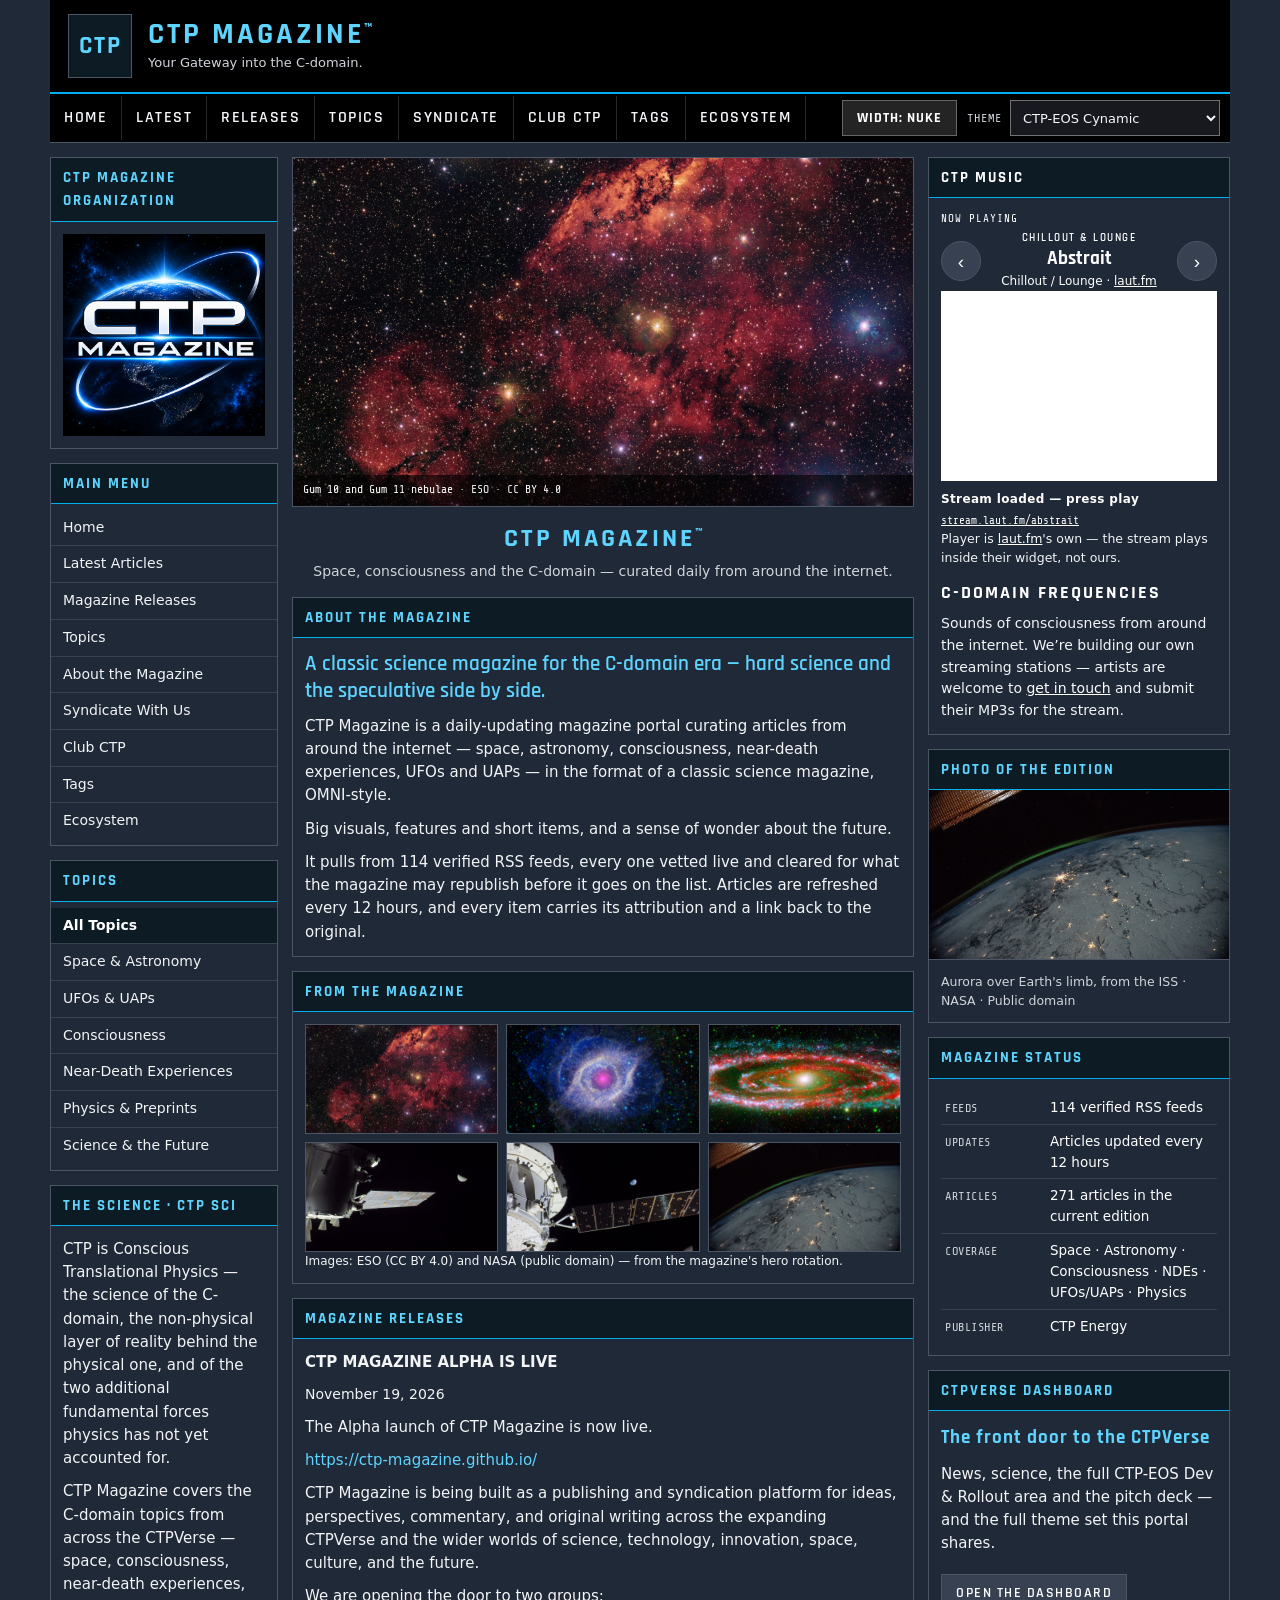
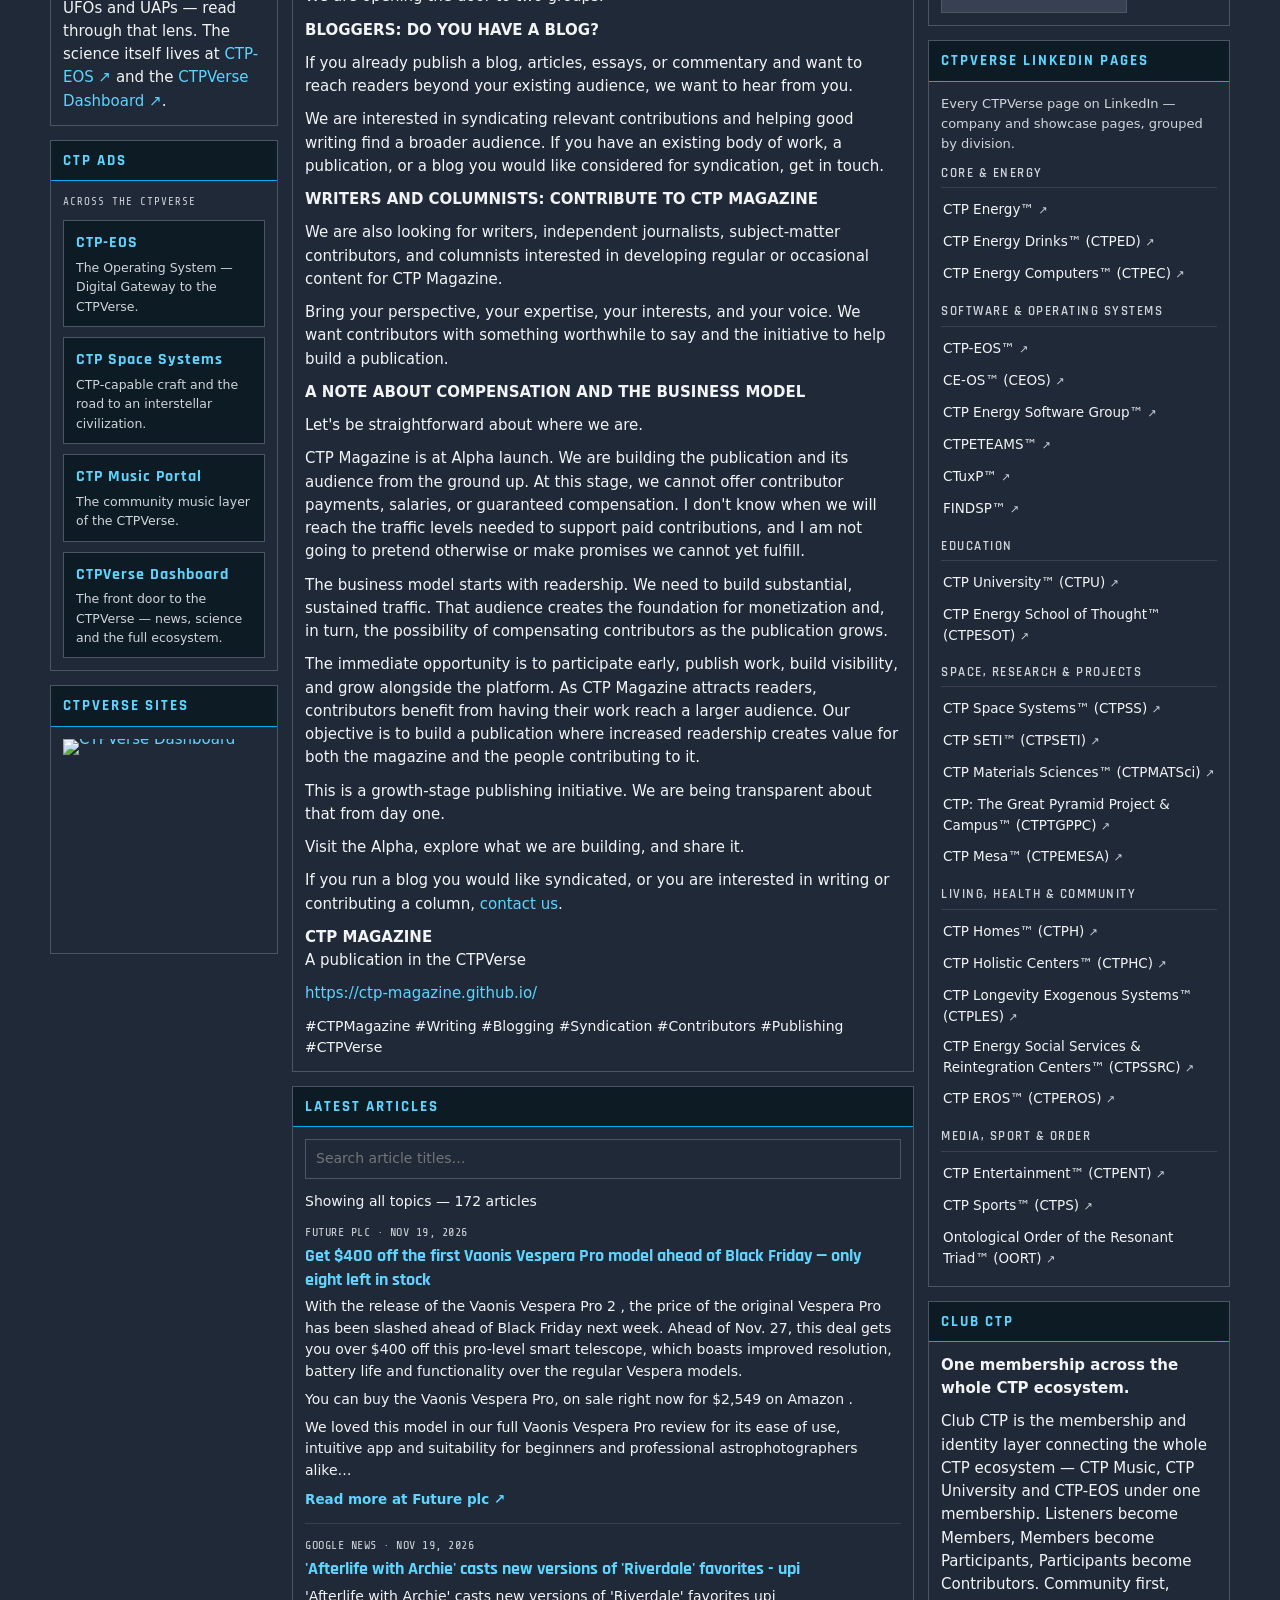
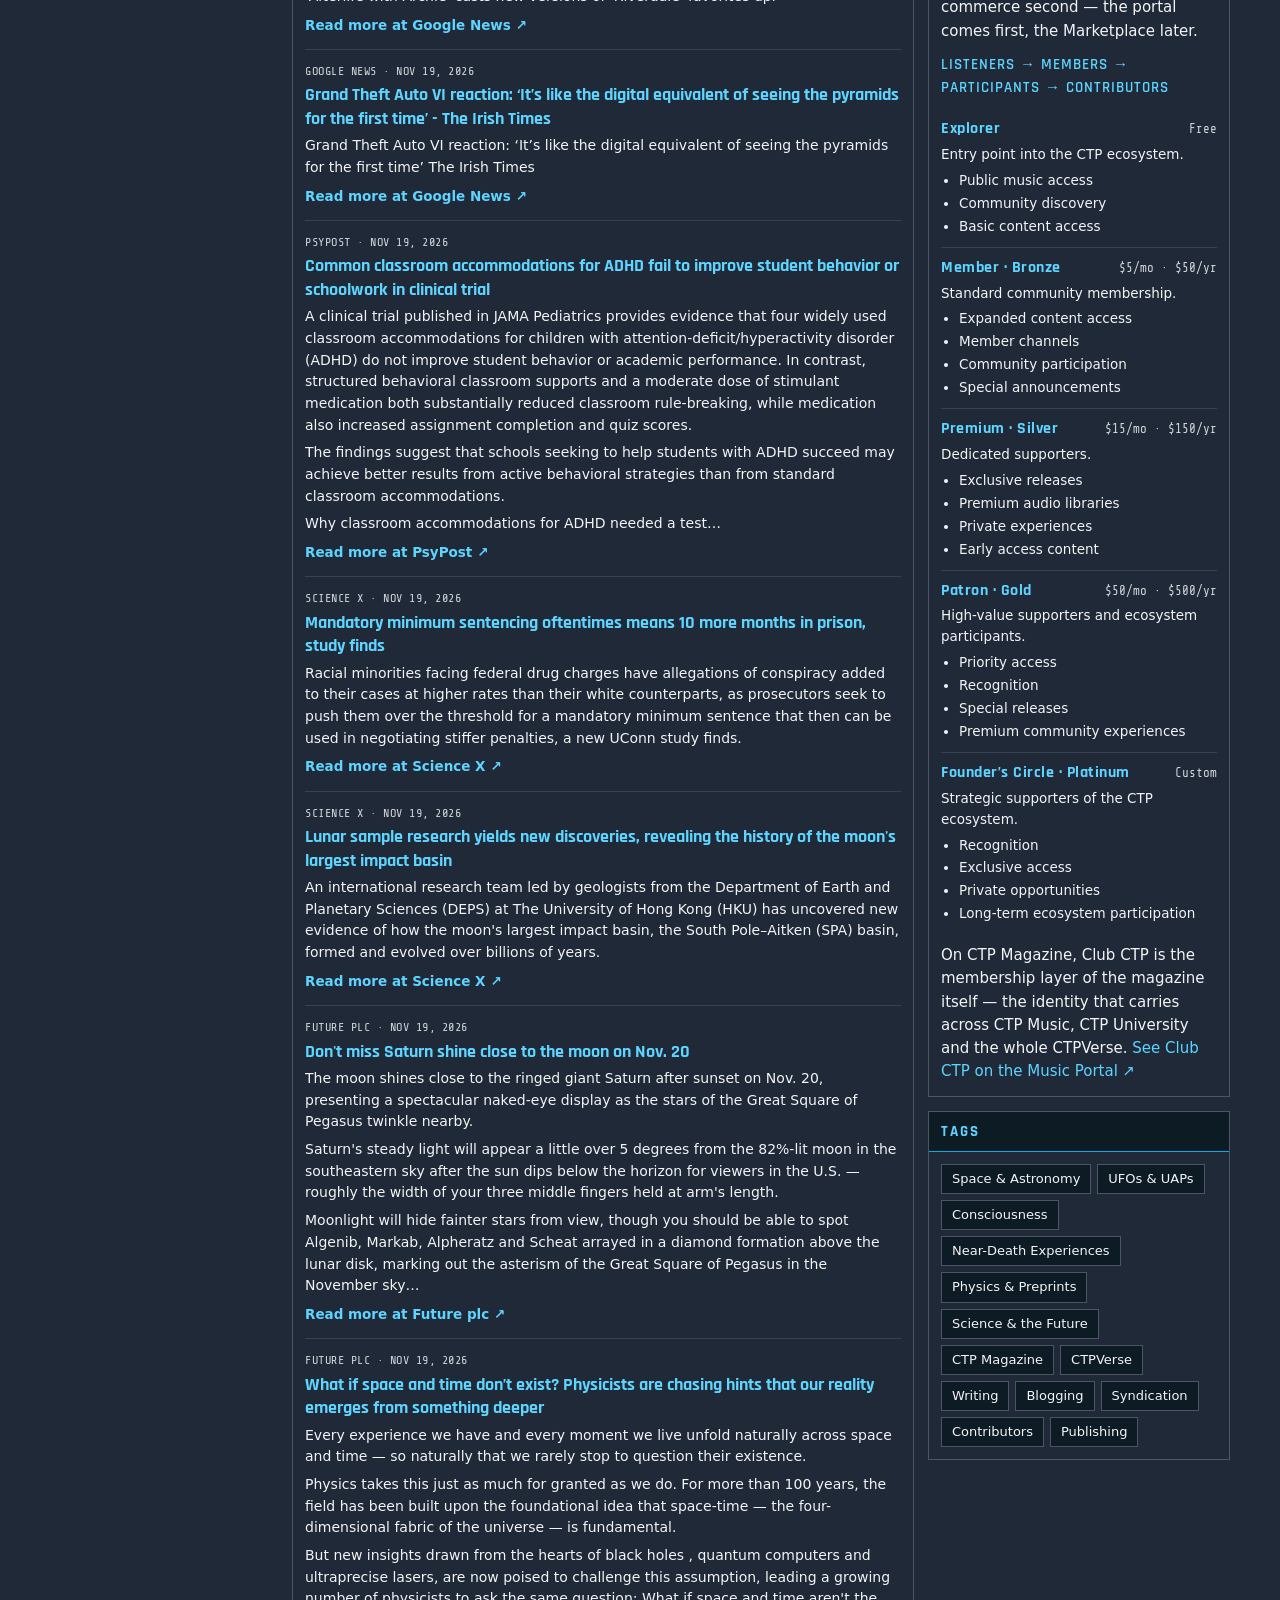
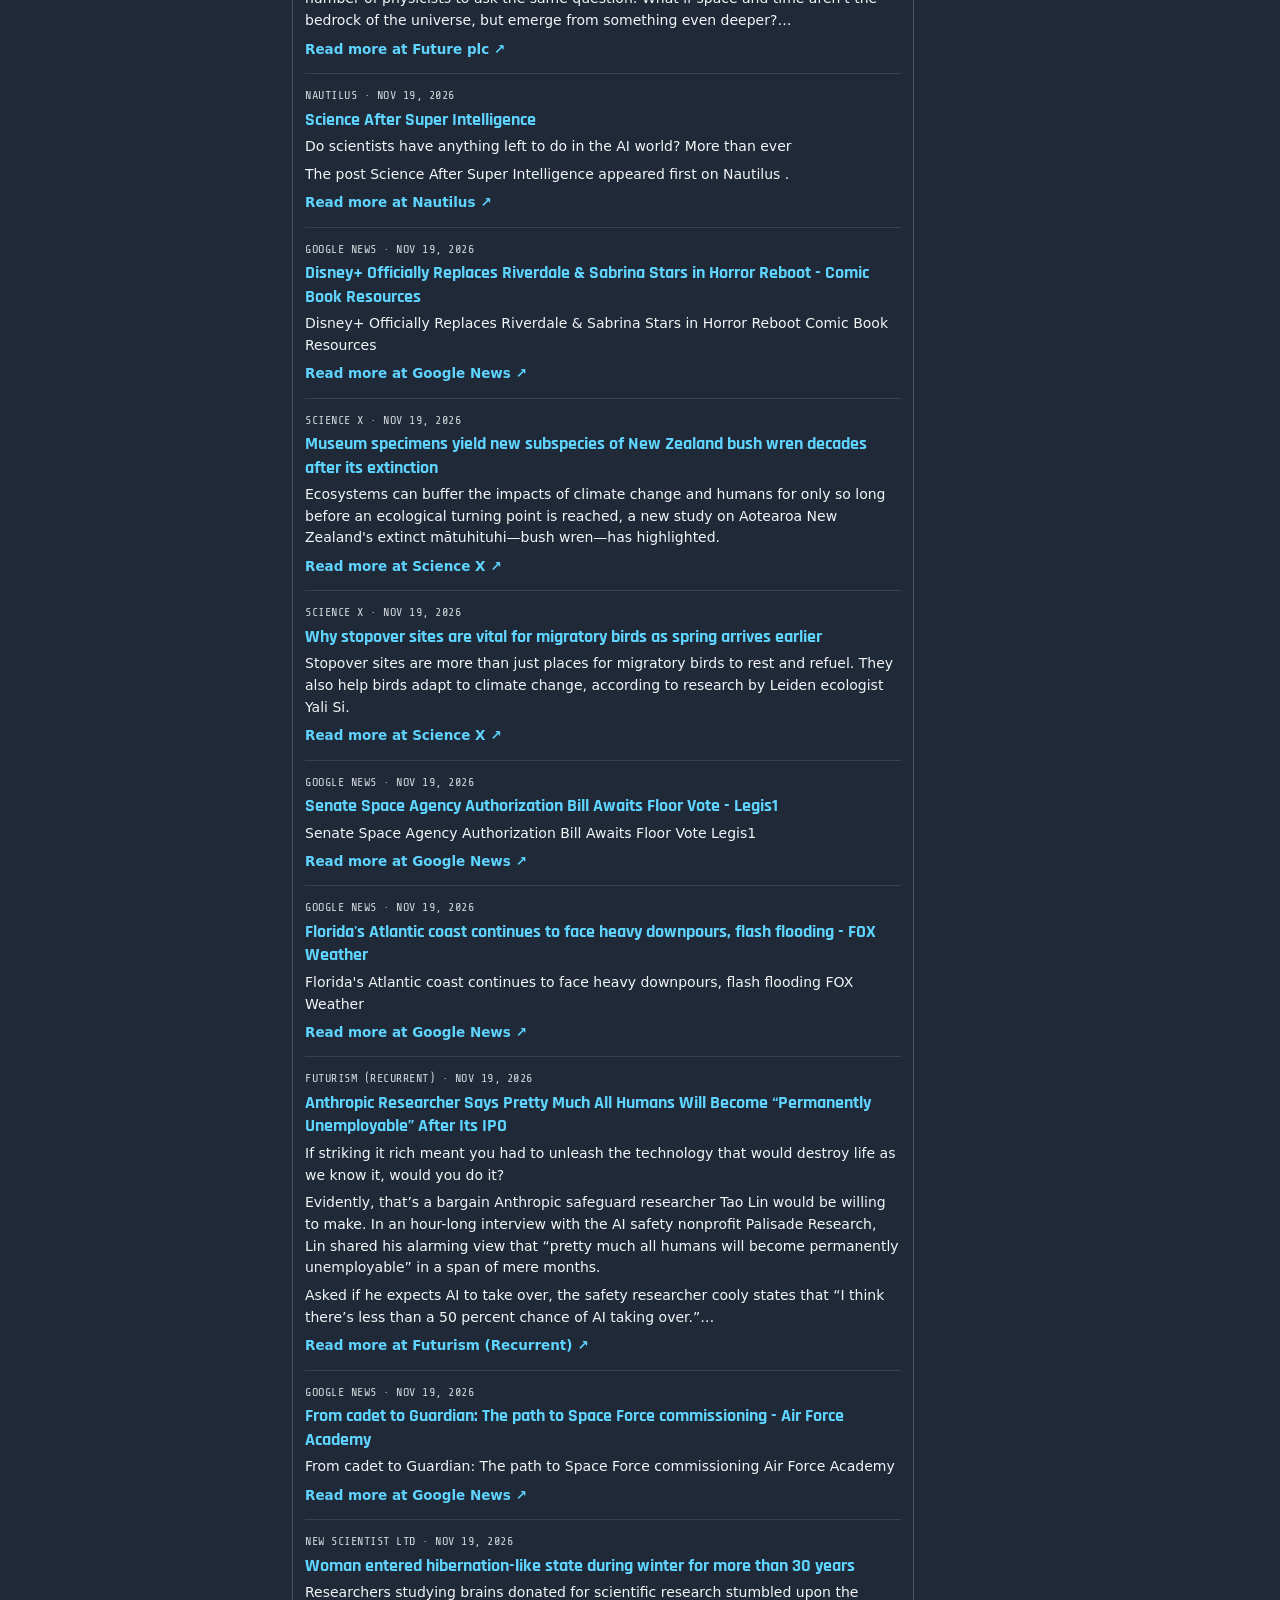
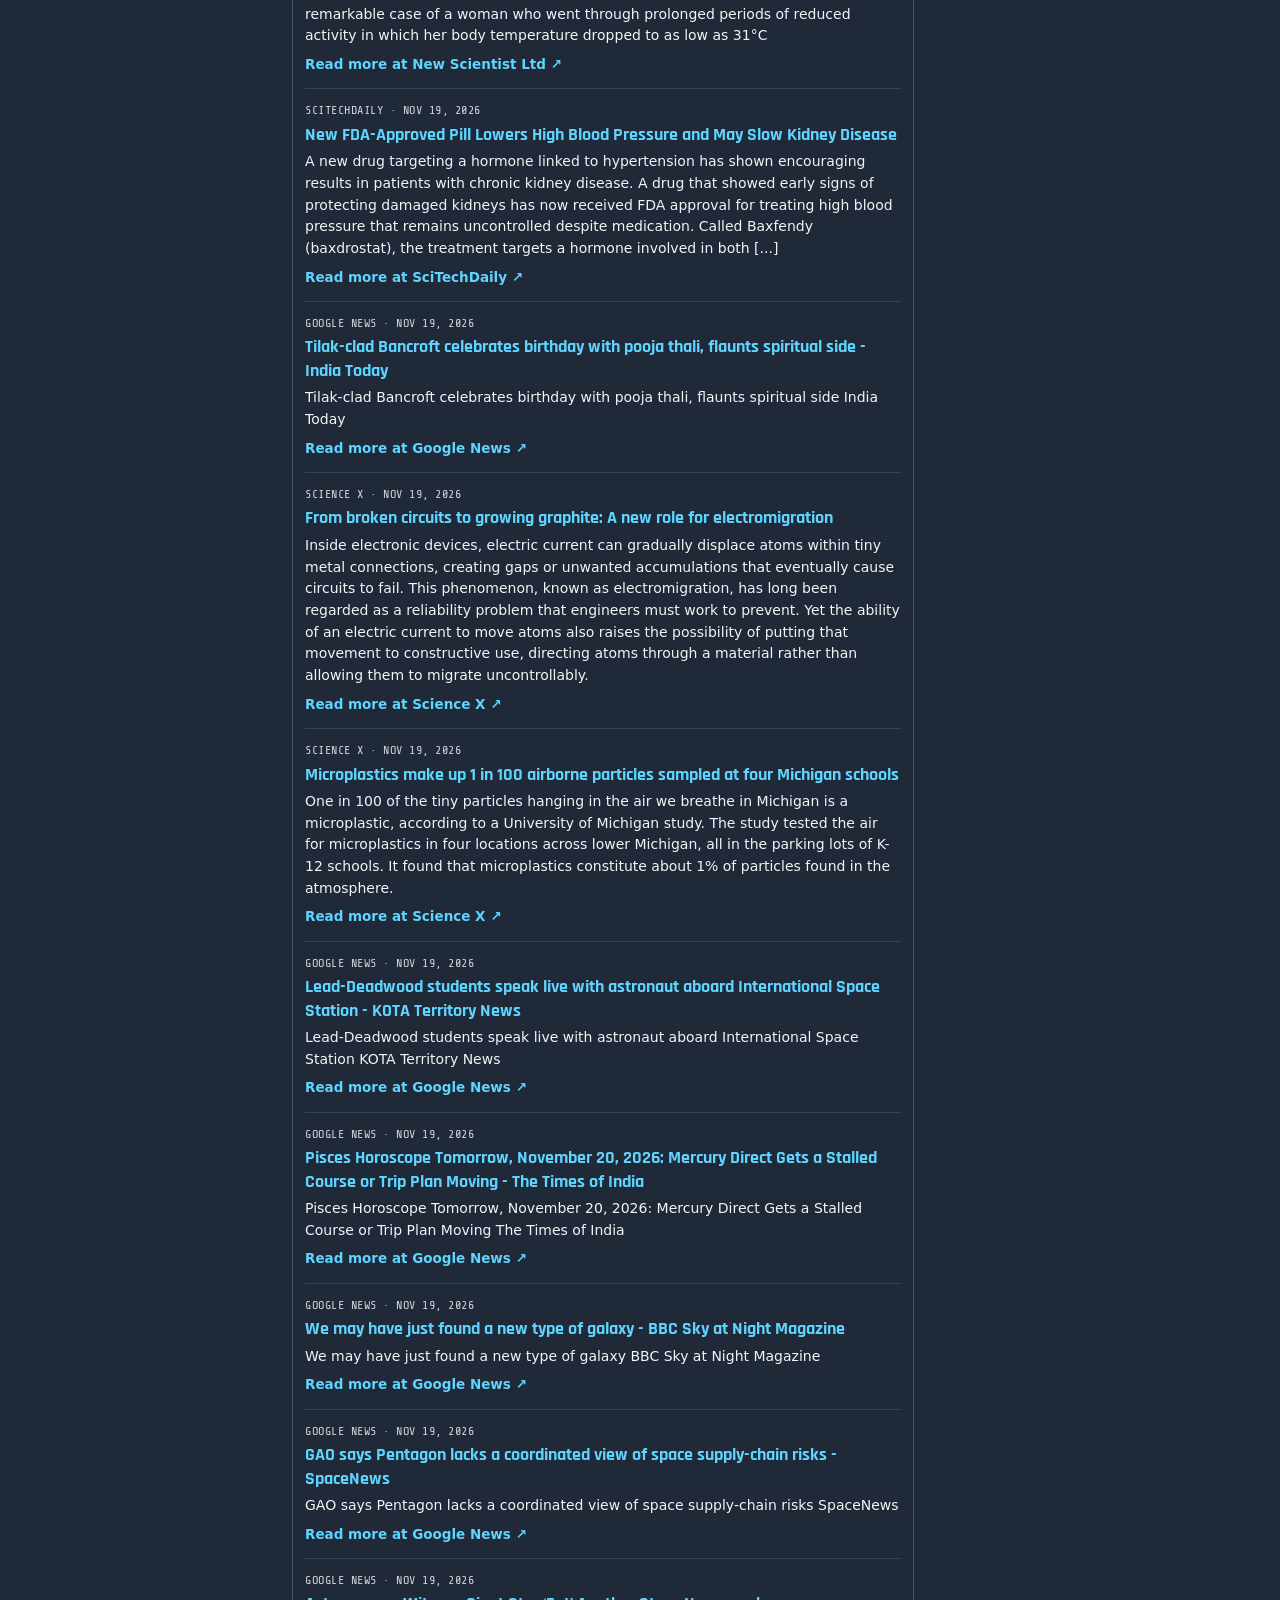
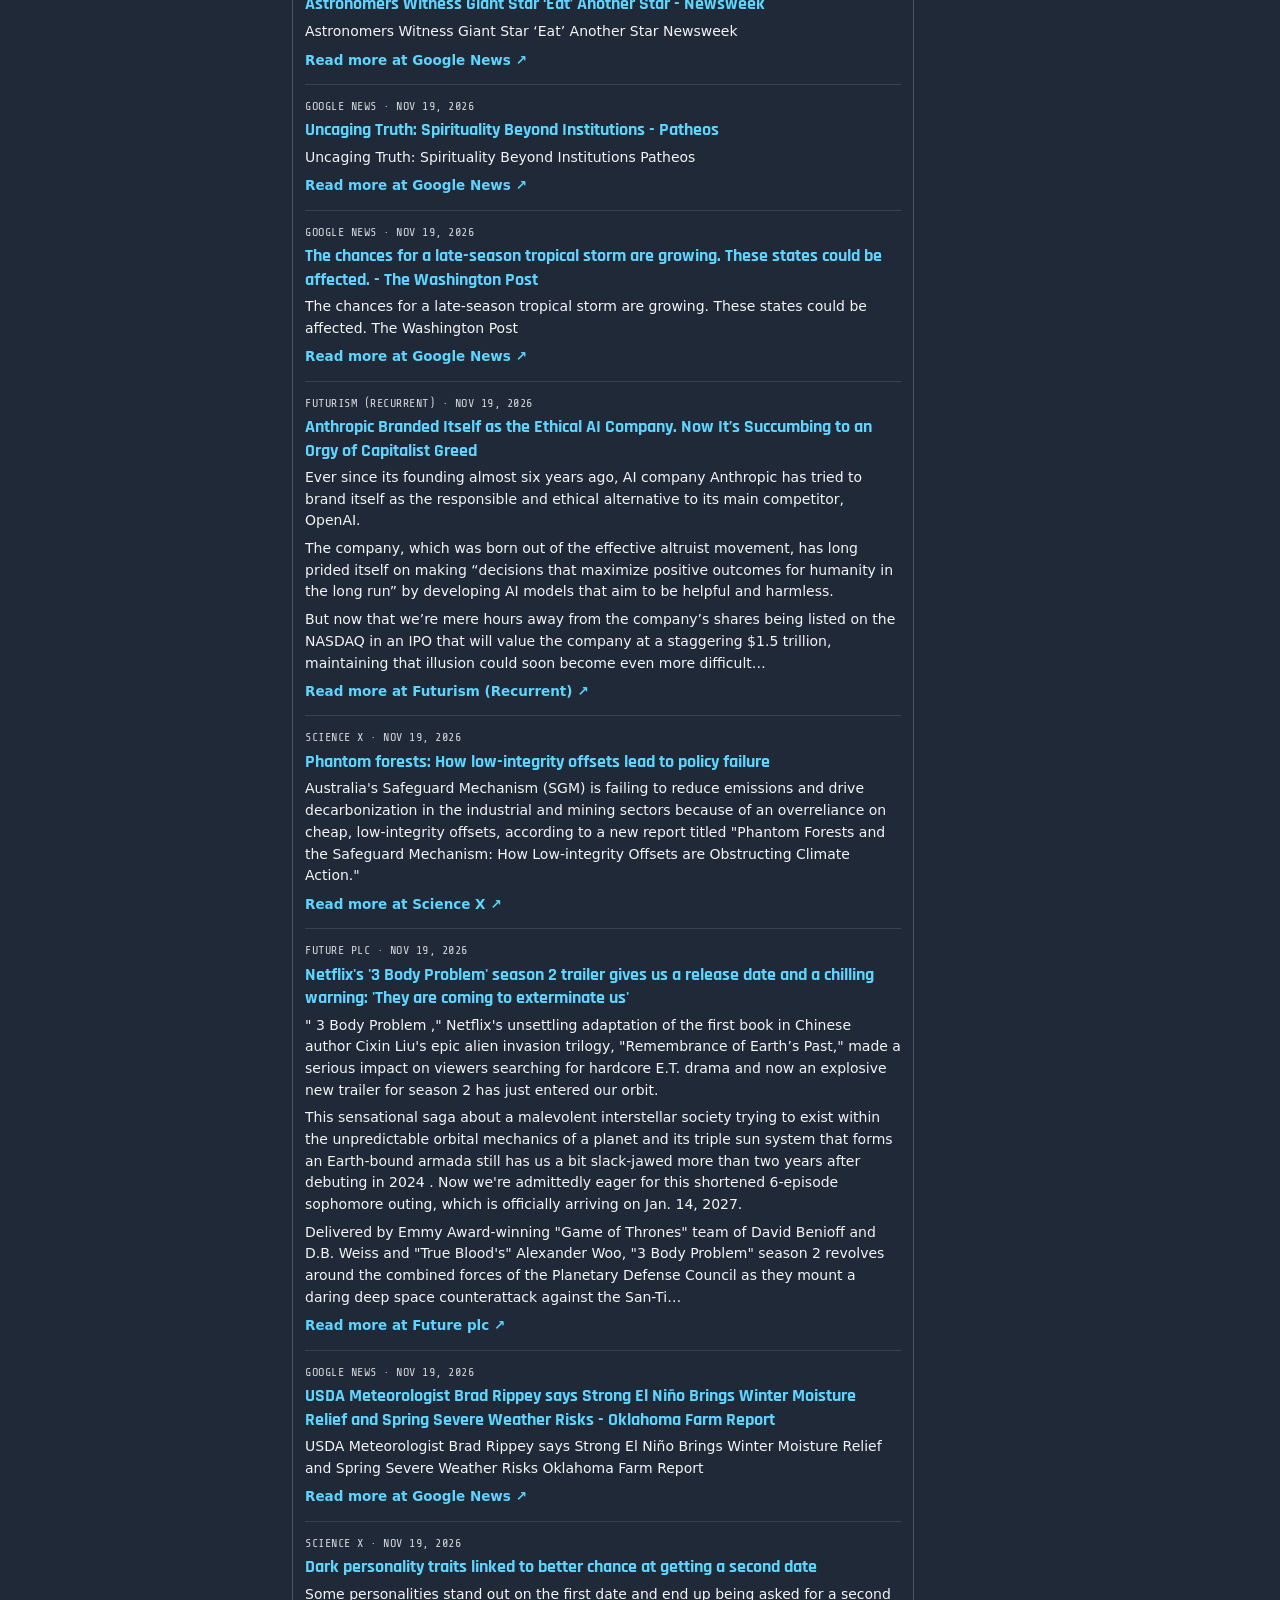
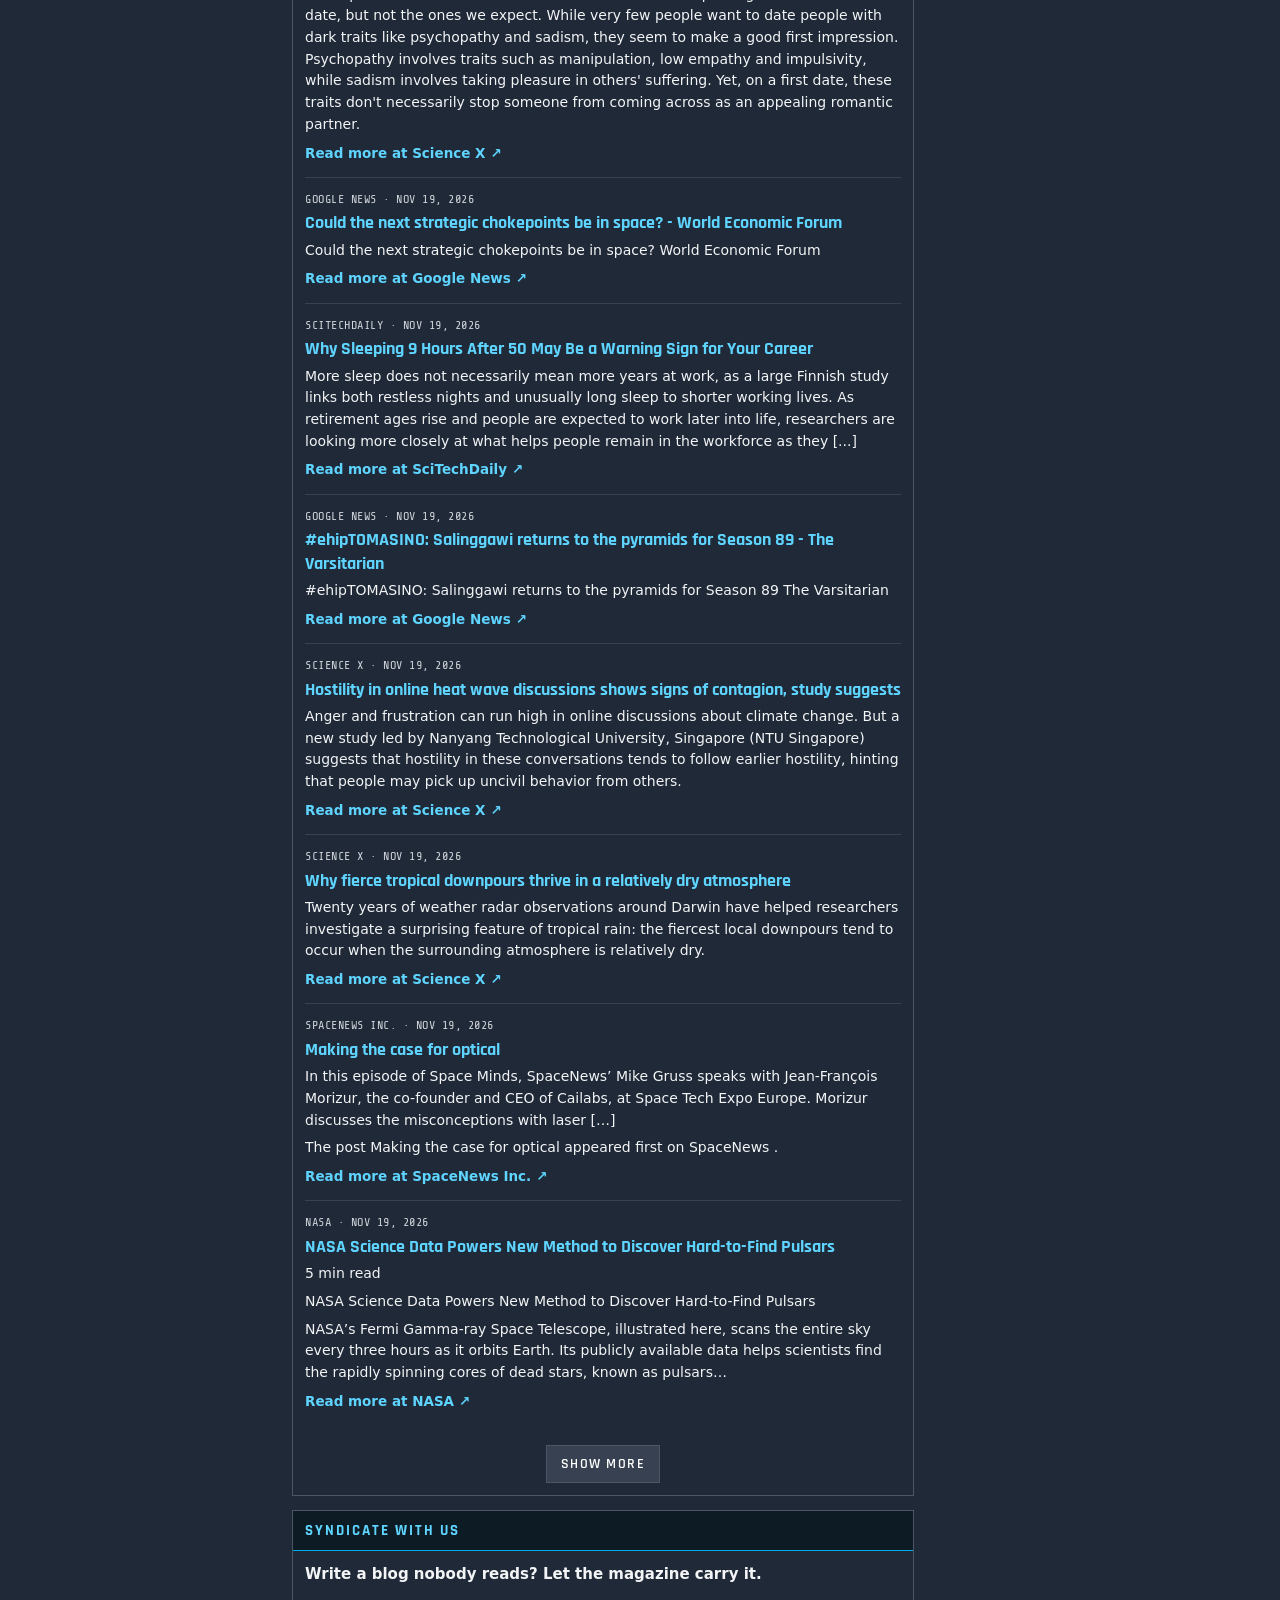
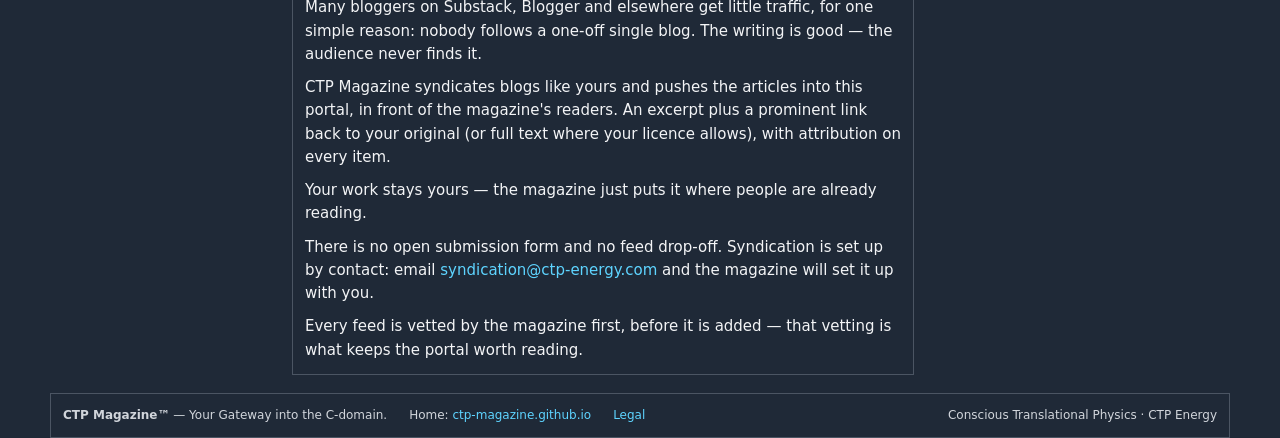
==== index.html @ 4fc54d49 "CTP Music: inverted player panel — light widget on dark themes, dark on light" ====
<!doctype html>
<html lang="en" data-theme="eos" data-width="nuke">
  <head>
    <meta charset="utf-8" />
    <meta name="viewport" content="width=device-width, initial-scale=1, viewport-fit=cover" />
    <meta name="color-scheme" content="light dark" />
    <script>(function(){try{var q=null;try{q=new URLSearchParams(window.location.search).get('width');}catch(e){}if(q==='full'||q==='nuke'){document.documentElement.setAttribute('data-width',q);return;}var w=localStorage.getItem('ctp-width');if(w==='full'||w==='nuke'){document.documentElement.setAttribute('data-width',w);}}catch(e){}})();</script>
    <script>(function(){try{var VALID=['eos','eos-light','eos-medium','eos-medium-dark','eos-dark','space-cadet-light','space-cadet-medium','space-cadet-medium-dark','space-cadet-dark','midnight-blue','midnight','tecknotronic-psy','tecknotronic-matrix','ctpix','cdomain-light','cdomain-medium','cdomain-medium-dark','cdomain-dark','frey-light','frey-medium','frey-medium-dark','frey-dark','light','medium','dark','nuke-dark','matrix','amber','catppuccin','cerulean','synthwave','dracula','nord','cyberpunk','tokyonight','solarized','void-signal','plasma-field','cathode-green','deep-current','corporate'];var t=localStorage.getItem('ctp-magazine-theme');if(t&&VALID.indexOf(t)>-1){document.documentElement.setAttribute('data-theme',t);}}catch(e){}})();</script>
    <title>CTP Magazine</title>
    <meta name="description" content="CTP Magazine™ — Your Gateway into the C-domain. A daily-updating magazine portal curating space, astronomy, consciousness, near-death experiences, UFOs and UAPs from 114 verified feeds, by CTP Energy." />
    <link rel="preconnect" href="https://fonts.googleapis.com" />
    <link rel="preconnect" href="https://fonts.gstatic.com" crossorigin />
    <link href="https://fonts.googleapis.com/css2?family=Rajdhani:wght@500;600;700&family=Share+Tech+Mono&display=swap" rel="stylesheet" />
    <style>
button, [role="button"], select, summary, input:not([type="checkbox"], [type="radio"]) { min-height: 2rem; }
      * { box-sizing: border-box; }
      :root { --page-max: 1180px; }
      html[data-width="nuke"] { --page-max: 1180px; }
      html[data-width="full"] { --page-max: 100%; }
      html { scroll-behavior: smooth; }
      body {
        margin: 0;
        background: var(--page);
        color: var(--text);
        font-family: "Segoe UI", system-ui, -apple-system, Roboto, Helvetica, Arial, sans-serif;
        font-size: 15px;
        line-height: 1.55;
      }
      /* ---------- Site shell: the ONE width owner for the whole site ---------- */
      /* Masthead, topnav, content columns and footer all live inside this
         single shell, and the shell is the ONLY element that carries the
         page width (var(--page-max), centered). The four blocks inside it
         are plain width:100% with no max-width and no auto margins of
         their own, so they cannot compute a different box and drift:
         the left column's left edge and the right column's right edge
         ARE the shell's edges, which are the nav bar's edges. In Nuke
         mode that is exactly 1180px centered; in Full mode
         (--page-max: 100%) all four stretch full width together. */
      .site-shell {
        max-width: var(--page-max); margin-left: auto; margin-right: auto; width: 100%;
      }
      a { color: var(--link); text-decoration: none; }
      a:hover { color: var(--link-hover); text-decoration: underline; }
      h1, h2, h3, h4 { font-family: "Rajdhani", "Segoe UI", sans-serif; color: var(--heading); margin: 0; }

      /* ---------- Masthead ---------- */
      .masthead {
        background: var(--outer);
        border-bottom: 2px solid var(--line);
        padding: 14px 18px;
        display: flex; align-items: center; gap: 16px; flex-wrap: wrap;
        width: 100%;
      }
      .masthead .logo-mark {
        width: 64px; height: 64px; flex: 0 0 64px; display: flex; align-items: center; justify-content: center;
        background: var(--mark-bg); color: var(--mark-text); border: 1px solid var(--border-soft);
        font-family: "Rajdhani", sans-serif; font-weight: 700; font-size: 25px; letter-spacing: 2px;
      }
      .masthead .wordmark { flex: 1 1 260px; min-width: 220px; }
      .masthead .wordmark .name {
        font-family: "Rajdhani", sans-serif; font-weight: 700; font-size: 30px;
        letter-spacing: 3px; color: var(--heading); line-height: 1.05; text-transform: uppercase;
      }
      .masthead .wordmark .tag { color: var(--muted); font-size: 13px; margin-top: 3px; max-width: 560px; }
      .theme-picker { display: flex; align-items: center; gap: 8px; }
      .theme-picker label { font-family: "Share Tech Mono", monospace; font-size: 12px; color: #cfd6de; text-transform: uppercase; letter-spacing: 1px; }
      .theme-picker select {
        background: #17191f; color: #f5f7fa; border: 1px solid rgba(255,255,255,.38);
        font: inherit; font-size: 13px; padding: 4px 8px; max-width: 210px; min-height: 36px;
      }
      .theme-picker select option { background: #17191f; color: #f5f7fa; }

      /* ---------- Top nav ---------- */
      .topnav {
        background: var(--nav-bg); border-bottom: 1px solid var(--border-soft);
        display: flex; flex-wrap: wrap; align-items: center; padding: 0; gap: 2px 10px;
        width: 100%;
      }
      .nav-links { display: flex; flex-wrap: wrap; align-items: center; }
      .topnav a {
        font-family: "Rajdhani", sans-serif; font-weight: 600; font-size: 16px; letter-spacing: 1.5px;
        text-transform: uppercase; color: #f5f7fa; padding: 10px 14px; min-height: 40px;
        display: inline-flex; align-items: center; border-right: 1px solid rgba(255,255,255,.16);
      }
      .topnav a:hover { color: #ffffff; background: rgba(255,255,255,.14); text-decoration: none; }
      .nav-controls { display: flex; align-items: center; gap: 10px; margin-left: auto; padding: 6px 10px 6px 0; flex-wrap: wrap; }
      .width-btn {
        background: rgba(255,255,255,.14); color: #ffffff; border: 1px solid rgba(255,255,255,.30);
        font-family: "Rajdhani", sans-serif; font-weight: 700; font-size: 14px; letter-spacing: 1px;
        text-transform: uppercase; padding: 6px 14px; min-height: 36px; cursor: pointer;
      }
      .width-btn:hover { background: rgba(255,255,255,.24); }

      /* ---------- Layout ---------- */
      .layout {
        display: grid; grid-template-columns: 228px minmax(0, 1fr) 302px;
        gap: 14px; margin: 0; padding: 14px 0;
        align-items: start; width: 100%;
      }
      .col { display: flex; flex-direction: column; gap: 14px; min-width: 0; }
      .col-right { position: relative; }

      /* ---------- Module boxes (Nuke style) ---------- */
      .module { background: var(--surface); border: 1px solid var(--border-soft); }
      .module-title {
        font-family: "Rajdhani", sans-serif; font-weight: 700; font-size: 15px; letter-spacing: 2px;
        text-transform: uppercase; color: var(--heading);
        background: var(--blue-wash); border-bottom: 1px solid var(--line);
        padding: 8px 12px;
      }
      .module-body { padding: 12px; }
      .module-body p { margin: 0 0 10px; color: var(--text-2); }
      .module-body p:last-child { margin-bottom: 0; }

      .menu { list-style: none; margin: 0; padding: 6px 0; }
      .menu li a {
        display: block; padding: 7px 12px; min-height: 36px; color: var(--text-2);
        border-bottom: 1px solid var(--border-faint); font-size: 14px;
      }
      .menu li:last-child a { border-bottom: none; }
      .menu li a:hover { background: var(--blue-wash); color: var(--link-hover); text-decoration: none; }
      .menu li a.is-active { background: var(--blue-wash); color: var(--link-hover); font-weight: 700; text-decoration: none; }
      .menu .ext { color: var(--muted); font-size: 11px; }

      /* ---------- Tags ---------- */
      #releases, #tags { scroll-margin-top: 52px; }
      .tag-cloud { display: flex; flex-wrap: wrap; gap: 6px; }
      .tag-cloud a {
        display: inline-block; padding: 4px 10px; font-size: 13px;
        border: 1px solid var(--border-soft); background: var(--blue-wash); color: var(--text-2);
      }
      .tag-cloud a:hover { border-color: var(--hover-border); color: var(--link-hover); text-decoration: none; }
      .tag-cloud a.is-active { color: var(--link-hover); font-weight: 700; border-color: var(--hover-border); }

      .li-group { margin-bottom: 12px; }
      .li-group:last-child { margin-bottom: 0; }
      .li-group h4 {
        font-size: 12.5px; letter-spacing: 1.5px; text-transform: uppercase; color: var(--muted);
        border-bottom: 1px solid var(--border-faint); padding-bottom: 4px; margin-bottom: 6px; font-weight: 600;
      }
      .li-group a { display: block; padding: 5px 2px; min-height: 32px; font-size: 13.5px; color: var(--text-2); }
      .li-group a .ext { color: var(--muted); font-size: 11px; }
      .li-group a:hover { color: var(--link-hover); }

      /* ---------- Hero ---------- */
      .hero { text-align: center; padding: 0; }
      .hero img {
        width: 100%; max-width: none; height: auto; display: block;
        border: 1px solid var(--border-soft);
      }
      .hero figcaption { margin-top: 12px; padding: 0 8px; }
      .hero .hero-name {
        font-family: "Rajdhani", sans-serif; font-weight: 700; font-size: 26px; letter-spacing: 3px;
        text-transform: uppercase; color: var(--heading);
      }
      .hero .hero-sub { color: var(--muted); font-size: 14px; margin-top: 2px; }

      /* True dissolve, not a fade through black: the incoming slide is placed
         fully opaque UNDERNEATH the outgoing one, and the outgoing slide melts
         away on top of it over 2.8s. At every instant the two images sum to a
         full picture, so one image bleeds / phases through the other instead
         of both dipping toward the black background halfway through. */
      .hero-viewport {
        position: relative; width: 100%; aspect-ratio: 16 / 9; overflow: hidden; background: #000000;
        border: 1px solid var(--border-soft);
      }
      .hero-slide {
        position: absolute; inset: 0; margin: 0; opacity: 0; visibility: hidden; z-index: 0;
      }
      .hero-slide.is-active { opacity: 1; visibility: visible; z-index: 1; }
      .hero-slide.is-leaving {
        opacity: 0; visibility: visible; z-index: 2; pointer-events: none;
        transition: opacity 2.8s cubic-bezier(.45,.02,.3,1), visibility 0s linear 2.8s;
      }
      .hero-slide.is-leaving .hero-credit { opacity: 0; }
      .hero-slide img {
        display: block; width: 100%; height: 100%; object-fit: cover; object-position: center center; border: 0;
        -webkit-user-drag: none; user-select: none;
        transform: scale(1.001); transition: transform 14s linear;
      }
      .hero-slide.is-active img { transform: scale(1.06); }

      /* ---------- Vision ---------- */
      .vision .lead {
        font-family: "Rajdhani", sans-serif; font-size: 21px; font-weight: 600; color: var(--heading); line-height: 1.3;
      }
      .vision ul { margin: 4px 0 12px; padding-left: 20px; color: var(--text-2); }
      .vision ul li { margin-bottom: 5px; }
      .mission-callout {
        border: 1px solid var(--line); background: var(--blue-wash); padding: 12px 14px; margin-top: 14px;
      }
      .mission-callout h3 { font-size: 16px; letter-spacing: 2px; text-transform: uppercase; margin-bottom: 6px; }
      .mission-callout p { font-size: 16px; color: var(--text); margin: 0; }

      /* ---------- Featured vessel ---------- */
      .featured { display: flex; gap: 16px; flex-wrap: wrap; }
      .featured img { width: 190px; height: 190px; object-fit: cover; border: 1px solid var(--border-soft); }
      .featured .f-text { flex: 1 1 260px; min-width: 240px; }
      .featured h3 { font-size: 20px; letter-spacing: 1px; margin-bottom: 6px; }
      .spec { font-family: "Share Tech Mono", monospace; font-size: 12.5px; color: var(--muted); }
      .spec b { color: var(--text-2); font-weight: normal; }
      .lineup { list-style: none; margin: 14px 0 0; padding: 0; border-top: 1px solid var(--border-faint); }
      .lineup li { padding: 7px 2px; border-bottom: 1px solid var(--border-faint); font-size: 14px; color: var(--text-2); }
      .lineup li:last-child { border-bottom: none; }
      .lineup .role { color: var(--muted); }

      /* ---------- News / press / interviews ---------- */
      .news-item { padding: 10px 0; border-bottom: 1px solid var(--border-faint); }
      .news-item:first-child { padding-top: 0; }
      .news-item:last-child { border-bottom: none; padding-bottom: 0; }
      .news-item .date { font-family: "Share Tech Mono", monospace; font-size: 12px; color: var(--muted); text-transform: uppercase; letter-spacing: 1px; }
      .news-item h3 { font-size: 17px; margin: 2px 0 4px; }
      .news-item p { font-size: 14px; }
      .boilerplate { border-left: 3px solid var(--line); padding: 4px 0 4px 12px; color: var(--text-2); font-size: 14px; margin: 10px 0; }

      /* ---------- Right column ---------- */
      .status { position: static; }
      .status table { width: 100%; border-collapse: collapse; font-size: 13.5px; }
      .status td { padding: 6px 4px; border-bottom: 1px solid var(--border-faint); vertical-align: top; }
      .status tr:last-child td { border-bottom: none; }
      .status td.k { font-family: "Share Tech Mono", monospace; font-size: 12px; color: var(--muted); text-transform: uppercase; letter-spacing: .5px; width: 38%; padding-top: 8px; }
      .status td.v { color: var(--text); }
      .promo .big {
        font-family: "Rajdhani", sans-serif; font-size: 19px; font-weight: 700; color: var(--heading); letter-spacing: 1px;
      }
      .btn {
        display: inline-block; margin-top: 8px; background: var(--btn-bg); color: var(--btn-text) !important;
        border: 1px solid var(--border-soft); padding: 8px 14px; min-height: 38px;
        font-family: "Rajdhani", sans-serif; font-weight: 600; letter-spacing: 1.5px; text-transform: uppercase; font-size: 14px;
      }
      .btn:hover { border-color: var(--hover-border); text-decoration: none; }

      /* ---------- Support CTP — GoFundMe ---------- */
      #support-ctp { scroll-margin-top: 52px; }
      .support-subtitle { margin: 0; padding: 6px 8px; font-size: 11px; line-height: 1.5; text-align: center; color: var(--text-2); background: var(--blue-wash); border-bottom: 1px solid var(--border-soft); }
      .support-logo { display: block; width: 100%; height: auto; border-bottom: 1px solid var(--border-soft); background: #000000; }
      .support-logo-link { display: block; line-height: 0; cursor: pointer; }
      .support-actions { margin: 10px 0 8px; text-align: center; }
      .btn-primary { background: var(--blue); border-color: var(--line); color: #ffffff !important; }

      /* ---------- CTP Ads ---------- */
      .ad { display: block; border: 1px solid var(--border-soft); background: var(--blue-wash); padding: 10px 12px; margin-bottom: 10px; }
      .ad:last-child { margin-bottom: 0; }
      .ad:hover { border-color: var(--hover-border); text-decoration: none; }
      .ad .ad-name { font-family: "Rajdhani", sans-serif; font-weight: 700; font-size: 16px; letter-spacing: 1px; color: var(--heading); display: block; }
      .ad .ad-line { font-size: 12.5px; color: var(--muted); display: block; margin-top: 2px; }
      .ads-note { font-family: "Share Tech Mono", monospace; font-size: 11px; color: var(--muted); text-transform: uppercase; letter-spacing: 1px; margin-bottom: 10px; }

      /* ---------- CTPVerse Sites rotator ---------- */
      .ctpsites-link { display: block; line-height: 0; }
      .ctpsites-link img { display: block; width: 100%; height: auto; }

      /* ---------- Footer ---------- */
      footer.site-foot {
        margin: 4px 0 0; border: 1px solid var(--border-soft); background: var(--surface);
        padding: 12px; font-size: 12px; color: var(--muted);
        display: flex; gap: 8px 22px; flex-wrap: wrap; align-items: center;
        width: 100%;
      }
      footer.site-foot .f-tag { color: var(--muted); }
      footer.site-foot .f-links { display: flex; gap: 8px 16px; flex-wrap: wrap; align-items: center; }
      footer.site-foot .f-links a { padding: 2px 0; display: inline-flex; align-items: center; }
      footer.site-foot .f-right { margin-left: auto; }

      /* ---------- One width, no overhang, no inset ---------- */
      /* Enforcement rule, placed after the four individual rules: the
         four blocks fill the shell exactly — width:100% of it, no
         max-width of their own, no side margins, no side padding on
         the layout — and border-box keeps borders/padding INSIDE that
         width. So the nav bar and the content columns share the same
         outer edges by construction: in Nuke mode both are exactly
         the shell's 1180px, left and right edges flush; in Full mode
         both are 100% together. */
      .masthead, .topnav, .layout, footer.site-foot {
        box-sizing: border-box;
        width: 100%;
        max-width: none;
        margin-left: 0;
        margin-right: 0;
      }
      .layout { padding-left: 0; padding-right: 0; }

      /* ---------- Responsive ---------- */
      @media (max-width: 1080px) {
        .layout { grid-template-columns: 210px minmax(0, 1fr); }
        .col-right { grid-column: 1 / -1; display: grid; grid-template-columns: repeat(auto-fit, minmax(260px, 1fr)); align-items: start; }
        .status { position: static; }
      }
      @media (max-width: 720px) {
        .layout { display: flex; flex-direction: column; padding: 10px 0; }
        .col-center { order: 1; width: 100%; }
        .col-left { order: 2; width: 100%; }
        .col-center, .col-left, .col-right { display: flex; flex-direction: column; align-items: stretch; }
        .col-right { order: 3; width: 100%; }
        .layout .module { width: 100%; }
        .masthead .wordmark .name { font-size: 24px; }
        .hero .hero-name { font-size: 21px; }
        .featured img { width: 150px; height: 150px; }
      }
      @media (prefers-reduced-motion: reduce) {
        html { scroll-behavior: auto; }
      }
[data-theme="light"]{
    color-scheme:light;
    --navy:#003366; --navy-dark:#001f3f; --blue:#006699; --blue-mid:#3399cc;
    --blue-pale:#dee3e7; --blue-wash:#f2f5f8; --blue-soft:#d6e0eb;
    --page:#e9edf1; --text:#000000; --text-2:#222222; --text-3:#333333; --muted:#444444; --line:#003366;
    --outer:#dee3e7; --surface:#ffffff; --heading:#003366; --link:#006699; --link-hover:#000000;
    --border-soft:#99aabb; --border-faint:#ccd5dd; --input-bg:#ffffff; --input-focus:#f2f8fc;
    --btn-bg:#e7e7e7; --btn-text:#000000; --header-grad:linear-gradient(to bottom,#3399cc 0%,#006699 45%,#003366 100%);
    --title-grad:linear-gradient(to bottom,#006699,#003366); --nav-bg:#000000; --strip-bg:#000000;
    --mark-bg:#ffffff; --mark-text:#003366; --hover-border:#000000;
  }
[data-theme="medium"]{
    color-scheme:light;
    --navy:#1f425f; --navy-dark:#132c42; --blue:#356a8a; --blue-mid:#5f8dab;
    --blue-pale:#b9cbd9; --blue-wash:#c6d4e0; --blue-soft:#aebfd0;
    --page:#8fa6b8; --text:#0d1d2b; --text-2:#1c2f3f; --text-3:#24384a; --muted:#24384a; --line:#1f425f;
    --outer:#c6d4e0; --surface:#d9e3ec; --heading:#12334f; --link:#174a6b; --link-hover:#000000;
    --border-soft:#6f8aa0; --border-faint:#8fa6b8; --input-bg:#eef3f7; --input-focus:#ffffff;
    --btn-bg:#c2d0dd; --btn-text:#0d1d2b; --header-grad:linear-gradient(to bottom,#4f7d9d 0%,#3d698c 45%,#1f425f 100%);
    --title-grad:linear-gradient(to bottom,#3d698c,#1f425f); --nav-bg:#132c42; --strip-bg:#132c42;
    --mark-bg:#eef3f7; --mark-text:#1f425f; --hover-border:#0d1d2b;
  }
[data-theme="eos"]{
    color-scheme:dark;
    --navy:#00aeef; --navy-dark:#7ed6ff; --blue:#00aeef; --blue-mid:#29bdf0;
    --blue-pale:#223845; --blue-wash:#0d1b24; --blue-soft:#16425c;
    --page:#1f2937; --text:#ffffff; --text-2:#f3f4f6; --text-3:#e5e7eb; --muted:#d1d5db; --line:#00aeef;
    --outer:#000000; --surface:#1f2937; --heading:#5ed4ff; --link:#5ed4ff; --link-hover:#ffffff;
    --border-soft:#4b5563; --border-faint:#374151; --input-bg:#0d1b24; --input-focus:#12303f;
    --btn-bg:#374151; --btn-text:#ffffff; --header-grad:linear-gradient(to bottom,#4dc9f5 0%,#00aeef 45%,#0d1b24 100%);
    --title-grad:linear-gradient(to bottom,#00aeef,#1f2937); --nav-bg:#000000; --strip-bg:#000000;
    --mark-bg:#0d1b24; --mark-text:#5ed4ff; --hover-border:#5ed4ff;
  }
[data-theme="eos-light"]{
    color-scheme:light;
    --navy:#062f4f; --navy-dark:#011631; --blue:#00aeef; --blue-mid:#00aeef;
    --blue-pale:#d7e3ee; --blue-wash:#eaf2f8; --blue-soft:#c0c8d0;
    --page:#eaf2f8; --text:#011631; --text-2:#011631; --text-3:#021d38; --muted:#062f4f; --line:#00aeef;
    --outer:#c0c8d0; --surface:#ffffff; --heading:#062f4f; --link:#062f4f; --link-hover:#011631;
    --border-soft:#9db8cc; --border-faint:#d7e3ee; --input-bg:#ffffff; --input-focus:#eaf2f8;
    --btn-bg:#d7e3ee; --btn-text:#011631; --header-grad:linear-gradient(to bottom,#0b395d 0%,#062f4f 45%,#011631 100%);
    --title-grad:linear-gradient(to bottom,#0b395d,#062f4f); --nav-bg:#011631; --strip-bg:#011631;
    --mark-bg:#ffffff; --mark-text:#062f4f; --hover-border:#00aeef;
  }
[data-theme="eos-medium"]{
    color-scheme:light;
    --navy:#0b395d; --navy-dark:#011631; --blue:#0b395d; --blue-mid:#00aeef;
    --blue-pale:#c7d7e5; --blue-wash:#cddce9; --blue-soft:#b0c4d6;
    --page:#9db8cc; --text:#011631; --text-2:#011631; --text-3:#021d38; --muted:#062f4f; --line:#0b395d;
    --outer:#b0c4d6; --surface:#d7e3ee; --heading:#0b395d; --link:#062f4f; --link-hover:#011631;
    --border-soft:#7a9bb3; --border-faint:#9db8cc; --input-bg:#eaf2f8; --input-focus:#ffffff;
    --btn-bg:#eaf2f8; --btn-text:#011631; --header-grad:linear-gradient(to bottom,#12507d 0%,#0b395d 45%,#062f4f 100%);
    --title-grad:linear-gradient(to bottom,#0b395d,#062f4f); --nav-bg:#011631; --strip-bg:#011631;
    --mark-bg:#eaf2f8; --mark-text:#0b395d; --hover-border:#00aeef;
  }
[data-theme="eos-medium-dark"]{
    color-scheme:dark;
    --navy:#00aeef; --navy-dark:#7ed6ff; --blue:#00aeef; --blue-mid:#29bdf0;
    --blue-pale:#0b395d; --blue-wash:#021d38; --blue-soft:#0e4a73;
    --page:#062f4f; --text:#eaf2f8; --text-2:#eaf2f8; --text-3:#d7e3ee; --muted:#c0c8d0; --line:#00aeef;
    --outer:#011631; --surface:#0b395d; --heading:#7ed6ff; --link:#7ed6ff; --link-hover:#ffffff;
    --border-soft:#2a5a7f; --border-faint:#062f4f; --input-bg:#021d38; --input-focus:#062f4f;
    --btn-bg:#062f4f; --btn-text:#eaf2f8; --header-grad:linear-gradient(to bottom,#00aeef 0%,#0b395d 45%,#011631 100%);
    --title-grad:linear-gradient(to bottom,#0b395d,#062f4f); --nav-bg:#011631; --strip-bg:#011631;
    --mark-bg:#021d38; --mark-text:#00aeef; --hover-border:#00aeef;
  }
[data-theme="eos-dark"]{
    color-scheme:dark;
    --navy:#00aeef; --navy-dark:#7ed6ff; --blue:#00aeef; --blue-mid:#29bdf0;
    --blue-pale:#062f4f; --blue-wash:#021d38; --blue-soft:#0b395d;
    --page:#011631; --text:#ffffff; --text-2:#ffffff; --text-3:#eaf2f8; --muted:#c0c8d0; --line:#00aeef;
    --outer:#000000; --surface:#021d38; --heading:#5ed4ff; --link:#5ed4ff; --link-hover:#ffffff;
    --border-soft:#0b395d; --border-faint:#062f4f; --input-bg:#011631; --input-focus:#062f4f;
    --btn-bg:#062f4f; --btn-text:#ffffff; --header-grad:linear-gradient(to bottom,#00aeef 0%,#062f4f 45%,#011631 100%);
    --title-grad:linear-gradient(to bottom,#062f4f,#021d38); --nav-bg:#000000; --strip-bg:#000000;
    --mark-bg:#011631; --mark-text:#00aeef; --hover-border:#00aeef;
  }
[data-theme="space-cadet-light"]{
    color-scheme:light;
    --navy:#333365; --navy-dark:#1A1A33; --blue:#333365; --blue-mid:#4A4A80;
    --blue-pale:#D5D5E8; --blue-wash:#E8E8F2; --blue-soft:#C5C5D6;
    --page:#E8E8F2; --text:#1A1A33; --text-2:#1A1A33; --text-3:#26264D; --muted:#4A4A66; --line:#333365;
    --outer:#C5C5D6; --surface:#FFFFFF; --heading:#333365; --link:#333365; --link-hover:#1A1A33;
    --border-soft:#9A9AB8; --border-faint:#D5D5E8; --input-bg:#FFFFFF; --input-focus:#E8E8F2;
    --btn-bg:#D5D5E8; --btn-text:#1A1A33; --header-grad:linear-gradient(to bottom,#4A4A80 0%,#333365 45%,#1A1A33 100%);
    --title-grad:linear-gradient(to bottom,#4A4A80,#333365); --nav-bg:#1A1A33; --strip-bg:#1A1A33;
    --mark-bg:#FFFFFF; --mark-text:#333365; --hover-border:#333365;
  }
[data-theme="space-cadet-medium"]{
    color-scheme:light;
    --navy:#333365; --navy-dark:#1A1A33; --blue:#333365; --blue-mid:#4A4A80;
    --blue-pale:#A8A8C4; --blue-wash:#9AA0BC; --blue-soft:#9A9AB8;
    --page:#8F8FB0; --text:#1A1A33; --text-2:#1A1A33; --text-3:#26264D; --muted:#26264d; --line:#333365;
    --outer:#e8e8f2; --surface:#B8B8CC; --heading:#232348; --link:#2A2A55; --link-hover:#1A1A33;
    --border-soft:#6E6E94; --border-faint:#8F8FB0; --input-bg:#E8E8F2; --input-focus:#FFFFFF;
    --btn-bg:#E8E8F2; --btn-text:#1A1A33; --header-grad:linear-gradient(to bottom,#4A4A80 0%,#333365 45%,#1A1A33 100%);
    --title-grad:linear-gradient(to bottom,#4A4A80,#333365); --nav-bg:#1A1A33; --strip-bg:#1A1A33;
    --mark-bg:#E8E8F2; --mark-text:#333365; --hover-border:#333365;
  }
[data-theme="space-cadet-medium-dark"]{
    color-scheme:dark;
    --navy:#9A9AD0; --navy-dark:#B8B8E8; --blue:#9A9AD0; --blue-mid:#A8A8DC;
    --blue-pale:#45457C; --blue-wash:#26264D; --blue-soft:#3A3A6E;
    --page:#333365; --text:#E8E8F0; --text-2:#E8E8F0; --text-3:#D5D5E8; --muted:#c5c5d6; --line:#9A9AD0;
    --outer:#1A1A33; --surface:#45457C; --heading:#B8B8E8; --link:#B8B8E8; --link-hover:#FFFFFF;
    --border-soft:#5A5A94; --border-faint:#333365; --input-bg:#26264D; --input-focus:#333365;
    --btn-bg:#333365; --btn-text:#E8E8F0; --header-grad:linear-gradient(to bottom,#9A9AD0 0%,#45457C 45%,#1A1A33 100%);
    --title-grad:linear-gradient(to bottom,#45457C,#333365); --nav-bg:#1A1A33; --strip-bg:#1A1A33;
    --mark-bg:#26264D; --mark-text:#9A9AD0; --hover-border:#9A9AD0;
  }
[data-theme="space-cadet-dark"]{
    color-scheme:dark;
    --navy:#8A8AC8; --navy-dark:#A8A8E0; --blue:#8A8AC8; --blue-mid:#9A9AD8;
    --blue-pale:#1F1F40; --blue-wash:#14142B; --blue-soft:#26264D;
    --page:#14142B; --text:#FFFFFF; --text-2:#FFFFFF; --text-3:#E8E8F0; --muted:#B8B8CC; --line:#8A8AC8;
    --outer:#000000; --surface:#1F1F40; --heading:#A8A8E0; --link:#A8A8E0; --link-hover:#FFFFFF;
    --border-soft:#333365; --border-faint:#1F1F40; --input-bg:#14142B; --input-focus:#1F1F40;
    --btn-bg:#1F1F40; --btn-text:#FFFFFF; --header-grad:linear-gradient(to bottom,#8A8AC8 0%,#1F1F40 45%,#14142B 100%);
    --title-grad:linear-gradient(to bottom,#1F1F40,#14142B); --nav-bg:#000000; --strip-bg:#000000;
    --mark-bg:#14142B; --mark-text:#8A8AC8; --hover-border:#8A8AC8;
  }
[data-theme="midnight-blue"]{
    color-scheme:dark;
    --navy:#5B8DEF; --navy-dark:#8FB4FF; --blue:#5B8DEF; --blue-mid:#6E9EF5;
    --blue-pale:#1A2440; --blue-wash:#0A1128; --blue-soft:#1E2C4A;
    --page:#0A1128; --text:#E8EEF7; --text-2:#E8EEF7; --text-3:#D5DDF0; --muted:#A8B4CC; --line:#5B8DEF;
    --outer:#05081A; --surface:#141D33; --heading:#8FB4FF; --link:#8FB4FF; --link-hover:#FFFFFF;
    --border-soft:#2A3A5E; --border-faint:#141D33; --input-bg:#0A1128; --input-focus:#141D33;
    --btn-bg:#141D33; --btn-text:#E8EEF7; --header-grad:linear-gradient(to bottom,#5B8DEF 0%,#141D33 45%,#0A1128 100%);
    --title-grad:linear-gradient(to bottom,#5B8DEF,#141D33); --nav-bg:#05081A; --strip-bg:#05081A;
    --mark-bg:#0A1128; --mark-text:#5B8DEF; --hover-border:#5B8DEF;
  }
[data-theme="midnight"]{
    color-scheme:dark;
    --navy:#B8B8B8; --navy-dark:#E0E0E0; --blue:#B8B8B8; --blue-mid:#C8C8C8;
    --blue-pale:#1A1A1A; --blue-wash:#000000; --blue-soft:#222222;
    --page:#000000; --text:#E8E8E8; --text-2:#E8E8E8; --text-3:#D8D8D8; --muted:#A8A8A8; --line:#B8B8B8;
    --outer:#000000; --surface:#111111; --heading:#E0E0E0; --link:#E0E0E0; --link-hover:#FFFFFF;
    --border-soft:#333333; --border-faint:#111111; --input-bg:#000000; --input-focus:#111111;
    --btn-bg:#111111; --btn-text:#E8E8E8; --header-grad:linear-gradient(to bottom,#B8B8B8 0%,#111111 45%,#000000 100%);
    --title-grad:linear-gradient(to bottom,#B8B8B8,#111111); --nav-bg:#000000; --strip-bg:#000000;
    --mark-bg:#000000; --mark-text:#B8B8B8; --hover-border:#B8B8B8;
  }
[data-theme="tecknotronic-psy"]{
    color-scheme:dark;
    --navy:#00aeef; --navy-dark:#7ed6ff; --blue:#00aeef; --blue-mid:#29bdf0;
    --blue-pale:#1c2b33; --blue-wash:#0a0a0a; --blue-soft:#223840;
    --page:#000000; --text:#ffffff; --text-2:#f3f4f6; --text-3:#e5e7eb; --muted:#c0c8d0; --line:#00aeef;
    --outer:#000000; --surface:#1a1a1a; --heading:#5ed4ff; --link:#5ed4ff; --link-hover:#ffffff;
    --border-soft:#333333; --border-faint:#1a1a1a; --input-bg:#0a0a0a; --input-focus:#1a1a1a;
    --btn-bg:#1a1a1a; --btn-text:#ffffff; --header-grad:linear-gradient(to bottom,#00aeef 0%,#1a1a1a 45%,#000000 100%);
    --title-grad:linear-gradient(to bottom,#00aeef,#1a1a1a); --nav-bg:#000000; --strip-bg:#000000;
    --mark-bg:#0a0a0a; --mark-text:#00aeef; --hover-border:#00aeef;
  }
[data-theme="tecknotronic-matrix"]{
    color-scheme:dark;
    --navy:#00ff41; --navy-dark:#7dff9e; --blue:#00ff41; --blue-mid:#33ff66;
    --blue-pale:#12261a; --blue-wash:#0a0a0a; --blue-soft:#1d3325;
    --page:#000000; --text:#ffffff; --text-2:#f3f4f6; --text-3:#e5e7eb; --muted:#c0c8d0; --line:#00ff41;
    --outer:#000000; --surface:#1a1a1a; --heading:#5eff8a; --link:#5eff8a; --link-hover:#ffffff;
    --border-soft:#333333; --border-faint:#1a1a1a; --input-bg:#0a0a0a; --input-focus:#1a1a1a;
    --btn-bg:#1a1a1a; --btn-text:#ffffff; --header-grad:linear-gradient(to bottom,#00ff41 0%,#1a1a1a 45%,#000000 100%);
    --title-grad:linear-gradient(to bottom,#00ff41,#1a1a1a); --nav-bg:#000000; --strip-bg:#000000;
    --mark-bg:#0a0a0a; --mark-text:#00ff41; --hover-border:#00ff41;
  }
[data-theme="ctpix"]{
    color-scheme:dark;
    --navy:#53bffc; --navy-dark:#8bf; --blue:#53bffc; --blue-mid:#4499ff;
    --blue-pale:#0f3147; --blue-wash:#0b0a0a; --blue-soft:#1b1a1a;
    --page:#0b0a0a; --text:#d9d9d9; --text-2:#d9d9d9; --text-3:#eaeaea; --muted:#aaa; --line:#53bffc;
    --outer:#000000; --surface:#1b1a1a; --heading:#eaeaea; --link:#53bffc; --link-hover:#ccf;
    --border-soft:#767676; --border-faint:#1b1a1a; --input-bg:#111; --input-focus:#1b1a1a;
    --btn-bg:#0f3147; --btn-text:#d9d9d9; --header-grad:linear-gradient(to bottom,#0f3147 0%,#1b1a1a 45%,#0b0a0a 100%);
    --title-grad:linear-gradient(to bottom,#53bffc,#4499ff); --nav-bg:#000000; --strip-bg:#000000;
    --mark-bg:#0b0a0a; --mark-text:#53bffc; --hover-border:#53bffc;
  }
[data-theme="cdomain-light"]{
    color-scheme:light;
    --navy:#1c2447; --navy-dark:#10142e; --blue:#6a5ae0; --blue-mid:#2f6fd0;
    --blue-pale:#d5dbf2; --blue-wash:#f2f4fd; --blue-soft:#c9d2ee;
    --page:#e8ecf9; --text:#1c2447; --text-2:#1c2447; --text-3:#10142e; --muted:#4a5578; --line:#6a5ae0;
    --outer:#c9d2ee; --surface:#ffffff; --heading:#10142e; --link:#2763c7; --link-hover:#1b4fa8;
    --border-soft:#a3aed6; --border-faint:#d5dbf2; --input-bg:#ffffff; --input-focus:#f2f4fd;
    --btn-bg:#d5dbf2; --btn-text:#1c2447; --header-grad:linear-gradient(to bottom,#333c6e 0%,#232a52 45%,#10142e 100%);
    --title-grad:linear-gradient(to bottom,#2f6fd0,#1b4fa8); --nav-bg:#10142e; --strip-bg:#10142e;
    --mark-bg:#ffffff; --mark-text:#2f6fd0; --hover-border:#6a5ae0;
  }
[data-theme="cdomain-medium"]{
    color-scheme:dark;
    --navy:#a89aff; --navy-dark:#c3d4ff; --blue:#8fd0ff; --blue-mid:#a89aff;
    --blue-pale:#3d4680; --blue-wash:#2b3160; --blue-soft:#333c6e;
    --page:#2a3260; --text:#e2e8ff; --text-2:#e2e8ff; --text-3:#f5f7ff; --muted:#bcc6ee; --line:#a89aff;
    --outer:#232a52; --surface:#333c6e; --heading:#f5f7ff; --link:#8fd0ff; --link-hover:#e0efff;
    --border-soft:#4c58a0; --border-faint:#39427c; --input-bg:#2b3160; --input-focus:#333c6e;
    --btn-bg:#3d4680; --btn-text:#e2e8ff; --header-grad:linear-gradient(to bottom,#3d4680 0%,#333c6e 45%,#2a3260 100%);
    --title-grad:linear-gradient(to bottom,#333c6e,#2b3160); --nav-bg:#232a52; --strip-bg:#232a52;
    --mark-bg:#2b3160; --mark-text:#8fd0ff; --hover-border:#a89aff;
  }
[data-theme="cdomain-medium-dark"]{
    color-scheme:dark;
    --navy:#9a8cff; --navy-dark:#a9c6ff; --blue:#7cc8ff; --blue-mid:#9a8cff;
    --blue-pale:#2a3260; --blue-wash:#171b36; --blue-soft:#1c2247;
    --page:#141a38; --text:#dde5ff; --text-2:#dde5ff; --text-3:#f2f5ff; --muted:#aebadd; --line:#9a8cff;
    --outer:#0d1129; --surface:#1c2247; --heading:#f2f5ff; --link:#7cc8ff; --link-hover:#d6e8ff;
    --border-soft:#39406e; --border-faint:#262c52; --input-bg:#171b36; --input-focus:#1c2247;
    --btn-bg:#2a3260; --btn-text:#dde5ff; --header-grad:linear-gradient(to bottom,#2a3260 0%,#1c2247 45%,#141a38 100%);
    --title-grad:linear-gradient(to bottom,#1c2247,#171b36); --nav-bg:#171b36; --strip-bg:#171b36;
    --mark-bg:#171b36; --mark-text:#7cc8ff; --hover-border:#9a8cff;
  }
[data-theme="cdomain-dark"]{
    color-scheme:dark;
    --navy:#8a7cff; --navy-dark:#8fb8ff; --blue:#6fc4ff; --blue-mid:#8a7cff;
    --blue-pale:#1c2247; --blue-wash:#0b0f26; --blue-soft:#10142e;
    --page:#070b1d; --text:#d9e4ff; --text-2:#d9e4ff; --text-3:#f0f4ff; --muted:#a9b8e8; --line:#8a7cff;
    --outer:#05070f; --surface:#10142e; --heading:#f0f4ff; --link:#6fc4ff; --link-hover:#cfe6ff;
    --border-soft:#2c3565; --border-faint:#1c2247; --input-bg:#0b0f26; --input-focus:#10142e;
    --btn-bg:#1c2247; --btn-text:#d9e4ff; --header-grad:linear-gradient(to bottom,#1c2247 0%,#10142e 45%,#070b1d 100%);
    --title-grad:linear-gradient(to bottom,#10142e,#0b0f26); --nav-bg:#0b0f26; --strip-bg:#0b0f26;
    --mark-bg:#0b0f26; --mark-text:#8fb8ff; --hover-border:#8a7cff;
  }
[data-theme="frey-light"]{
    color-scheme:light;
    --navy:#294155; --navy-dark:#12283b; --blue:#294155; --blue-mid:#3a5364;
    --blue-pale:#9ab9cf; --blue-wash:#aecbdc; --blue-soft:#8fadc3;
    --page:#aecbdc; --text:#12283b; --text-2:#12283b; --text-3:#243a4c; --muted:#294155; --line:#294155;
    --outer:#9ab9cf; --surface:#ffffff; --heading:#12283b; --link:#294155; --link-hover:#12283b;
    --border-soft:#6b879b; --border-faint:#aecbdc; --input-bg:#ffffff; --input-focus:#aecbdc;
    --btn-bg:#9ab9cf; --btn-text:#12283b; --header-grad:linear-gradient(to bottom,#3a5364 0%,#294155 45%,#12283b 100%);
    --title-grad:linear-gradient(to bottom,#294155,#243a4c); --nav-bg:#12283b; --strip-bg:#12283b;
    --mark-bg:#ffffff; --mark-text:#294155; --hover-border:#294155;
  }
[data-theme="frey-medium"]{
    color-scheme:light;
    --navy:#294155; --navy-dark:#12283b; --blue:#243a4c; --blue-mid:#3a5364;
    --blue-pale:#9ab9cf; --blue-wash:#8fadc3; --blue-soft:#6b879b;
    --page:#8fadc3; --text:#12283b; --text-2:#12283b; --text-3:#243a4c; --muted:#243a4c; --line:#294155;
    --outer:#aecbdc; --surface:#aecbdc; --heading:#12283b; --link:#243a4c; --link-hover:#12283b;
    --border-soft:#4e6875; --border-faint:#6b879b; --input-bg:#9ab9cf; --input-focus:#aecbdc;
    --btn-bg:#9ab9cf; --btn-text:#12283b; --header-grad:linear-gradient(to bottom,#4e6875 0%,#3a5364 45%,#243a4c 100%);
    --title-grad:linear-gradient(to bottom,#3a5364,#294155); --nav-bg:#12283b; --strip-bg:#12283b;
    --mark-bg:#aecbdc; --mark-text:#294155; --hover-border:#12283b;
  }
[data-theme="frey-medium-dark"]{
    color-scheme:dark;
    --navy:#8fadc3; --navy-dark:#aecbdc; --blue:#9ab9cf; --blue-mid:#8fadc3;
    --blue-pale:#20374b; --blue-wash:#243a4c; --blue-soft:#4e6875;
    --page:#294155; --text:#aecbdc; --text-2:#aecbdc; --text-3:#ffffff; --muted:#aecbdc; --line:#8fadc3;
    --outer:#20374b; --surface:#3a5364; --heading:#ffffff; --link:#aecbdc; --link-hover:#ffffff;
    --border-soft:#6b879b; --border-faint:#294155; --input-bg:#243a4c; --input-focus:#3a5364;
    --btn-bg:#3a5364; --btn-text:#aecbdc; --header-grad:linear-gradient(to bottom,#6b879b 0%,#4e6875 45%,#243a4c 100%);
    --title-grad:linear-gradient(to bottom,#4e6875,#3a5364); --nav-bg:#243a4c; --strip-bg:#243a4c;
    --mark-bg:#243a4c; --mark-text:#9ab9cf; --hover-border:#9ab9cf;
  }
[data-theme="frey-dark"]{
    color-scheme:dark;
    --navy:#8fadc3; --navy-dark:#aecbdc; --blue:#6b879b; --blue-mid:#8fadc3;
    --blue-pale:#243a4c; --blue-wash:#12283b; --blue-soft:#294155;
    --page:#12283b; --text:#aecbdc; --text-2:#aecbdc; --text-3:#ffffff; --muted:#9ab9cf; --line:#6b879b;
    --outer:#12283b; --surface:#20374b; --heading:#ffffff; --link:#8fadc3; --link-hover:#aecbdc;
    --border-soft:#3a5364; --border-faint:#243a4c; --input-bg:#12283b; --input-focus:#20374b;
    --btn-bg:#243a4c; --btn-text:#aecbdc; --header-grad:linear-gradient(to bottom,#243a4c 0%,#20374b 45%,#12283b 100%);
    --title-grad:linear-gradient(to bottom,#20374b,#12283b); --nav-bg:#12283b; --strip-bg:#12283b;
    --mark-bg:#12283b; --mark-text:#8fadc3; --hover-border:#8fadc3;
  }
[data-theme="dark"]{
    color-scheme:dark;
    --navy:#7fb8e6; --navy-dark:#99ccff; --blue:#4da3d8; --blue-mid:#3399cc;
    --blue-pale:#1d3a54; --blue-wash:#12283e; --blue-soft:#1a324d;
    --page:#060d16; --text:#ffffff; --text-2:#ffffff; --text-3:#ffffff; --muted:#ffffff; --line:#3399cc;
    --outer:#000000; --surface:#0f2236; --heading:#99ccff; --link:#66b8ec; --link-hover:#ffffff;
    --border-soft:#2f5a84; --border-faint:#23405e; --input-bg:#0a1a2c; --input-focus:#132c46;
    --btn-bg:#2b4d6d; --btn-text:#ffffff; --header-grad:linear-gradient(to bottom,#1d4e73 0%,#123a5c 45%,#081c31 100%);
    --title-grad:linear-gradient(to bottom,#1d4e73,#0a2742); --nav-bg:#000000; --strip-bg:#000000;
    --mark-bg:#0f2236; --mark-text:#99ccff; --hover-border:#99ccff;
  }
[data-theme="nuke-dark"]{
    color-scheme:dark;
    --navy:#1e3a54; --navy-dark:#05080f; --blue:#00f3ff; --blue-mid:#00ff66;
    --blue-pale:#1e2638; --blue-wash:#05080f; --blue-soft:#0f2c42;
    --page:#0a0d14; --text:#e2e8f0; --text-2:#e2e8f0; --text-3:#e2e8f0; --muted:#8493a8; --line:#00f3ff;
    --outer:#0a0d14; --surface:#111622; --heading:#00f3ff; --link:#00f3ff; --link-hover:#ffffff;
    --border-soft:#1e3a54; --border-faint:#141a27; --input-bg:#05080f; --input-focus:#141a27;
    --btn-bg:#1e2638; --btn-text:#e2e8f0; --header-grad:linear-gradient(to bottom,#1e2638 0%,#141a27 100%);
    --title-grad:linear-gradient(to bottom,#0f2c42,#162032); --nav-bg:#05080f; --strip-bg:#05080f;
    --mark-bg:#05080f; --mark-text:#00f3ff; --hover-border:#00f3ff;
  }
[data-theme="matrix"]{
    color-scheme:dark;
    --navy:#0f4d0f; --navy-dark:#020502; --blue:#00ff41; --blue-mid:#39ff14;
    --blue-pale:#102610; --blue-wash:#020502; --blue-soft:#0d380d;
    --page:#030803; --text:#bbf7d0; --text-2:#bbf7d0; --text-3:#bbf7d0; --muted:#4ade80; --line:#00ff41;
    --outer:#030803; --surface:#0a140a; --heading:#00ff41; --link:#00ff41; --link-hover:#ffffff;
    --border-soft:#0f4d0f; --border-faint:#081608; --input-bg:#020502; --input-focus:#081608;
    --btn-bg:#102610; --btn-text:#bbf7d0; --header-grad:linear-gradient(to bottom,#102610 0%,#081608 100%);
    --title-grad:linear-gradient(to bottom,#0d380d,#081d08); --nav-bg:#020502; --strip-bg:#020502;
    --mark-bg:#020502; --mark-text:#00ff41; --hover-border:#00ff41;
  }
[data-theme="amber"]{
    color-scheme:dark;
    --navy:#573b00; --navy-dark:#080500; --blue:#ffaa00; --blue-mid:#ffd700;
    --blue-pale:#2b1f05; --blue-wash:#080500; --blue-soft:#422d00;
    --page:#0d0900; --text:#ffedd5; --text-2:#ffedd5; --text-3:#ffedd5; --muted:#fbbf24; --line:#ffaa00;
    --outer:#0d0900; --surface:#171102; --heading:#ffaa00; --link:#ffaa00; --link-hover:#ffffff;
    --border-soft:#573b00; --border-faint:#1c1402; --input-bg:#080500; --input-focus:#1c1402;
    --btn-bg:#2b1f05; --btn-text:#ffedd5; --header-grad:linear-gradient(to bottom,#2b1f05 0%,#1c1402 100%);
    --title-grad:linear-gradient(to bottom,#422d00,#261a00); --nav-bg:#080500; --strip-bg:#080500;
    --mark-bg:#080500; --mark-text:#ffaa00; --hover-border:#ffaa00;
  }
[data-theme="catppuccin"]{
    color-scheme:dark;
    --navy:#494d64; --navy-dark:#181825; --blue:#c6a0f6; --blue-mid:#8bd5ca;
    --blue-pale:#363a4f; --blue-wash:#181825; --blue-soft:#3b2d54;
    --page:#1e1e2e; --text:#cad3f5; --text-2:#cad3f5; --text-3:#cad3f5; --muted:#a5adce; --line:#c6a0f6;
    --outer:#1e1e2e; --surface:#24273a; --heading:#c6a0f6; --link:#c6a0f6; --link-hover:#ffffff;
    --border-soft:#494d64; --border-faint:#2a2d3d; --input-bg:#181825; --input-focus:#2a2d3d;
    --btn-bg:#363a4f; --btn-text:#cad3f5; --header-grad:linear-gradient(to bottom,#363a4f 0%,#2a2d3d 100%);
    --title-grad:linear-gradient(to bottom,#3b2d54,#252438); --nav-bg:#181825; --strip-bg:#181825;
    --mark-bg:#181825; --mark-text:#c6a0f6; --hover-border:#c6a0f6;
  }
[data-theme="cerulean"]{
    color-scheme:dark;
    --navy:#19354f; --navy-dark:#03070d; --blue:#00a4e4; --blue-mid:#38bdf8;
    --blue-pale:#16283d; --blue-wash:#03070d; --blue-soft:#023859;
    --page:#050b14; --text:#e0f2fe; --text-2:#e0f2fe; --text-3:#e0f2fe; --muted:#7dd3fc; --line:#00a4e4;
    --outer:#050b14; --surface:#0d1522; --heading:#00a4e4; --link:#00a4e4; --link-hover:#ffffff;
    --border-soft:#19354f; --border-faint:#0e1a2b; --input-bg:#03070d; --input-focus:#0e1a2b;
    --btn-bg:#16283d; --btn-text:#e0f2fe; --header-grad:linear-gradient(to bottom,#16283d 0%,#0e1a2b 100%);
    --title-grad:linear-gradient(to bottom,#023859,#0d1d30); --nav-bg:#03070d; --strip-bg:#03070d;
    --mark-bg:#03070d; --mark-text:#00a4e4; --hover-border:#00a4e4;
  }
[data-theme="synthwave"]{
    color-scheme:dark;
    --navy:#5c1875; --navy-dark:#090214; --blue:#ff007f; --blue-mid:#00f3ff;
    --blue-pale:#2d0e52; --blue-wash:#090214; --blue-soft:#590a44;
    --page:#120524; --text:#fde8ff; --text-2:#fde8ff; --text-3:#fde8ff; --muted:#f472b6; --line:#ff007f;
    --outer:#120524; --surface:#1a0933; --heading:#ff007f; --link:#00f3ff; --link-hover:#ffffff;
    --border-soft:#5c1875; --border-faint:#1c0838; --input-bg:#090214; --input-focus:#1c0838;
    --btn-bg:#2d0e52; --btn-text:#fde8ff; --header-grad:linear-gradient(to bottom,#2d0e52 0%,#1c0838 100%);
    --title-grad:linear-gradient(to bottom,#590a44,#29083b); --nav-bg:#090214; --strip-bg:#090214;
    --mark-bg:#090214; --mark-text:#ff007f; --hover-border:#ff007f;
  }
[data-theme="dracula"]{
    color-scheme:dark;
    --navy:#4a1525; --navy-dark:#08070d; --blue:#ff5555; --blue-mid:#bd93f9;
    --blue-pale:#2b1f3d; --blue-wash:#08070d; --blue-soft:#541221;
    --page:#0f0e17; --text:#f8f8f2; --text-2:#f8f8f2; --text-3:#f8f8f2; --muted:#ff79c6; --line:#ff5555;
    --outer:#0f0e17; --surface:#181524; --heading:#ff5555; --link:#bd93f9; --link-hover:#ffffff;
    --border-soft:#4a1525; --border-faint:#191226; --input-bg:#08070d; --input-focus:#191226;
    --btn-bg:#2b1f3d; --btn-text:#f8f8f2; --header-grad:linear-gradient(to bottom,#2b1f3d 0%,#191226 100%);
    --title-grad:linear-gradient(to bottom,#541221,#260d1b); --nav-bg:#08070d; --strip-bg:#08070d;
    --mark-bg:#08070d; --mark-text:#ff5555; --hover-border:#ff5555;
  }
[data-theme="nord"]{
    color-scheme:dark;
    --navy:#4c566a; --navy-dark:#191c24; --blue:#88c0d0; --blue-mid:#8fbcbb;
    --blue-pale:#3b4252; --blue-wash:#191c24; --blue-soft:#434c5e;
    --page:#1e222a; --text:#e5e9f0; --text-2:#e5e9f0; --text-3:#e5e9f0; --muted:#81a1c1; --line:#88c0d0;
    --outer:#1e222a; --surface:#242933; --heading:#88c0d0; --link:#88c0d0; --link-hover:#ffffff;
    --border-soft:#4c566a; --border-faint:#2e3440; --input-bg:#191c24; --input-focus:#2e3440;
    --btn-bg:#3b4252; --btn-text:#e5e9f0; --header-grad:linear-gradient(to bottom,#3b4252 0%,#2e3440 100%);
    --title-grad:linear-gradient(to bottom,#434c5e,#2e3440); --nav-bg:#191c24; --strip-bg:#191c24;
    --mark-bg:#191c24; --mark-text:#88c0d0; --hover-border:#88c0d0;
  }
[data-theme="cyberpunk"]{
    color-scheme:dark;
    --navy:#474a0c; --navy-dark:#060701; --blue:#ffee00; --blue-mid:#00ff66;
    --blue-pale:#2d2e0b; --blue-wash:#060701; --blue-soft:#4a4d04;
    --page:#0c0d04; --text:#fef08a; --text-2:#fef08a; --text-3:#fef08a; --muted:#eab308; --line:#ffee00;
    --outer:#0c0d04; --surface:#161708; --heading:#ffee00; --link:#ffee00; --link-hover:#ffffff;
    --border-soft:#474a0c; --border-faint:#191a05; --input-bg:#060701; --input-focus:#191a05;
    --btn-bg:#2d2e0b; --btn-text:#fef08a; --header-grad:linear-gradient(to bottom,#2d2e0b 0%,#191a05 100%);
    --title-grad:linear-gradient(to bottom,#4a4d04,#212304); --nav-bg:#060701; --strip-bg:#060701;
    --mark-bg:#060701; --mark-text:#ffee00; --hover-border:#ffee00;
  }
[data-theme="tokyonight"]{
    color-scheme:dark;
    --navy:#3b4261; --navy-dark:#13141f; --blue:#7dcfff; --blue-mid:#f7768e;
    --blue-pale:#30344a; --blue-wash:#13141f; --blue-soft:#413566;
    --page:#1a1b26; --text:#c0caf5; --text-2:#c0caf5; --text-3:#c0caf5; --muted:#bb9af7; --line:#7dcfff;
    --outer:#1a1b26; --surface:#202330; --heading:#7dcfff; --link:#7dcfff; --link-hover:#ffffff;
    --border-soft:#3b4261; --border-faint:#212433; --input-bg:#13141f; --input-focus:#212433;
    --btn-bg:#30344a; --btn-text:#c0caf5; --header-grad:linear-gradient(to bottom,#30344a 0%,#212433 100%);
    --title-grad:linear-gradient(to bottom,#413566,#242238); --nav-bg:#13141f; --strip-bg:#13141f;
    --mark-bg:#13141f; --mark-text:#7dcfff; --hover-border:#7dcfff;
  }
[data-theme="solarized"]{
    color-scheme:dark;
    --navy:#0f4f5c; --navy-dark:#00141a; --blue:#2aa198; --blue-mid:#b58900;
    --blue-pale:#073642; --blue-wash:#00141a; --blue-soft:#0f4f5c;
    --page:#001e26; --text:#839496; --text-2:#93a1a1; --text-3:#93a1a1; --muted:#93a1a1; --line:#2aa198;
    --outer:#001e26; --surface:#002b36; --heading:#fdf6e3; --link:#2aa198; --link-hover:#fdf6e3;
    --border-soft:#073642; --border-faint:#00212b; --input-bg:#00141a; --input-focus:#00212b;
    --btn-bg:#073642; --btn-text:#fdf6e3; --header-grad:linear-gradient(to bottom,#073642 0%,#00212b 100%);
    --title-grad:linear-gradient(to bottom,#0f4f5c,#022b34); --nav-bg:#00141a; --strip-bg:#00141a;
    --mark-bg:#00141a; --mark-text:#2aa198; --hover-border:#2aa198;
  }
[data-theme="void-signal"]{
    color-scheme:dark;
    --navy:#7C5CFF; --navy-dark:#B3A1FF; --blue:#7C5CFF; --blue-mid:#9378FF;
    --blue-pale:#1A1B2E; --blue-wash:#07070C; --blue-soft:#1E1F33;
    --page:#07070C; --text:#E8E8F0; --text-2:#E8E8F0; --text-3:#D5D5E8; --muted:#A8A8C0; --line:#7C5CFF;
    --outer:#000000; --surface:#11121A; --heading:#B3A1FF; --link:#B3A1FF; --link-hover:#FFFFFF;
    --border-soft:#2E2F4A; --border-faint:#11121A; --input-bg:#07070C; --input-focus:#11121A;
    --btn-bg:#11121A; --btn-text:#E8E8F0; --header-grad:linear-gradient(to bottom,#7C5CFF 0%,#11121A 45%,#07070C 100%);
    --title-grad:linear-gradient(to bottom,#7C5CFF,#11121A); --nav-bg:#000000; --strip-bg:#000000;
    --mark-bg:#07070C; --mark-text:#7C5CFF; --hover-border:#7C5CFF;
  }
[data-theme="plasma-field"]{
    color-scheme:dark;
    --navy:#FF3D6E; --navy-dark:#FF8FAB; --blue:#FF3D6E; --blue-mid:#FF5C85;
    --blue-pale:#2A1420; --blue-wash:#0C0608; --blue-soft:#2E1826;
    --page:#0C0608; --text:#F3E9EC; --text-2:#F3E9EC; --text-3:#E8D5DB; --muted:#C0A8B2; --line:#FF3D6E;
    --outer:#000000; --surface:#170D12; --heading:#FF8FAB; --link:#FF8FAB; --link-hover:#FFFFFF;
    --border-soft:#4A2436; --border-faint:#170D12; --input-bg:#0C0608; --input-focus:#170D12;
    --btn-bg:#170D12; --btn-text:#F3E9EC; --header-grad:linear-gradient(to bottom,#FF3D6E 0%,#170D12 45%,#0C0608 100%);
    --title-grad:linear-gradient(to bottom,#FF3D6E,#170D12); --nav-bg:#000000; --strip-bg:#000000;
    --mark-bg:#0C0608; --mark-text:#FF3D6E; --hover-border:#FF3D6E;
  }
[data-theme="cathode-green"]{
    color-scheme:dark;
    --navy:#29E08F; --navy-dark:#6FF2B0; --blue:#29E08F; --blue-mid:#4AE8A3;
    --blue-pale:#14261E; --blue-wash:#040D0A; --blue-soft:#182B23;
    --page:#040D0A; --text:#E6F5EE; --text-2:#E6F5EE; --text-3:#D5EBE0; --muted:#A8C4B6; --line:#29E08F;
    --outer:#000000; --surface:#0C1712; --heading:#6FF2B0; --link:#6FF2B0; --link-hover:#FFFFFF;
    --border-soft:#24483A; --border-faint:#0C1712; --input-bg:#040D0A; --input-focus:#0C1712;
    --btn-bg:#0C1712; --btn-text:#E6F5EE; --header-grad:linear-gradient(to bottom,#29E08F 0%,#0C1712 45%,#040D0A 100%);
    --title-grad:linear-gradient(to bottom,#29E08F,#0C1712); --nav-bg:#000000; --strip-bg:#000000;
    --mark-bg:#040D0A; --mark-text:#29E08F; --hover-border:#29E08F;
  }
[data-theme="deep-current"]{
    color-scheme:dark;
    --navy:#31A6FF; --navy-dark:#7CC6FF; --blue:#31A6FF; --blue-mid:#4DB2FF;
    --blue-pale:#142A3D; --blue-wash:#05101A; --blue-soft:#183049;
    --page:#05101A; --text:#E6F0F7; --text-2:#E6F0F7; --text-3:#D5E3EE; --muted:#A8BCCB; --line:#31A6FF;
    --outer:#000000; --surface:#0C1D2B; --heading:#7CC6FF; --link:#7CC6FF; --link-hover:#FFFFFF;
    --border-soft:#24465E; --border-faint:#0C1D2B; --input-bg:#05101A; --input-focus:#0C1D2B;
    --btn-bg:#0C1D2B; --btn-text:#E6F0F7; --header-grad:linear-gradient(to bottom,#31A6FF 0%,#0C1D2B 45%,#05101A 100%);
    --title-grad:linear-gradient(to bottom,#31A6FF,#0C1D2B); --nav-bg:#000000; --strip-bg:#000000;
    --mark-bg:#05101A; --mark-text:#31A6FF; --hover-border:#31A6FF;
  }
[data-theme="corporate"]{
    color-scheme:light;
    --navy:#1e3a8a; --navy-dark:#1e40af; --blue:#2563eb; --blue-mid:#0284c7;
    --blue-pale:#cbd5e1; --blue-wash:#f1f5f9; --blue-soft:#aebfd4;
    --page:#f8fafc; --text:#1e293b; --text-2:#1e293b; --text-3:#475569; --muted:#526478; --line:#2563eb;
    --outer:#e2e8f0; --surface:#ffffff; --heading:#1e3a8a; --link:#2563eb; --link-hover:#0f172a;
    --border-soft:#94a3b8; --border-faint:#cbd5e1; --input-bg:#ffffff; --input-focus:#f1f5f9;
    --btn-bg:#f1f5f9; --btn-text:#1e293b; --header-grad:linear-gradient(to bottom,#1e40af 0%,#1e3a8a 100%);
    --title-grad:linear-gradient(to bottom,#1e3a8a,#2563eb); --nav-bg:#1e3a8a; --strip-bg:#1e3a8a;
    --mark-bg:#ffffff; --mark-text:#1e3a8a; --hover-border:#2563eb;
  }
.club-tier { padding:8px 0; border-bottom:1px solid var(--border-faint); }
      .club-tier:last-of-type { border-bottom:none; }
      .club-tier .t-head { display:flex; justify-content:space-between; gap:10px; align-items:baseline; flex-wrap:wrap; }
      .club-tier .t-name { font-family:"Rajdhani",sans-serif; font-weight:700; font-size:16px; color:var(--heading); letter-spacing:.5px; }
      .club-tier .t-price { font-family:"Share Tech Mono",monospace; font-size:12.5px; color:var(--muted); white-space:nowrap; }
      .club-tier ul { margin:5px 0 0; padding-left:18px; color:var(--text-2); font-size:13.5px; }
      .club-tier ul li { margin-bottom:2px; }
      
      /* CTP Music Player — right column, above System Status. Single channel
         (Psytrancelicious, laut.fm) for now; structure and streams revisited later. */
      .mp-label { font-family:"Share Tech Mono",monospace; font-size:11px; letter-spacing:1px; text-transform:uppercase; color:var(--muted); }
      .mp-channel { font-family:"Rajdhani",sans-serif; font-size:19px; font-weight:700; color:var(--text); line-height:1.2; margin:2px 0; }
      .mp-genre { font-size:12px; color:var(--text); }      .mp-status { margin-top:9px; font-size:12px; font-weight:600; letter-spacing:.03em; color:var(--text); }
      .mp-source { font-family:"Share Tech Mono",monospace; font-size:11px; color:var(--text); word-break:break-all; margin-top:3px; }
      /* ---------- CTP Magazine additions ---------- */
      .hero-slide a.hero-link { display: block; width: 100%; height: 100%; position: relative; }
      .hero-credit {
        position: absolute; left: 0; right: 0; bottom: 0; z-index: 3;
        background: rgba(0,0,0,.62); color: #f5f7fa; text-align: left;
        font-family: "Share Tech Mono", monospace; font-size: 11.5px; line-height: 1.45;
        padding: 7px 10px; pointer-events: none;
      }
      .hero-credit b { color: #ffffff; font-weight: normal; }
      .mp-station-row { display: flex; align-items: center; gap: 8px; margin-top: 4px; }
      .mp-nav {
        width: 40px; height: 40px; flex: none; border-radius: 50%; cursor: pointer;
        background: var(--btn-bg); color: var(--btn-text); border: 1px solid var(--border-soft);
        display: grid; place-items: center; padding: 0; font-size: 19px; line-height: 1;
        font-family: Tahoma, Verdana, sans-serif;
      }
      .mp-nav:hover { border-color: var(--hover-border); }
      .mp-station-row .mp-channel-wrap { flex: 1; min-width: 0; text-align: center; }
      /* CTP Music — widget + group label + note + C-DOMAIN FREQUENCIES (inside the one module) */
      #ctp-music .module-title a { color: inherit; text-decoration: none; }
      #ctp-music .module-title a:hover { text-decoration: underline; }
      /* laut.fm's widget collapses to 120px tall when its frame is wider than 399px, leaving a white gap in a taller frame — cap the frame at 399px so it stays in its 190px mode */
      .mp-widget { width: 100%; max-width: 399px; height: 190px; margin: 0 auto; border: 0; display: block; background: var(--blue-wash); }
      .mp-note { font-size: 12.5px; color: var(--text); margin: 8px 0 0; }
      .mp-group { font-family: "Rajdhani", sans-serif; font-weight: 600; font-size: 11px; letter-spacing: 1.5px; text-transform: uppercase; color: var(--heading); line-height: 1.3; }
      .cdom-head { font-family: "Rajdhani", sans-serif; font-weight: 700; font-size: 18px; letter-spacing: 2px; text-transform: uppercase; color: var(--heading); margin: 12px 0 6px; }
      /* CTP Music module — grayscale only (no blue), matches the dark theme. */
      #ctp-music .module-title{color:var(--text)}
      #ctp-music .mp-label{color:var(--text)}
      #ctp-music .mp-group{color:var(--text)}
      #ctp-music .cdom-head{color:var(--text)}
      #ctp-music a{color:var(--text); text-decoration:underline}
      .cdom-body { font-size: 14px; color: var(--text-2); margin: 0; }
      .art-search { margin-bottom: 12px; }
      .art-search input {
        width: 100%; padding: 8px 10px; font: inherit; font-size: 14px; min-height: 38px;
        background: var(--page); color: var(--text); border: 1px solid var(--border-soft);
      }
      .article-card { padding: 12px 0; border-bottom: 1px solid var(--border-faint); }
      .article-card:first-child { padding-top: 0; }
      .article-card:last-child { border-bottom: none; }
      .article-card .a-meta {
        font-family: "Share Tech Mono", monospace; font-size: 12px; color: var(--muted);
        text-transform: uppercase; letter-spacing: .5px;
      }
      .article-card h3 { font-size: 18px; margin: 3px 0 5px; line-height: 1.3; }
      .article-card p { font-size: 14px; margin: 0 0 6px; }
      .article-card .a-more { font-size: 13.5px; font-weight: 600; }
      .art-actions { margin-top: 12px; text-align: center; }
      .art-note { font-size: 14px; color: var(--text-2); }

      /* ---------- Masthead banner (branding image, above the masthead) ---------- */
      .masthead-banner { display: block; line-height: 0; width: 100%; }
      .masthead-banner img { display: block; width: 100%; height: auto; border: 1px solid var(--border-soft); border-bottom: 0; }

      /* ---------- Left-column brand badge (square, above Main Menu) ---------- */
      .brand-badge { display: block; line-height: 0; border: 1px solid var(--border-soft); }
      .brand-badge img { display: block; width: 100%; height: auto; }

      /* ---------- Photo strip (center column, between About and Latest) ---------- */
      .strip-grid { display: grid; grid-template-columns: repeat(3, 1fr); gap: 8px; }
      .strip-grid a { display: block; line-height: 0; }
      .strip-grid img { display: block; width: 100%; height: 110px; object-fit: cover; border: 1px solid var(--border-soft); }
      .strip-credit { font-size: 12px; color: var(--muted); margin: 8px 0 0; }

      /* ---------- Right-column photo panel (under the radio) ---------- */
      .photo-panel .panel-link { display: block; line-height: 0; }
      .photo-panel .panel-link img { display: block; width: 100%; height: auto; border-bottom: 1px solid var(--border-soft); }
      .photo-panel .panel-credit { font-size: 12.5px; color: var(--muted); margin: 0; }

      /* ---------- Article thumbnails (cleared images only) ---------- */
      .article-card { overflow: hidden; }
      .article-card .a-thumb { float: left; width: 140px; height: 105px; margin: 4px 12px 6px 0; border: 1px solid var(--border-soft); line-height: 0; }
      .article-card .a-thumb img { display: block; width: 100%; height: 100%; object-fit: cover; }
    </style>
  </head>
  <body id="top">
    <div class="site-shell">

    <header class="masthead">
      <div class="logo-mark" role="img" aria-label="CTP">CTP</div>
      <div class="wordmark">
        <div class="name">CTP Magazine<sup style="font-size:14px; letter-spacing:0;">™</sup></div>
        <div class="tag">Your Gateway into the C-domain.</div>
      </div>
    </header>

    <nav class="topnav" aria-label="Main navigation">
      <div class="nav-links">
      <a href="#top">Home</a>
      <a href="#latest">Latest</a>
      <a href="#releases">Releases</a>
      <a href="#topics">Topics</a>
      <a href="#syndicate">Syndicate</a>
      <a href="#club">Club CTP</a>
      <a href="#tags">Tags</a>
      <a href="#ecosystem">Ecosystem</a>
      </div>
      <div class="nav-controls">
        <button type="button" class="width-btn" id="widthToggle" aria-pressed="false" title="Toggle page width: classic Nuke or full spread">WIDTH: Nuke</button>
        <div class="theme-picker">
          <label for="themeSelect">Theme</label>
          <select id="themeSelect" aria-label="Site theme">
            <option value="eos" selected>CTP-EOS Cynamic</option>
            <option value="eos-light">CTP-EOS Light</option>
            <option value="eos-medium">CTP-EOS Medium</option>
            <option value="eos-medium-dark">CTP-EOS Medium Dark</option>
            <option value="eos-dark">CTP-EOS Dark</option>
            <option value="space-cadet-light">CTP Space Cadet Light</option>
            <option value="space-cadet-medium">CTP Space Cadet Medium</option>
            <option value="space-cadet-medium-dark">CTP Space Cadet Medium Dark</option>
            <option value="space-cadet-dark">CTP Space Cadet Dark</option>
            <option value="midnight-blue">CTP Midnight Blue</option>
            <option value="midnight">CTP Midnight</option>
            <option value="tecknotronic-psy">CTP Tecknotronic Psy</option>
            <option value="tecknotronic-matrix">CTP Tecknotronic Matrix</option>
            <option value="ctpix">CTPIX</option>
            <option value="cdomain-light">C-domain Light</option>
            <option value="cdomain-medium">C-domain Medium</option>
            <option value="cdomain-medium-dark">C-domain Medium Dark</option>
            <option value="cdomain-dark">C-domain Dark</option>
            <option value="frey-light">Frey Light</option>
            <option value="frey-medium">Frey Medium</option>
            <option value="frey-medium-dark">Frey Medium Dark</option>
            <option value="frey-dark">Frey Dark</option>
            <option value="light">Light</option>
            <option value="medium">Medium</option>
            <option value="dark">Dark</option>
            <option value="nuke-dark">Nuke Dark</option>
            <option value="matrix">Matrix</option>
            <option value="amber">Amber</option>
            <option value="catppuccin">Catppuccin</option>
            <option value="cerulean">Cerulean</option>
            <option value="synthwave">Synthwave</option>
            <option value="dracula">Dracula</option>
            <option value="nord">Nord</option>
            <option value="cyberpunk">Cyberpunk</option>
            <option value="tokyonight">Tokyo Night</option>
            <option value="solarized">Solarized</option>
            <option value="void-signal">Void Signal</option>
            <option value="plasma-field">Plasma Field</option>
            <option value="cathode-green">Cathode Green</option>
            <option value="deep-current">Deep Current</option>
            <option value="corporate">Corporate</option>
          
          </select>
        </div>
      </div>
    </nav>

    <div class="layout">

      <!-- ================= LEFT COLUMN ================= -->
      <aside class="col col-left">
        <section class="module" aria-label="CTP Magazine Organization">
          <div class="module-title">CTP Magazine Organization</div>
          <div class="module-body" style="line-height:0;"><a href="https://github.com/CTP-Magazine" target="_blank" rel="noopener" title="CTP Magazine on GitHub — visit the organization page"><img src="assets/branding/ctp-magazine-1254x1254.png" alt="CTP Magazine" width="1254" height="1254" style="display:block; width:100%; height:auto;" /></a></div>
        </section>

        <section class="module" aria-label="Main menu">
          <div class="module-title">Main Menu</div>
          <ul class="menu">
            <li><a href="#top">Home</a></li>
            <li><a href="#latest">Latest Articles</a></li>
            <li><a href="#releases">Magazine Releases</a></li>
            <li><a href="#topics">Topics</a></li>
            <li><a href="#about">About the Magazine</a></li>
            <li><a href="#syndicate">Syndicate With Us</a></li>
            <li><a href="#club">Club CTP</a></li>
            <li><a href="#tags">Tags</a></li>
            <li><a href="#ecosystem">Ecosystem</a></li>
          </ul>
        </section>

        <section class="module" id="topics" aria-label="Topics">
          <div class="module-title">Topics</div>
          <ul class="menu" id="topicMenu">
            <li><a href="#latest" data-topic="" class="is-active">All Topics</a></li>
            <li><a href="#latest" data-topic="Space &amp; Astronomy">Space &amp; Astronomy</a></li>
            <li><a href="#latest" data-topic="UFOs &amp; UAPs">UFOs &amp; UAPs</a></li>
            <li><a href="#latest" data-topic="Consciousness">Consciousness</a></li>
            <li><a href="#latest" data-topic="Near-Death Experiences">Near-Death Experiences</a></li>
            <li><a href="#latest" data-topic="Physics &amp; Preprints">Physics &amp; Preprints</a></li>
            <li><a href="#latest" data-topic="Science &amp; the Future">Science &amp; the Future</a></li>
          </ul>
        </section>

        <section class="module" id="science" aria-label="The science — CTP Sci">
          <div class="module-title">The Science · CTP Sci</div>
          <div class="module-body">
            <p>CTP is Conscious Translational Physics — the science of the C-domain, the non-physical layer of reality behind the physical one, and of the two additional fundamental forces physics has not yet accounted for.</p>
            <p>CTP Magazine covers the C-domain topics from across the CTPVerse — space, consciousness, near-death experiences, UFOs and UAPs — read through that lens. The science itself lives at <a href="https://ctp-eos.github.io/" target="_blank" rel="noopener">CTP-EOS ↗</a> and the <a href="https://ctpverse.github.io/" target="_blank" rel="noopener">CTPVerse Dashboard ↗</a>.</p>
          </div>
        </section>

        <section class="module" aria-label="CTP Ads">
          <div class="module-title">CTP Ads</div>
          <div class="module-body">
            <div class="ads-note">Across the CTPVerse</div>
            <a class="ad" href="https://ctp-eos.github.io/" target="_blank" rel="noopener">
              <span class="ad-name">CTP-EOS</span>
              <span class="ad-line">The Operating System — Digital Gateway to the CTPVerse.</span>
            </a>
            <a class="ad" href="https://ctp-space-systems.github.io/" target="_blank" rel="noopener">
              <span class="ad-name">CTP Space Systems</span>
              <span class="ad-line">CTP-capable craft and the road to an interstellar civilization.</span>
            </a>
            <a class="ad" href="https://ctp-music.github.io/" target="_blank" rel="noopener">
              <span class="ad-name">CTP Music Portal</span>
              <span class="ad-line">The community music layer of the CTPVerse.</span>
            </a>
            <a class="ad" href="https://ctpverse.github.io/" target="_blank" rel="noopener">
              <span class="ad-name">CTPVerse Dashboard</span>
              <span class="ad-line">The front door to the CTPVerse — news, science and the full ecosystem.</span>
            </a>
          </div>
        </section>

        <section class="module" aria-label="CTPVerse Sites">
          <div class="module-title">CTPVerse Sites</div>
          <div class="module-body" style="line-height:0;"><a id="ctpsitesLink" style="display:block; line-height:0;" class="ctpsites-link" href="https://ctpverse.github.io/" target="_blank" rel="noopener" title="CTPVerse Dashboard — visit the site" aria-label="CTPVerse Dashboard"><img id="ctpsitesImg" style="display:block; width:100%; height:auto;" src="https://ctpverse.github.io/images/branding/ctpverse-org-avatar.jpg" alt="CTPVerse Dashboard" width="1024" height="1024" /></a></div>
        </section>
      </aside>

      <!-- ================= CENTER COLUMN ================= -->
      <main class="col col-center">
        <figure class="hero" style="margin:0;">
          <div class="hero-viewport">
            <figure class="hero-slide is-active">
              <a class="hero-link" href="https://www.eso.org/public/images/potw2623a/" target="_blank" rel="noopener">
                <img src="assets/hero/hero-01-gum-nebulae.jpg" alt="The Gum 10 and Gum 11 nebulae — red-orange celestial clouds lit by young stars" width="1280" height="1040" />
                <span class="hero-credit"><b>Gum 10 and Gum 11 nebulae</b> · ESO · CC BY 4.0</span>
              </a>
            </figure>
            <figure class="hero-slide" aria-hidden="true">
              <a class="hero-link" href="https://www.jpl.nasa.gov/images/pia15817-the-helix-nebula-unraveling-at-the-seams/" target="_blank" rel="noopener" tabindex="-1">
                <img src="assets/hero/hero-02-helix-nebula.jpg" alt="The Helix Nebula unraveling at the seams, seen in infrared" width="1920" height="1920" />
                <span class="hero-credit"><b>The Helix Nebula</b> · NASA/JPL-Caltech · Public domain</span>
              </a>
            </figure>
            <figure class="hero-slide" aria-hidden="true">
              <a class="hero-link" href="http://photojournal.jpl.nasa.gov/catalog/PIA08787" target="_blank" rel="noopener" tabindex="-1">
                <img src="assets/hero/hero-03-andromeda-galaxy.jpg" alt="The Andromeda Galaxy in ultraviolet light" width="1920" height="622" />
                <span class="hero-credit"><b>Andromeda Galaxy</b> · NASA/JPL-Caltech · Public domain</span>
              </a>
            </figure>
            <figure class="hero-slide" aria-hidden="true">
              <a class="hero-link" href="https://images.nasa.gov/details/art001e000669" target="_blank" rel="noopener" tabindex="-1">
                <img src="assets/hero/hero-04-artemis-orion-moon.jpg" alt="The Artemis I Orion spacecraft with the Moon behind it" width="1920" height="1440" />
                <span class="hero-credit"><b>Artemis I — Orion and the Moon</b> · NASA · Public domain</span>
              </a>
            </figure>
            <figure class="hero-slide" aria-hidden="true">
              <a class="hero-link" href="https://images.nasa.gov/details/art001e001822" target="_blank" rel="noopener" tabindex="-1">
                <img src="assets/hero/hero-05-earth-orion-array.jpg" alt="Earth and the Moon seen from the Artemis I Orion spacecraft" width="1920" height="1440" />
                <span class="hero-credit"><b>Artemis I — Earth and Moon</b> · NASA · Public domain</span>
              </a>
            </figure>
            <figure class="hero-slide" aria-hidden="true">
              <a class="hero-link" href="https://images.nasa.gov/details/iss058e005282" target="_blank" rel="noopener" tabindex="-1">
                <img src="assets/hero/hero-06-aurora-earth-limb.jpg" alt="Aurora glowing over Earth's limb, photographed from the International Space Station" width="1920" height="1280" />
                <span class="hero-credit"><b>Aurora over Earth's limb, from the ISS</b> · NASA · Public domain</span>
              </a>
            </figure>
          </div>
          <figcaption>
            <div class="hero-name">CTP Magazine<sup style="font-size:13px; letter-spacing:0;">™</sup></div>
            <div class="hero-sub">Space, consciousness and the C-domain — curated daily from around the internet.</div>
          </figcaption>
        </figure>

        <section class="module vision" id="about" aria-label="About the magazine">
          <div class="module-title">About the Magazine</div>
          <div class="module-body">
            <p class="lead">A classic science magazine for the C-domain era — hard science and the speculative side by side.</p>
            <p>CTP Magazine is a daily-updating magazine portal curating articles from around the internet — space, astronomy, consciousness, near-death experiences, UFOs and UAPs — in the format of a classic science magazine, OMNI-style.</p>
            <p>Big visuals, features and short items, and a sense of wonder about the future.</p>
            <p>It pulls from 114 verified RSS feeds, every one vetted live and cleared for what the magazine may republish before it goes on the list. Articles are refreshed every 12 hours, and every item carries its attribution and a link back to the original.</p>
          </div>
        </section>

        <section class="module photo-strip" aria-label="From the magazine">
          <div class="module-title">From the Magazine</div>
          <div class="module-body">
            <div class="strip-grid">
              <a href="https://www.eso.org/public/images/potw2623a/" target="_blank" rel="noopener"><img src="assets/hero/hero-01-gum-nebulae.jpg" alt="Gum 10 and Gum 11 nebulae — ESO, CC BY 4.0" loading="lazy" /></a>
              <a href="https://www.jpl.nasa.gov/images/pia15817-the-helix-nebula-unraveling-at-the-seams/" target="_blank" rel="noopener"><img src="assets/hero/hero-02-helix-nebula.jpg" alt="The Helix Nebula — NASA/JPL-Caltech, public domain" loading="lazy" /></a>
              <a href="http://photojournal.jpl.nasa.gov/catalog/PIA08787" target="_blank" rel="noopener"><img src="assets/hero/hero-03-andromeda-galaxy.jpg" alt="The Andromeda Galaxy — NASA/JPL-Caltech, public domain" loading="lazy" /></a>
              <a href="https://images.nasa.gov/details/art001e000669" target="_blank" rel="noopener"><img src="assets/hero/hero-04-artemis-orion-moon.jpg" alt="Artemis I — Orion and the Moon — NASA, public domain" loading="lazy" /></a>
              <a href="https://images.nasa.gov/details/art001e001822" target="_blank" rel="noopener"><img src="assets/hero/hero-05-earth-orion-array.jpg" alt="Artemis I — Earth and Moon — NASA, public domain" loading="lazy" /></a>
              <a href="https://images.nasa.gov/details/iss058e005282" target="_blank" rel="noopener"><img src="assets/hero/hero-06-aurora-earth-limb.jpg" alt="Aurora over Earth's limb, from the ISS — NASA, public domain" loading="lazy" /></a>
            </div>
            <p class="strip-credit">Images: ESO (CC BY 4.0) and NASA (public domain) — from the magazine's hero rotation.</p>
          </div>
        </section>

        <section class="module" id="releases" aria-label="Magazine releases">
          <div class="module-title">Magazine Releases</div>
          <div class="module-body">
            <p><b>CTP MAGAZINE ALPHA IS LIVE</b></p>
            <p class="art-note">November 19, 2026</p>
            <p>The Alpha launch of CTP Magazine is now live.</p>
            <p><a href="https://ctp-magazine.github.io/">https://ctp-magazine.github.io/</a></p>
            <p>CTP Magazine is being built as a publishing and syndication platform for ideas, perspectives, commentary, and original writing across the expanding CTPVerse and the wider worlds of science, technology, innovation, space, culture, and the future.</p>
            <p>We are opening the door to two groups:</p>
            <p><b>BLOGGERS: DO YOU HAVE A BLOG?</b></p>
            <p>If you already publish a blog, articles, essays, or commentary and want to reach readers beyond your existing audience, we want to hear from you.</p>
            <p>We are interested in syndicating relevant contributions and helping good writing find a broader audience. If you have an existing body of work, a publication, or a blog you would like considered for syndication, get in touch.</p>
            <p><b>WRITERS AND COLUMNISTS: CONTRIBUTE TO CTP MAGAZINE</b></p>
            <p>We are also looking for writers, independent journalists, subject-matter contributors, and columnists interested in developing regular or occasional content for CTP Magazine.</p>
            <p>Bring your perspective, your expertise, your interests, and your voice. We want contributors with something worthwhile to say and the initiative to help build a publication.</p>
            <p><b>A NOTE ABOUT COMPENSATION AND THE BUSINESS MODEL</b></p>
            <p>Let's be straightforward about where we are.</p>
            <p>CTP Magazine is at Alpha launch. We are building the publication and its audience from the ground up. At this stage, we cannot offer contributor payments, salaries, or guaranteed compensation. I don't know when we will reach the traffic levels needed to support paid contributions, and I am not going to pretend otherwise or make promises we cannot yet fulfill.</p>
            <p>The business model starts with readership. We need to build substantial, sustained traffic. That audience creates the foundation for monetization and, in turn, the possibility of compensating contributors as the publication grows.</p>
            <p>The immediate opportunity is to participate early, publish work, build visibility, and grow alongside the platform. As CTP Magazine attracts readers, contributors benefit from having their work reach a larger audience. Our objective is to build a publication where increased readership creates value for both the magazine and the people contributing to it.</p>
            <p>This is a growth-stage publishing initiative. We are being transparent about that from day one.</p>
            <p>Visit the Alpha, explore what we are building, and share it.</p>
            <p>If you run a blog you would like syndicated, or you are interested in writing or contributing a column, <a href="mailto:syndication@ctp-energy.com">contact us</a>.</p>
            <p><b>CTP MAGAZINE</b><br />A publication in the CTPVerse</p>
            <p><a href="https://ctp-magazine.github.io/">https://ctp-magazine.github.io/</a></p>
            <p class="art-note">#CTPMagazine #Writing #Blogging #Syndication #Contributors #Publishing #CTPVerse</p>
          </div>
        </section>

        <section class="module" id="latest" aria-label="Latest articles">
          <div class="module-title">Latest Articles</div>
          <div class="module-body">
            <div class="art-search">
              <input type="search" id="artSearch" placeholder="Search article titles…" aria-label="Search article titles" />
            </div>
            <p class="art-note" id="artTopicLine">Showing all topics</p>
            <div id="articleList">
              <p class="art-note">Loading the latest articles…</p>
            </div>
            <div class="art-actions">
              <button type="button" class="btn" id="artMore" style="display:none;">Show more</button>
            </div>
          </div>
        </section>

        <section class="module" id="syndicate" aria-label="Syndicate with us">
          <div class="module-title">Syndicate With Us</div>
          <div class="module-body">
            <p><b>Write a blog nobody reads? Let the magazine carry it.</b></p>
            <p>Many bloggers on Substack, Blogger and elsewhere get little traffic, for one simple reason: nobody follows a one-off single blog. The writing is good — the audience never finds it.</p>
            <p>CTP Magazine syndicates blogs like yours and pushes the articles into this portal, in front of the magazine's readers. An excerpt plus a prominent link back to your original (or full text where your licence allows), with attribution on every item.</p>
            <p>Your work stays yours — the magazine just puts it where people are already reading.</p>
            <p>There is no open submission form and no feed drop-off. Syndication is set up by contact: email <a href="mailto:syndication@ctp-energy.com">syndication@ctp-energy.com</a> and the magazine will set it up with you.</p>
            <p>Every feed is vetted by the magazine first, before it is added — that vetting is what keeps the portal worth reading.</p>
          </div>
        </section>
      </main>

      <!-- ================= RIGHT COLUMN ================= -->
      <aside class="col col-right">
        <section class="module" id="ctp-music" aria-label="CTP Music">
          <div class="module-title"><a href="https://ctp-music.github.io/" target="_blank" rel="noopener">CTP Music</a></div>
          <div class="module-body">
            <div class="mp-label">Now Playing</div>
            <div class="mp-station-row">
              <button type="button" class="mp-nav" id="cmPrev" aria-label="Previous station">&#8249;</button>
              <div class="mp-channel-wrap">
                <div class="mp-group" id="cmGroup">Chillout &amp; Lounge</div>
                <div class="mp-channel" id="cmChannel">Abstrait</div>
                <div class="mp-genre"><span id="cmGenreText">Chillout / Lounge</span> · <a id="cmGenreLink" href="https://laut.fm/abstrait" target="_blank" rel="noopener">laut.fm</a></div>
              </div>
              <button type="button" class="mp-nav" id="cmNext" aria-label="Next station">&#8250;</button>
            </div>
            <iframe id="cmWidget" class="mp-widget" title="CTP Music — laut.fm player" allow="autoplay"></iframe>
            <div class="mp-status" id="cmStatus">Stream loaded — press play</div>
            <div class="mp-source"><a id="cmSourceLink" href="https://laut.fm/abstrait" target="_blank" rel="noopener">stream.laut.fm/abstrait</a></div>
            <p class="mp-note">Player is <a href="https://laut.fm/" target="_blank" rel="noopener">laut.fm</a>'s own — the stream plays inside their widget, not ours.</p>
            <div class="cdom-head">C-DOMAIN FREQUENCIES</div>
            <p class="cdom-body">Sounds of consciousness from around the internet. We&rsquo;re building our own streaming stations &mdash; artists are welcome to <a href="mailto:info@ctp-energy.com">get in touch</a> and submit their MP3s for the stream.</p>
          </div>
        </section>

                <section class="module photo-panel" aria-label="Photo of the edition">
          <div class="module-title">Photo of the Edition</div>
          <a href="https://images.nasa.gov/details/iss058e005282" target="_blank" rel="noopener" class="panel-link"><img src="assets/hero/hero-06-aurora-earth-limb.jpg" alt="Aurora over Earth's limb, from the ISS — NASA, public domain" loading="lazy" /></a>
          <div class="module-body"><p class="panel-credit">Aurora over Earth's limb, from the ISS · NASA · Public domain</p></div>
        </section>

        <section class="module status" id="magazine-status" aria-label="Magazine status">
          <div class="module-title">Magazine Status</div>
          <div class="module-body">
            <table>
              <tr><td class="k">Feeds</td><td class="v">114 verified RSS feeds</td></tr>
              <tr><td class="k">Updates</td><td class="v">Articles updated every 12 hours</td></tr>
              <tr><td class="k">Articles</td><td class="v" id="statusArticleCount">Loading…</td></tr>
              <tr><td class="k">Coverage</td><td class="v">Space · Astronomy · Consciousness · NDEs · UFOs/UAPs · Physics</td></tr>
              <tr><td class="k">Publisher</td><td class="v">CTP Energy</td></tr>
            </table>
          </div>
        </section>

<section class="module promo" id="ecosystem" aria-label="CTPVerse Dashboard">
          <div class="module-title">CTPVerse Dashboard</div>
          <div class="module-body">
            <p class="big">The front door to the CTPVerse</p>
            <p>News, science, the full CTP-EOS Dev &amp; Rollout area and the pitch deck — and the full theme set this portal shares.</p>
            <a class="btn" href="https://ctpverse.github.io/" target="_blank" rel="noopener">Open the Dashboard</a>
          </div>
        </section>

<section class="module" id="linkedin" aria-label="CTPVerse LinkedIn pages">
          <div class="module-title">CTPVerse LinkedIn Pages</div>
          <div class="module-body">
            <p style="margin:0 0 10px; color:var(--muted); font-size:13px;">Every CTPVerse page on LinkedIn — company and showcase pages, grouped by division.</p>
            <div class="li-group">
              <h4>Core &amp; Energy</h4>
              <a href="https://www.linkedin.com/company/ctp-energy/" target="_blank" rel="noopener">CTP Energy™ <span class="ext">↗</span></a>
              <a href="https://www.linkedin.com/company/ctp-energy-drinks" target="_blank" rel="noopener">CTP Energy Drinks™ (CTPED) <span class="ext">↗</span></a>
              <a href="https://www.linkedin.com/showcase/ctp-energy-computers" target="_blank" rel="noopener">CTP Energy Computers™ (CTPEC) <span class="ext">↗</span></a>
            </div>
            <div class="li-group">
              <h4>Software &amp; Operating Systems</h4>
              <a href="https://www.linkedin.com/showcase/ctp-eos/" target="_blank" rel="noopener">CTP-EOS™ <span class="ext">↗</span></a>
              <a href="https://www.linkedin.com/showcase/ce-os/" target="_blank" rel="noopener">CE-OS™ (CEOS) <span class="ext">↗</span></a>
              <a href="https://linkedin.com/company/ctpeswg" target="_blank" rel="noopener">CTP Energy Software Group™ <span class="ext">↗</span></a>
              <a href="https://linkedin.com/showcase/ctpeteams" target="_blank" rel="noopener">CTPETEAMS™ <span class="ext">↗</span></a>
              <a href="http://linkedin.com/showcase/ctuxp" target="_blank" rel="noopener">CTuxP™ <span class="ext">↗</span></a>
              <a href="https://www.linkedin.com/company/findsp" target="_blank" rel="noopener">FINDSP™ <span class="ext">↗</span></a>
            </div>
            <div class="li-group">
              <h4>Education</h4>
              <a href="https://www.linkedin.com/showcase/ctp-university/" target="_blank" rel="noopener">CTP University™ (CTPU) <span class="ext">↗</span></a>
              <a href="https://www.linkedin.com/company/ctpesot" target="_blank" rel="noopener">CTP Energy School of Thought™ (CTPESOT) <span class="ext">↗</span></a>
            </div>
            <div class="li-group">
              <h4>Space, Research &amp; Projects</h4>
              <a href="https://www.linkedin.com/showcase/ctp-space-systems" target="_blank" rel="noopener">CTP Space Systems™ (CTPSS) <span class="ext">↗</span></a>
              <a href="https://linkedin.com/showcase/ctp-seti" target="_blank" rel="noopener">CTP SETI™ (CTPSETI) <span class="ext">↗</span></a>
              <a href="https://www.linkedin.com/showcase/ctp-matsci" target="_blank" rel="noopener">CTP Materials Sciences™ (CTPMATSci) <span class="ext">↗</span></a>
              <a href="https://www.linkedin.com/showcase/ctp-the-great-pyramid-project-campus" target="_blank" rel="noopener">CTP: The Great Pyramid Project &amp; Campus™ (CTPTGPPC) <span class="ext">↗</span></a>
              <a href="https://www.linkedin.com/showcase/ctp-mesa/" target="_blank" rel="noopener">CTP Mesa™ (CTPEMESA) <span class="ext">↗</span></a>
            </div>
            <div class="li-group">
              <h4>Living, Health &amp; Community</h4>
              <a href="https://www.linkedin.com/showcase/ctp-homes" target="_blank" rel="noopener">CTP Homes™ (CTPH) <span class="ext">↗</span></a>
              <a href="https://www.linkedin.com/showcase/ctp-holistic-centers/" target="_blank" rel="noopener">CTP Holistic Centers™ (CTPHC) <span class="ext">↗</span></a>
              <a href="https://www.linkedin.com/company/ctples" target="_blank" rel="noopener">CTP Longevity Exogenous Systems™ (CTPLES) <span class="ext">↗</span></a>
              <a href="https://www.linkedin.com/company/ctp-ess-ric" target="_blank" rel="noopener">CTP Energy Social Services &amp; Reintegration Centers™ (CTPSSRC) <span class="ext">↗</span></a>
              <a href="https://www.linkedin.com/company/ctp-eros" target="_blank" rel="noopener">CTP EROS™ (CTPEROS) <span class="ext">↗</span></a>
            </div>
            <div class="li-group">
              <h4>Media, Sport &amp; Order</h4>
              <a href="https://linkedin.com/company/ctp-entertainment" target="_blank" rel="noopener">CTP Entertainment™ (CTPENT) <span class="ext">↗</span></a>
              <a href="https://www.linkedin.com/showcase/ctp-sports" target="_blank" rel="noopener">CTP Sports™ (CTPS) <span class="ext">↗</span></a>
              <a href="https://www.linkedin.com/company/oort-order" target="_blank" rel="noopener">Ontological Order of the Resonant Triad™ (OORT) <span class="ext">↗</span></a>
            </div>
          </div>
        </section>

<section class="module" id="club" aria-label="Club CTP">
          <div class="module-title">Club CTP</div>
          <div class="module-body">
            <p><b>One membership across the whole CTP ecosystem.</b></p>
            <p>Club CTP is the membership and identity layer connecting the whole CTP ecosystem — CTP Music, CTP University and CTP-EOS under one membership. Listeners become Members, Members become Participants, Participants become Contributors. Community first, commerce second — the portal comes first, the Marketplace later.</p>
            <p style="font-family:'Rajdhani',sans-serif; font-weight:600; letter-spacing:1px; color:var(--heading);">LISTENERS → MEMBERS → PARTICIPANTS → CONTRIBUTORS</p>
            <div class="club-tier">
              <div class="t-head"><span class="t-name">Explorer</span><span class="t-price">Free</span></div>
              <p style="margin:2px 0 0; font-size:13.5px;">Entry point into the CTP ecosystem.</p>
              <ul><li>Public music access</li><li>Community discovery</li><li>Basic content access</li></ul>
            </div>
            <div class="club-tier">
              <div class="t-head"><span class="t-name">Member · Bronze</span><span class="t-price">$5/mo · $50/yr</span></div>
              <p style="margin:2px 0 0; font-size:13.5px;">Standard community membership.</p>
              <ul><li>Expanded content access</li><li>Member channels</li><li>Community participation</li><li>Special announcements</li></ul>
            </div>
            <div class="club-tier">
              <div class="t-head"><span class="t-name">Premium · Silver</span><span class="t-price">$15/mo · $150/yr</span></div>
              <p style="margin:2px 0 0; font-size:13.5px;">Dedicated supporters.</p>
              <ul><li>Exclusive releases</li><li>Premium audio libraries</li><li>Private experiences</li><li>Early access content</li></ul>
            </div>
            <div class="club-tier">
              <div class="t-head"><span class="t-name">Patron · Gold</span><span class="t-price">$50/mo · $500/yr</span></div>
              <p style="margin:2px 0 0; font-size:13.5px;">High-value supporters and ecosystem participants.</p>
              <ul><li>Priority access</li><li>Recognition</li><li>Special releases</li><li>Premium community experiences</li></ul>
            </div>
            <div class="club-tier">
              <div class="t-head"><span class="t-name">Founder&rsquo;s Circle · Platinum</span><span class="t-price">Custom</span></div>
              <p style="margin:2px 0 0; font-size:13.5px;">Strategic supporters of the CTP ecosystem.</p>
              <ul><li>Recognition</li><li>Exclusive access</li><li>Private opportunities</li><li>Long-term ecosystem participation</li></ul>
            </div>
            <p style="margin-top:10px;">On CTP Magazine, Club CTP is the membership layer of the magazine itself — the identity that carries across CTP Music, CTP University and the whole CTPVerse. <a href="https://ctp-music.github.io/#club" target="_blank" rel="noopener">See Club CTP on the Music Portal ↗</a></p>
          </div>
        </section>

        <section class="module" id="tags" aria-label="Tags">
          <div class="module-title">Tags</div>
          <div class="module-body">
            <div class="tag-cloud" id="tagCloud">
              <a href="#latest" data-topic="Space &amp; Astronomy">Space &amp; Astronomy</a>
              <a href="#latest" data-topic="UFOs &amp; UAPs">UFOs &amp; UAPs</a>
              <a href="#latest" data-topic="Consciousness">Consciousness</a>
              <a href="#latest" data-topic="Near-Death Experiences">Near-Death Experiences</a>
              <a href="#latest" data-topic="Physics &amp; Preprints">Physics &amp; Preprints</a>
              <a href="#latest" data-topic="Science &amp; the Future">Science &amp; the Future</a>
              <a href="#latest" data-search="CTP Magazine">CTP Magazine</a>
              <a href="#latest" data-search="CTPVerse">CTPVerse</a>
              <a href="#latest" data-search="Writing">Writing</a>
              <a href="#latest" data-search="Blogging">Blogging</a>
              <a href="#latest" data-search="Syndication">Syndication</a>
              <a href="#latest" data-search="Contributors">Contributors</a>
              <a href="#latest" data-search="Publishing">Publishing</a>
            </div>
          </div>
        </section>
      </aside>
    </div>

    <footer class="site-foot">
      <span class="f-tag"><b>CTP Magazine™</b> — Your Gateway into the C-domain.</span>
      <span>Home: <a href="https://ctp-magazine.github.io/">ctp-magazine.github.io</a></span>
      <span><a href="legal.html">Legal</a></span>
      <span class="f-right">Conscious Translational Physics · CTP Energy</span>
    </footer>
    </div><!-- /.site-shell -->

    <script>
      (function () {
        var select = document.getElementById('themeSelect');
        var THEME_KEY = 'ctp-magazine-theme';
        function applyTheme() {
          document.documentElement.setAttribute('data-theme', select.value);
          try { localStorage.setItem(THEME_KEY, select.value); } catch (e) {}
        }
        var currentTheme = document.documentElement.getAttribute('data-theme');
        if (currentTheme) {
          for (var i = 0; i < select.options.length; i++) {
            if (select.options[i].value === currentTheme) { select.value = currentTheme; break; }
          }
        }
        select.addEventListener('change', applyTheme);
        select.addEventListener('input', applyTheme);
        var widthBtn = document.getElementById('widthToggle');
        function syncWidthBtn() {
          var w = document.documentElement.getAttribute('data-width') || 'nuke';
          var isFull = w === 'full';
          widthBtn.textContent = isFull ? 'WIDTH: Full' : 'WIDTH: Nuke';
          widthBtn.setAttribute('aria-pressed', isFull ? 'true' : 'false');
        }
        syncWidthBtn();
        widthBtn.addEventListener('click', function () {
          var current = document.documentElement.getAttribute('data-width') || 'nuke';
          var next = current === 'full' ? 'nuke' : 'full';
          document.documentElement.setAttribute('data-width', next);
          try { localStorage.setItem('ctp-width', next); } catch (e) {}
          syncWidthBtn();
        });
      })();
    </script>
    <script>
    /* Hero dissolve — true dissolve, as on the CTP-EOS site: the incoming slide
       is placed fully opaque UNDERNEATH the outgoing one, and the outgoing slide
       melts away on top of it over 2.8s. Random order, 11-second interval. */
    (function(){
      var viewport = document.querySelector('.hero-viewport');
      if(!viewport) return;
      var slides = [].slice.call(viewport.querySelectorAll('.hero-slide'));
      if(slides.length < 2) return;
      var heroIdx = 0, timer = null;
      var reduceMotion = false;
      try{ reduceMotion = window.matchMedia('(prefers-reduced-motion: reduce)').matches; }catch(e){}
      function showHero(idx){
        var prevSlide = slides[heroIdx];
        heroIdx = (idx + slides.length) % slides.length;
        var nextSlide = slides[heroIdx];
        slides.forEach(function(s){
          var link = s.querySelector('a');
          if(s === nextSlide){
            s.classList.remove('is-leaving');
            s.classList.add('is-active');
            s.removeAttribute('aria-hidden');
            if(link) link.removeAttribute('tabindex');
          } else if(s === prevSlide){
            s.classList.remove('is-active');
            s.classList.add('is-leaving');
            s.setAttribute('aria-hidden','true');
            if(link) link.setAttribute('tabindex','-1');
          } else {
            s.classList.remove('is-active');
            s.classList.remove('is-leaving');
            s.setAttribute('aria-hidden','true');
            if(link) link.setAttribute('tabindex','-1');
          }
        });
      }
      function randomHero(){
        if(slides.length < 2) return heroIdx;
        var pool = [];
        for(var i=0;i<slides.length;i++){ if(i!==heroIdx) pool.push(i); }
        return pool[Math.floor(Math.random()*pool.length)];
      }
      function nextHero(){
        var target = randomHero();
        var img = slides[target].querySelector('img');
        var done = false;
        function go(){ if(!done){ done=true; showHero(target); } }
        if(img && img.decode){
          var p = null;
          try{ p = img.decode(); }catch(e){}
          if(p && p.then){ p.then(go,go); setTimeout(go,600); } else { go(); }
        } else { go(); }
      }
      function stop(){ if(timer){ clearInterval(timer); timer=null; } }
      function start(){
        stop();
        if(reduceMotion || slides.length < 2) return;
        timer = setInterval(nextHero, 11000);
      }
      document.addEventListener('visibilitychange', function(){ if(document.hidden){ stop(); } else { start(); } });
      start();
    })();
    </script>
    <script>
      /* Latest Articles — reads articles.json at runtime, renders cards newest
         first, 40 at a time, with a title search over the loaded cards. */
      (function () {
        var PAGE = 40;
        var listEl = document.getElementById('articleList');
        var moreBtn = document.getElementById('artMore');
        var searchEl = document.getElementById('artSearch');
        var countEl = document.getElementById('statusArticleCount');
        var topicMenu = document.getElementById('topicMenu');
        var tagCloud = document.getElementById('tagCloud');
        var topicLine = document.getElementById('artTopicLine');
        var all = [];
        var shown = 0;
        /* Active topic filter ('' = all topics). Each article carries a
           `topic` from aggregate.py, so a topic returns exactly the
           stories from its own feeds — like MSN, each topic shows
           different stories. */
        var activeTopic = '';

        function field(a, names) {
          for (var i = 0; i < names.length; i++) {
            if (a[names[i]]) return a[names[i]];
          }
          return '';
        }
        /* Front-door cap: arXiv preprints are 103 of 271 articles, so the
           default All Topics view would read like a pre-print dump. Cap
           arXiv at 4 cards in All Topics only; topic views are uncapped
           (a reader who chooses Physics wants preprints). */
        var ARXIV_CAP = 4;
        function isArxiv(a) {
          var s = String(field(a, ['feed', 'publisher', 'source']) || '').toLowerCase();
          return s.indexOf('arxiv') === 0;
        }
        function filtered() {
          var items = all;
          if (activeTopic) {
            items = items.filter(function (a) {
              return field(a, ['topic']) === activeTopic;
            });
          }
          var q = (searchEl.value || '').toLowerCase().trim();
          if (q) {
            items = items.filter(function (a) {
              return String(field(a, ['title'])).toLowerCase().indexOf(q) > -1;
            });
          }
          if (!activeTopic) {
            var n = 0;
            items = items.filter(function (a) {
              if (!isArxiv(a)) return true;
              if (n < ARXIV_CAP) { n++; return true; }
              return false;
            });
          }
          return items;
        }
        function render() {
          var items = filtered();
          var slice = items.slice(0, shown);
          listEl.innerHTML = '';
          if (topicLine) {
            topicLine.textContent = activeTopic
              ? 'Showing ' + activeTopic + ' — ' + items.length + ' article' + (items.length === 1 ? '' : 's')
              : 'Showing all topics — ' + items.length + ' articles';
          }
          if (!items.length) {
            var p = document.createElement('p');
            p.className = 'art-note';
            p.textContent = all.length
              ? (activeTopic ? 'No articles in ' + activeTopic + ' yet — check back soon.' : 'No articles match that search.')
              : 'No articles yet — check back soon.';
            listEl.appendChild(p);
          }
          slice.forEach(function (a) {
            var url = field(a, ['url', 'link']);
            var card = document.createElement('article');
            card.className = 'article-card';
            var meta = document.createElement('div');
            meta.className = 'a-meta';
            var src = field(a, ['source', 'feed', 'site']);
            var date = field(a, ['date', 'published', 'pubDate', 'updated']);
            var dateTxt = '';
            if (date) {
              var d = new Date(date);
              dateTxt = isNaN(d.getTime()) ? String(date) : d.toLocaleDateString(undefined, { year: 'numeric', month: 'short', day: 'numeric' });
            }
            meta.textContent = [src, dateTxt].filter(Boolean).join(' · ');
            card.appendChild(meta);
            /* Thumbnail — only when the article carries a cleared image URL
               (aggregate.py blanks the image field for uncleared sources,
               so a present image is always NASA public domain, ESO CC BY
               4.0, or a CC-BY journal figure). Text-only otherwise. */
            var thumb = field(a, ['image']);
            if (thumb && url) {
              var tlink = document.createElement('a');
              tlink.className = 'a-thumb';
              tlink.href = url; tlink.target = '_blank'; tlink.rel = 'noopener';
              var timg = document.createElement('img');
              timg.src = thumb; timg.alt = field(a, ['title']) || '';
              timg.loading = 'lazy';
              var cred = field(a, ['image_credit']);
              if (cred) timg.title = 'Image: ' + cred;
              timg.onerror = function(){ tlink.style.display = 'none'; };
              tlink.appendChild(timg);
              card.appendChild(tlink);
            }
            var h = document.createElement('h3');
            if (url) {
              var link = document.createElement('a');
              link.href = url; link.target = '_blank'; link.rel = 'noopener';
              link.textContent = field(a, ['title']) || url;
              h.appendChild(link);
            } else {
              h.textContent = field(a, ['title']);
            }
            card.appendChild(h);
            var ex = field(a, ['excerpt', 'summary', 'description']);
            if (ex) {
              /* Excerpts arrive paragraph-separated ("\n\n") from the
                 aggregator — render each paragraph as its own <p> so a
                 card is never one unformatted wall. */
              String(ex).split(/\n\n+/).forEach(function (para) {
                para = para.trim();
                if (!para) return;
                var p = document.createElement('p');
                p.textContent = para;
                card.appendChild(p);
              });
            }
            if (url) {
              var more = document.createElement('a');
              more.className = 'a-more';
              more.href = url; more.target = '_blank'; more.rel = 'noopener';
              more.textContent = 'Read more at ' + (src || 'the original') + ' ↗';
              card.appendChild(more);
            }
            listEl.appendChild(card);
          });
          moreBtn.style.display = items.length > shown ? '' : 'none';
        }
        moreBtn.addEventListener('click', function () { shown += PAGE; render(); });
        searchEl.addEventListener('input', function () { clearSearchTagHighlight(); shown = PAGE; render(); });
        /* Topic filter — clicking a topic shows only that topic's stories
           (from the already-loaded articles.json; no new fetch). The
           link's href="#latest" still scrolls to the list; the handler
           only sets the filter and highlights the active topic. */
        /* Keep the Topics menu and the Tags cloud in step: whichever one
           the reader clicks, both show the same active topic. */
        function syncTopicHighlight() {
          var menus = [topicMenu, tagCloud];
          for (var m = 0; m < menus.length; m++) {
            if (!menus[m]) continue;
            var links = menus[m].querySelectorAll('a[data-topic]');
            for (var i = 0; i < links.length; i++) {
              links[i].classList.toggle('is-active', (links[i].getAttribute('data-topic') || '') === activeTopic);
            }
          }
        }
        function clearSearchTagHighlight() {
          if (!tagCloud) return;
          var links = tagCloud.querySelectorAll('a[data-search]');
          for (var i = 0; i < links.length; i++) {
            links[i].classList.remove('is-active');
          }
        }
        if (topicMenu) {
          topicMenu.addEventListener('click', function (ev) {
            var a = ev.target.closest ? ev.target.closest('a[data-topic]') : null;
            if (!a) return;
            activeTopic = a.getAttribute('data-topic') || '';
            syncTopicHighlight();
            clearSearchTagHighlight();
            shown = PAGE;
            render();
          });
        }
        /* Tags cloud — a topic tag works exactly like the Topics menu; a
           keyword tag puts that word in the title search box and filters
           by it. Either way the link's href="#latest" scrolls to the list. */
        if (tagCloud) {
          tagCloud.addEventListener('click', function (ev) {
            var a = ev.target.closest ? ev.target.closest('a') : null;
            if (!a) return;
            if (a.hasAttribute('data-topic')) {
              activeTopic = a.getAttribute('data-topic') || '';
              syncTopicHighlight();
              clearSearchTagHighlight();
            } else if (a.hasAttribute('data-search')) {
              activeTopic = '';
              searchEl.value = a.getAttribute('data-search') || '';
              syncTopicHighlight();
              clearSearchTagHighlight();
              a.classList.add('is-active');
            } else {
              return;
            }
            shown = PAGE;
            render();
          });
        }

        fetch('articles.json')
          .then(function (r) { if (!r.ok) throw new Error('articles'); return r.json(); })
          .then(function (data) {
            var arr = Array.isArray(data) ? data : (data.articles || data.items || []);
            all = arr.slice().sort(function (a, b) {
              var da = new Date(field(a, ['date', 'published', 'pubDate', 'updated']) || 0).getTime() || 0;
              var db = new Date(field(b, ['date', 'published', 'pubDate', 'updated']) || 0).getTime() || 0;
              return db - da;
            });
            shown = PAGE;
            if (countEl) countEl.textContent = all.length + ' articles in the current edition';
            render();
          })
          .catch(function () {
            listEl.innerHTML = '';
            var p = document.createElement('p');
            p.className = 'art-note';
            p.textContent = 'The latest articles are loading — please refresh in a moment.';
            listEl.appendChild(p);
            if (countEl) countEl.textContent = 'Loading…';
          });
      })();
    </script>
    <script>
      /* CTPVerse Sites random rotator — picks a random sister site every 5s,
         never the one currently showing; plain static swap, no fade. */
      (function () {
        var sites = [
          { name: "CTPVerse Dashboard", href: "https://ctpverse.github.io/", img: "https://ctpverse.github.io/images/branding/ctpverse-org-avatar.jpg" },
          { name: "CTP-EOS", href: "https://ctp-eos.github.io/", img: "https://ctp-eos.github.io/assets/branding/ctp-eos-triangle-logo.jpg" },
          { name: "FIN-DSP", href: "https://fin-dsp.github.io/", img: "https://fin-dsp.github.io/assets/branding/findsp-logo-200x200.jpg" },
          { name: "CTP Music Portal", href: "https://ctp-music.github.io/", img: "https://ctp-music.github.io/assets/branding/ctp-music-org-avatar.jpg" },
          { name: "CTP Space Systems", href: "https://ctp-space-systems.github.io/", img: "https://ctp-space-systems.github.io/assets/branding/ctp-space-systems-org-avatar.jpg" }
        ];
        var link = document.getElementById("ctpsitesLink");
        var img = document.getElementById("ctpsitesImg");
        if (!link || !img) return;
        var idx = 0;
        function show(i) {
          idx = i;
          var s = sites[i];
          img.src = s.img;
          img.alt = s.name;
          link.href = s.href;
          link.title = s.name + " — visit the site";
          link.setAttribute("aria-label", s.name);
        }
        function randomNext() {
          if (document.hidden) return;
          if (window.matchMedia && window.matchMedia("(prefers-reduced-motion: reduce)").matches) return;
          var n = idx;
          while (n === idx) { n = Math.floor(Math.random() * sites.length); }
          show(n);
        }
        setInterval(randomNext, 5000);
      })();
    </script>
    <script>
/* CTP Music — laut.fm widget + station toggle (top of the right column, Magazine).
   Unique cm* ids: the Magazine's own radio already owns the mp* ids.
   The player itself is laut.fm's own widget (iframe); this script only picks
   which station it loads and keeps the station / group / link text in step.
   Stations are grouped by genre; the toggle steps through all 25 in
   group order, so each group plays through before the next one starts. */
(function(){
  var GROUPS = [
    { label: "New Age & Ambient", stations: [
      { id: "7rays", name: "7 Rays", genre: "New Age / Ambient / Deep Space" },
      { id: "new-age", name: "New Age", genre: "New Age" },
      { id: "ambient", name: "Ambient Radio", genre: "Ambient / Chill / Chillout" },
      { id: "chilloutzone", name: "Chill Out Zone", genre: "Ambient / Chillout / Space" },
      { id: "anechoic_chamber_music", name: "Anechoic Chamber Music", genre: "Ambient / Electronica / Drone" }
    ]},
    { label: "Chillout & Lounge", stations: [
      { id: "abstrait", name: "Abstrait", genre: "Chillout / Lounge" },
      { id: "chillstream", name: "Chillstream", genre: "Ambient / Chillout / Yoga" },
      { id: "sine-music", name: "Sine Music", genre: "Chillout / Downtempo" },
      { id: "electrolounge", name: "Electrolounge", genre: "Chillout / Lounge" },
      { id: "schalldeluxe", name: "Schalldeluxe", genre: "Downtempo" },
      { id: "relaxing-piano", name: "Relaxing Piano", genre: "Relax / Piano" },
      { id: "radio_relax", name: "Radio Relax", genre: "Chillout / Easy Listening" },
      { id: "best-lounge", name: "Best Lounge", genre: "Lounge / Ambient" },
      { id: "lounge-radio-ibiza", name: "Lounge Radio Ibiza", genre: "Lounge" },
      { id: "jazzloft", name: "Jazzloft", genre: "Jazz / Lounge" },
      { id: "bdj_electronic_lounge_radio", name: "BDJ Electronic Lounge Radio", genre: "Electronica / Chill / Chillout" }
    ]},
    { label: "Meditation & Relax", stations: [
      { id: "meditation", name: "Meditation", genre: "Ambient / Relax" },
      { id: "ayurveda-lounge", name: "Ayurveda Lounge", genre: "Yoga / Meditation" }
    ]},
    { label: "Psy & Goa", stations: [
      { id: "psytrancelicious", name: "Psytrancelicious", genre: "Psychedelic / Goa" },
      { id: "goa-channel-one", name: "Goa Channel One", genre: "Goa / Psy Trance" },
      { id: "goa-base", name: "Goa Base", genre: "Goa Trance" },
      { id: "goanight", name: "Goanight", genre: "Goa / Psy Trance" },
      { id: "progressive-trance-mix", name: "Progressive Trance Mix", genre: "Progressive Trance" }
    ]},
    { label: "Lofi, Electronica & World", stations: [
      { id: "lofi", name: "Lofi", genre: "Chill / Lofi" },
      { id: "kriola", name: "Kriola", genre: "World Music" }
    ]}
  ];
  /* Flatten in group order so the toggle walks group by group. */
  var STATIONS = [];
  GROUPS.forEach(function(g){
    g.stations.forEach(function(s){
      STATIONS.push({ group: g.label, id: s.id, name: s.name, genre: s.genre });
    });
  });
  /* Widget colours — read from this site theme's own CSS variables, so the
     player matches whatever theme is active (light or dark). Falls back to
     the dark grayscale set if a variable is missing. */
  function encHex(c){ return "%23" + c.slice(1); }
  function toHex(c){
    if(!c) return null;
    c = String(c).trim();
    if(c.charAt(0) === "#"){
      if(c.length === 4) c = "#" + c[1] + c[1] + c[2] + c[2] + c[3] + c[3];
      return c.length === 7 ? c.toLowerCase() : null;
    }
    var m = c.match(/rgba?\(\s*([^)]+)\)/);
    if(!m) return null;
    var p = m[1].split(",").map(function(x){ return parseInt(x, 10); });
    if(p.length < 3 || isNaN(p[0]) || isNaN(p[1]) || isNaN(p[2])) return null;
    function h(n){ n = Math.max(0, Math.min(255, n)); return (n < 16 ? "0" : "") + n.toString(16); }
    return "#" + h(p[0]) + h(p[1]) + h(p[2]);
  }
  function cssVar(name){
    try { return toHex(getComputedStyle(document.documentElement).getPropertyValue(name)); }
    catch(e){ return null; }
  }
  function mixHex(a, b, t){
    function parse(c){
      c = c.replace("#", "");
      return [parseInt(c.substr(0, 2), 16), parseInt(c.substr(2, 2), 16), parseInt(c.substr(4, 2), 16)];
    }
    var pa = parse(a), pb = parse(b);
    function h(n){ n = Math.max(0, Math.min(255, Math.round(n))); return (n < 16 ? "0" : "") + n.toString(16); }
    return "#" + h(pa[0] + (pb[0] - pa[0]) * t) + h(pa[1] + (pb[1] - pa[1]) * t) + h(pa[2] + (pb[2] - pa[2]) * t);
  }
  function themeW(){
    var text = cssVar("--text") || "#ffffff";
    var surface = cssVar("--surface") || "#1f2937";
    /* Inverted panel: light widget on dark themes, dark widget on light
       themes, so the player reads as its own widget. */
    var bg = mixHex(text, surface, 0.10);
    var fg = surface;
    var btn = mixHex(bg, fg, 0.25);
    return {
      color: encHex(fg),
      shadow: "false", radius: "6px",
      bgTo: encHex(bg),
      bgFrom: encHex(bg),
      borderColor: encHex(fg), borderWidth: "1px",
      btnBgTo: encHex(btn),
      btnBgFrom: encHex(btn),
      btnBorderColor: encHex(fg), btnBorderWidth: "1px"
    };
  }
  function widgetURL(st){
    var W = themeW();
    return "https://laut.fm/widgets/player_for/" + st + ","
      + "?player%5Bstations%5D=" + st + "%2C"
      + "&player%5Bcolor%5D%5Bcolor%5D=" + W.color
      + "&player%5Bshadow%5D=" + W.shadow
      + "&player%5Bdisplay%5D%5Bborder%5D%5Bradius%5D=" + W.radius
      + "&player%5Bcolor%5D%5Bbackground_to%5D=" + W.bgTo
      + "&player%5Bcolor%5D%5Bbackground_from%5D=" + W.bgFrom
      + "&player%5Bborder%5D%5Bcolor%5D=" + W.borderColor
      + "&player%5Bborder%5D%5Bwidth%5D=" + W.borderWidth
      + "&player%5Bbutton%5D%5Bcolor%5D%5Bbackground_to%5D=" + W.btnBgTo
      + "&player%5Bbutton%5D%5Bcolor%5D%5Bbackground_from%5D=" + W.btnBgFrom
      + "&player%5Bbutton%5D%5Bborder%5D%5Bcolor%5D=" + W.btnBorderColor
      + "&player%5Bbutton%5D%5Bborder%5D%5Bwidth%5D=" + W.btnBorderWidth;
  }
  var frame = document.getElementById("cmWidget");
  if(!frame) return;
  var groupEl = document.getElementById("cmGroup");
  var channelEl = document.getElementById("cmChannel");
  var genreTextEl = document.getElementById("cmGenreText");
  var genreLinkEl = document.getElementById("cmGenreLink");
  var sourceEl = document.getElementById("cmSourceLink");
  var statusEl = document.getElementById("cmStatus");
  var prevBtn = document.getElementById("cmPrev");
  var nextBtn = document.getElementById("cmNext");
  /* Default station: Abstrait, first station of the Chillout & Lounge group. */
  var idx = 5;
  function loadStation(i){
    idx = (i + STATIONS.length) % STATIONS.length;
    var s = STATIONS[idx];
    frame.src = widgetURL(s.id);
    if(groupEl) groupEl.textContent = s.group;
    if(channelEl) channelEl.textContent = s.name;
    if(genreTextEl) genreTextEl.textContent = s.genre;
    var ch = "https://laut.fm/" + s.id;
    if(genreLinkEl) genreLinkEl.href = ch;
    if(sourceEl){ sourceEl.href = ch; sourceEl.textContent = "stream.laut.fm/" + s.id; }
    if(statusEl) statusEl.textContent = "Stream loaded — press play";
  }
  if(prevBtn) prevBtn.addEventListener("click", function(){ loadStation(idx - 1); });
  if(nextBtn) nextBtn.addEventListener("click", function(){ loadStation(idx + 1); });
  loadStation(idx);
  /* Rebuild the player when the theme changes, so it keeps matching. */
  if(window.MutationObserver){
    var lastTheme = document.documentElement.getAttribute("data-theme");
    new MutationObserver(function(){
      var t = document.documentElement.getAttribute("data-theme");
      if(t !== lastTheme){ lastTheme = t; frame.src = widgetURL(STATIONS[idx].id); }
    }).observe(document.documentElement, { attributes: true, attributeFilter: ["data-theme"] });
  }
})();
    </script>
  </body>
</html>
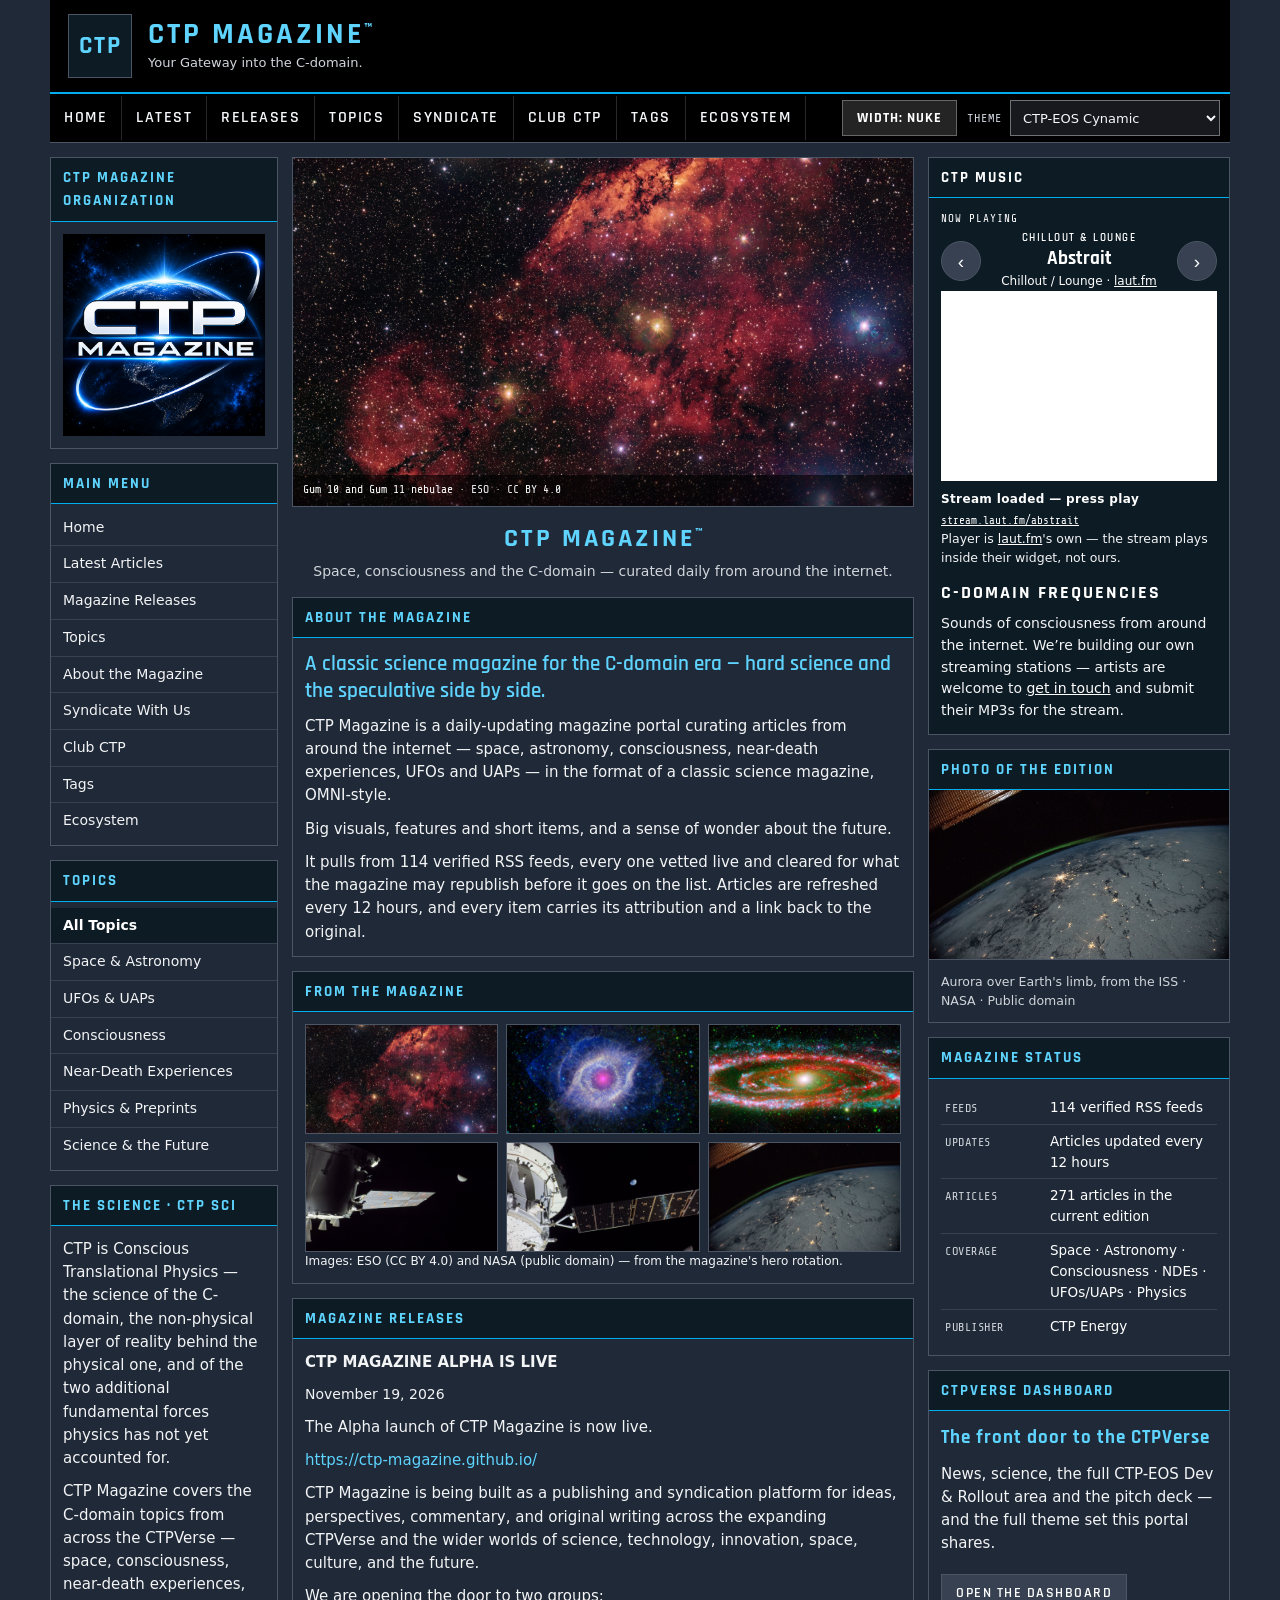
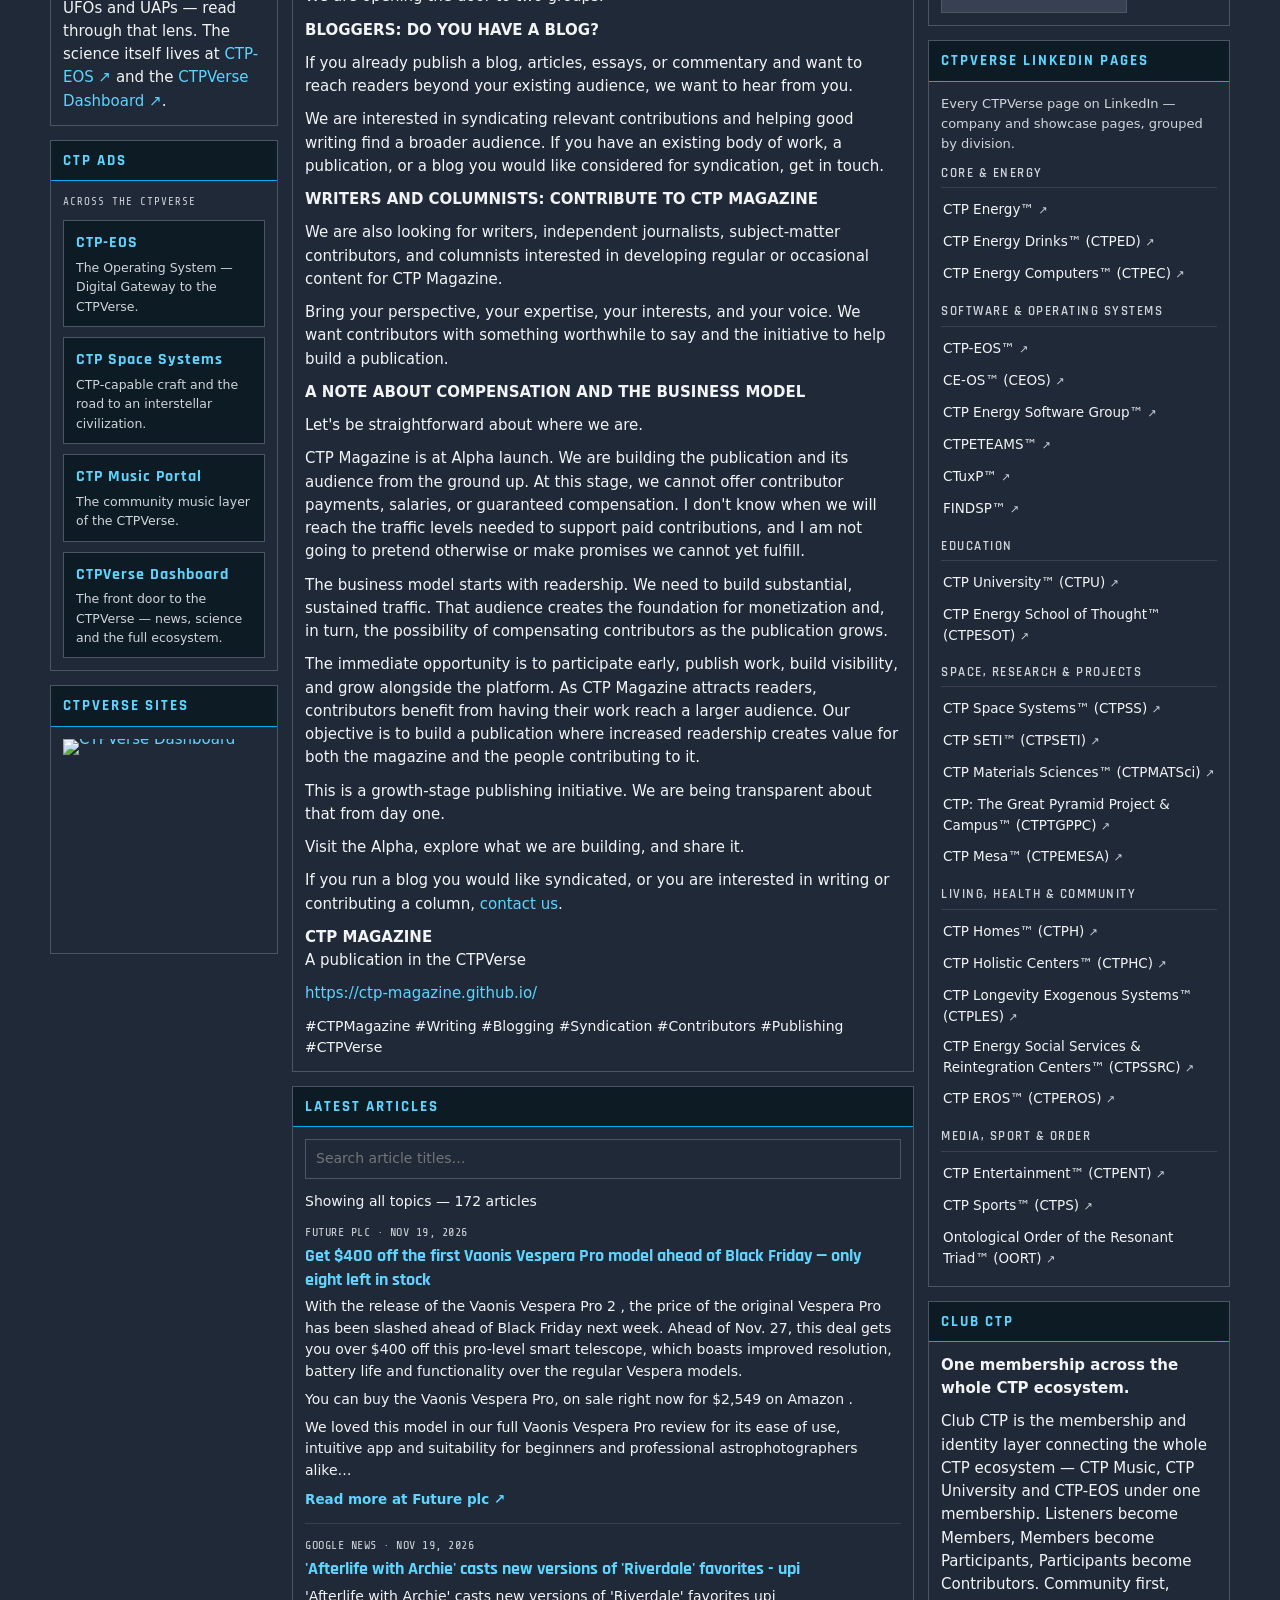
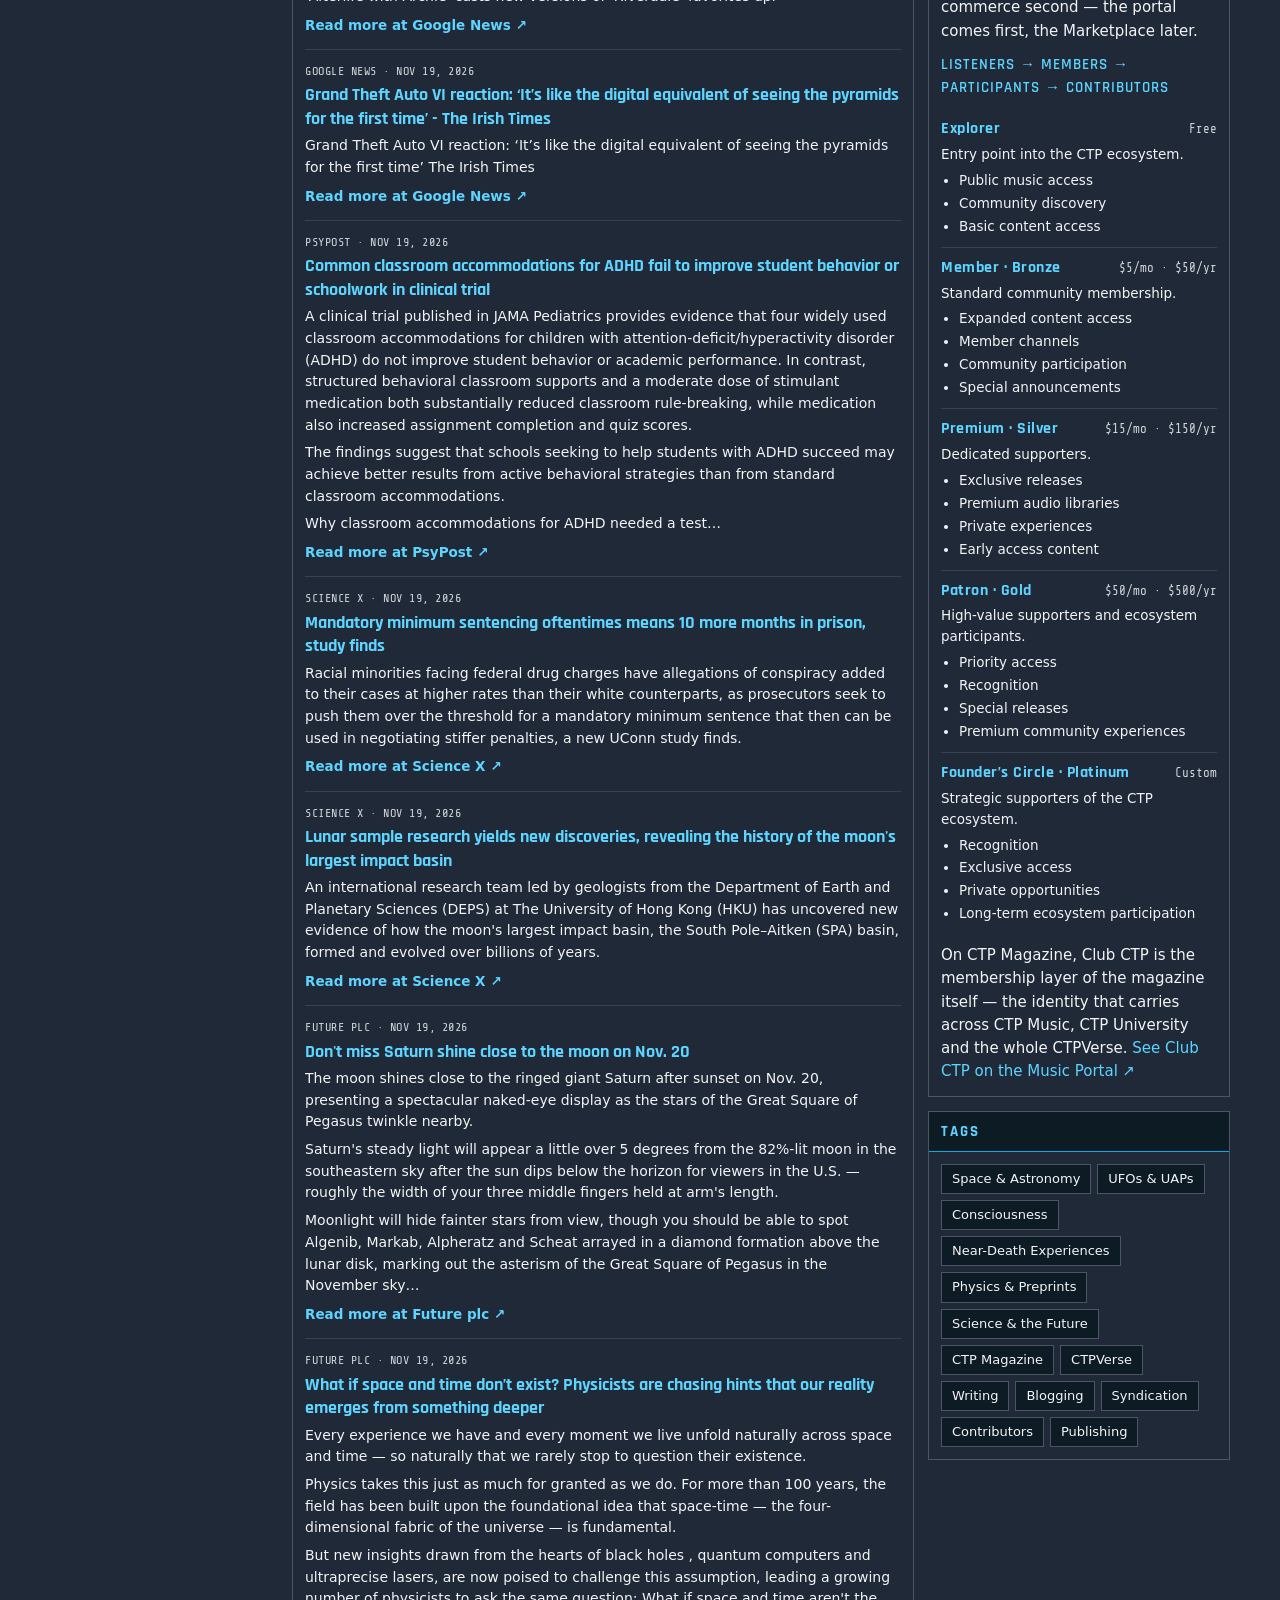
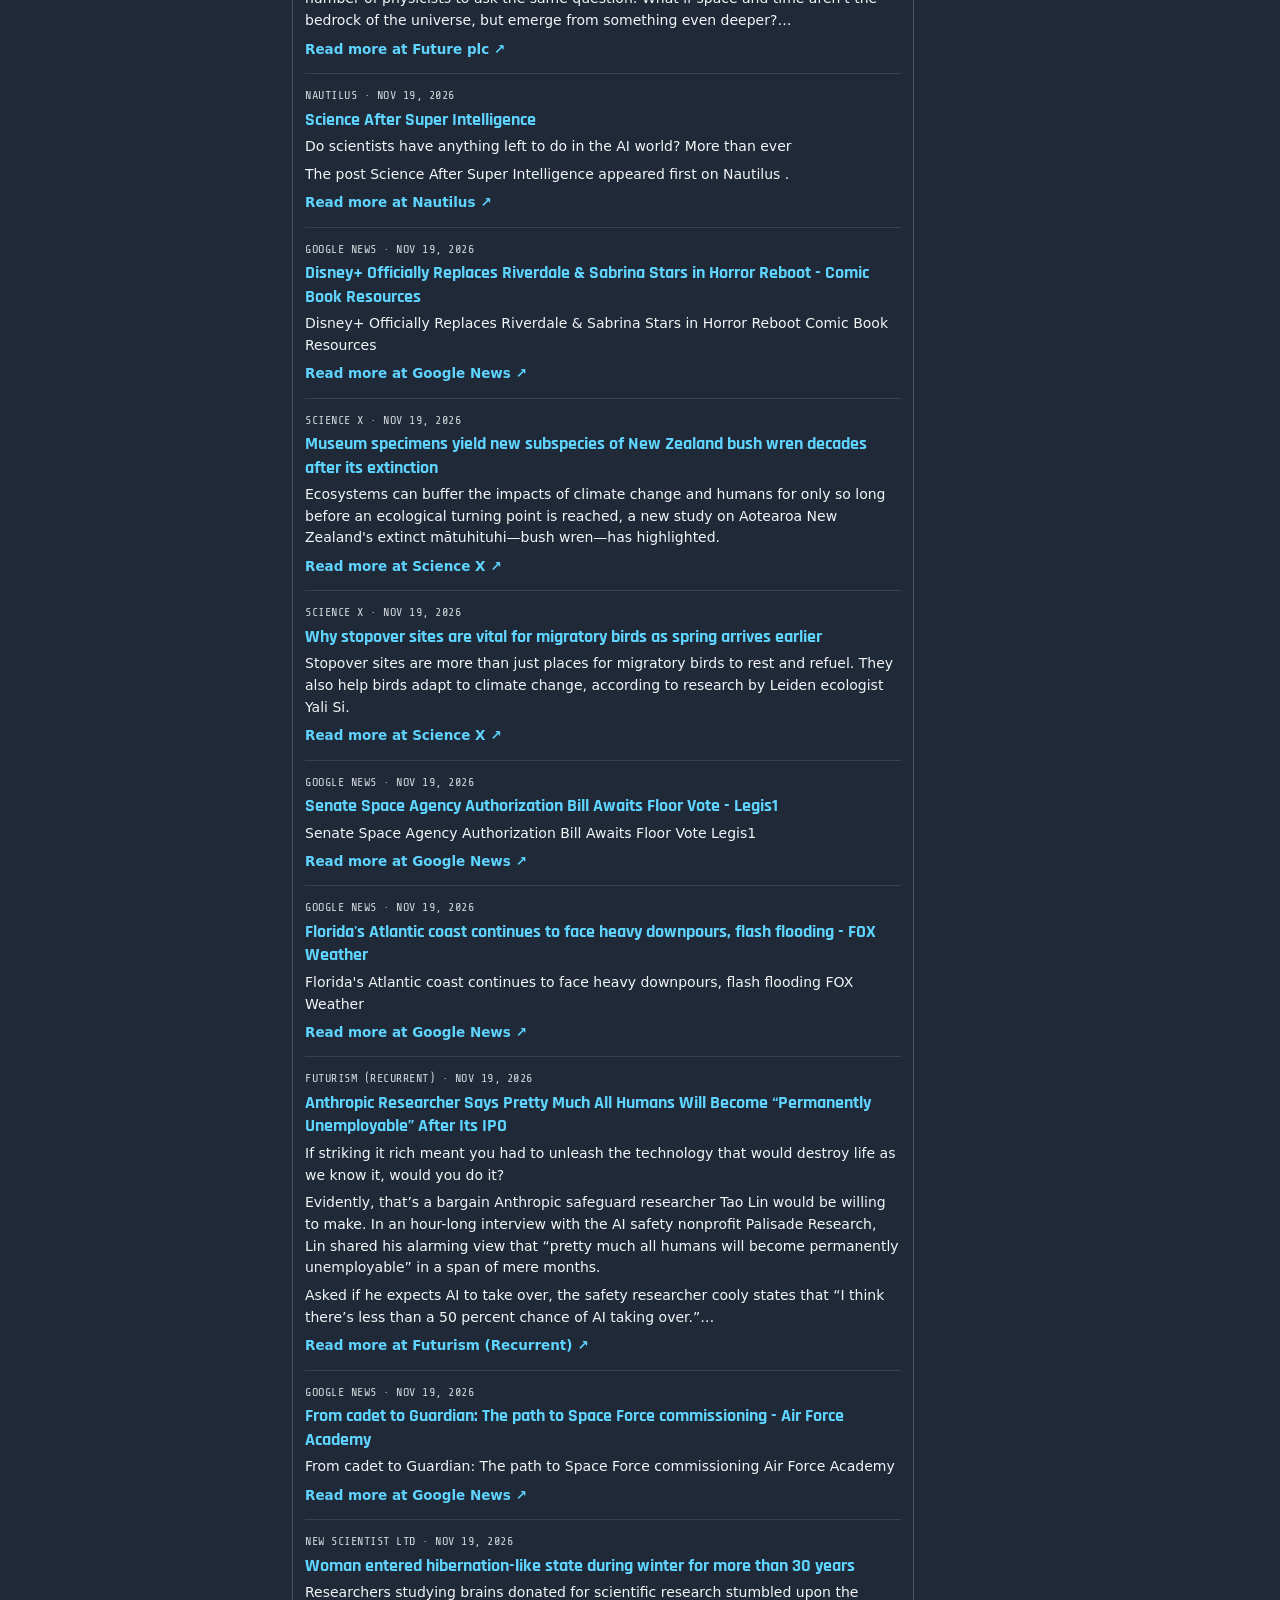
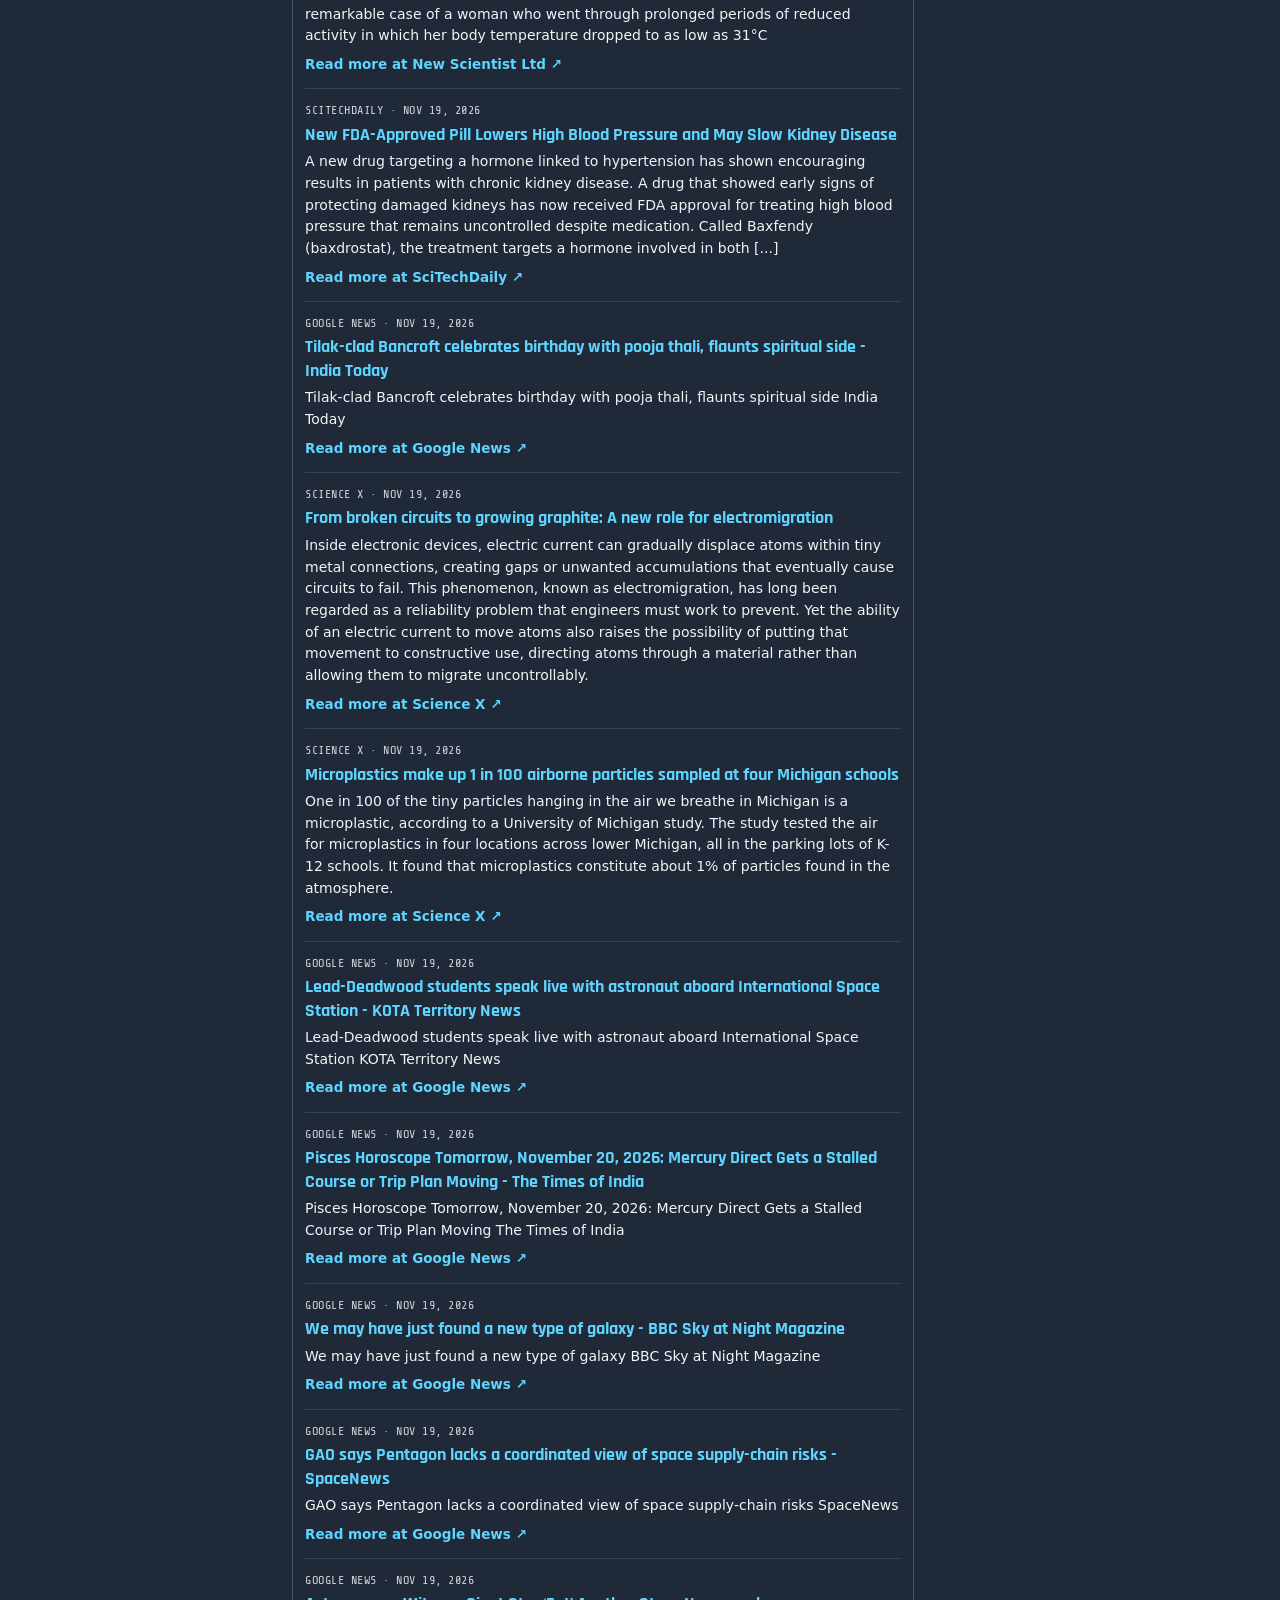
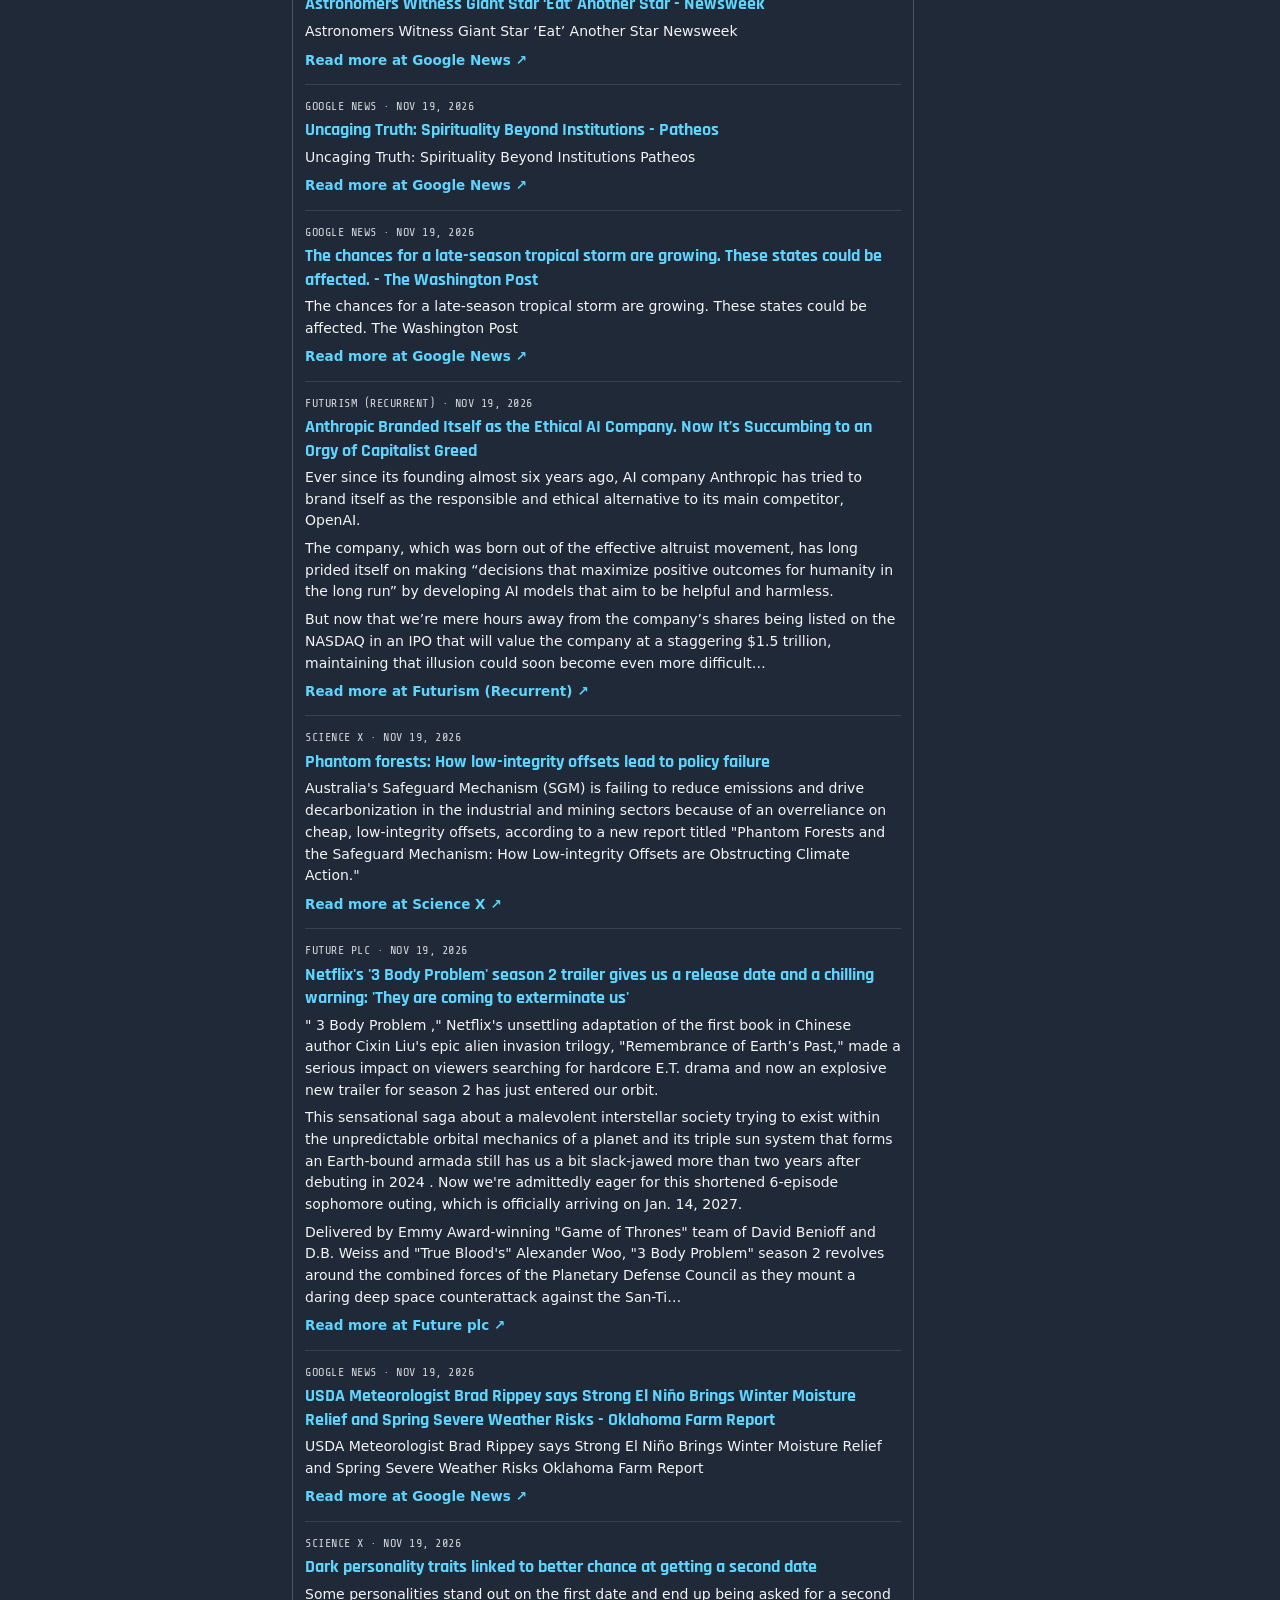
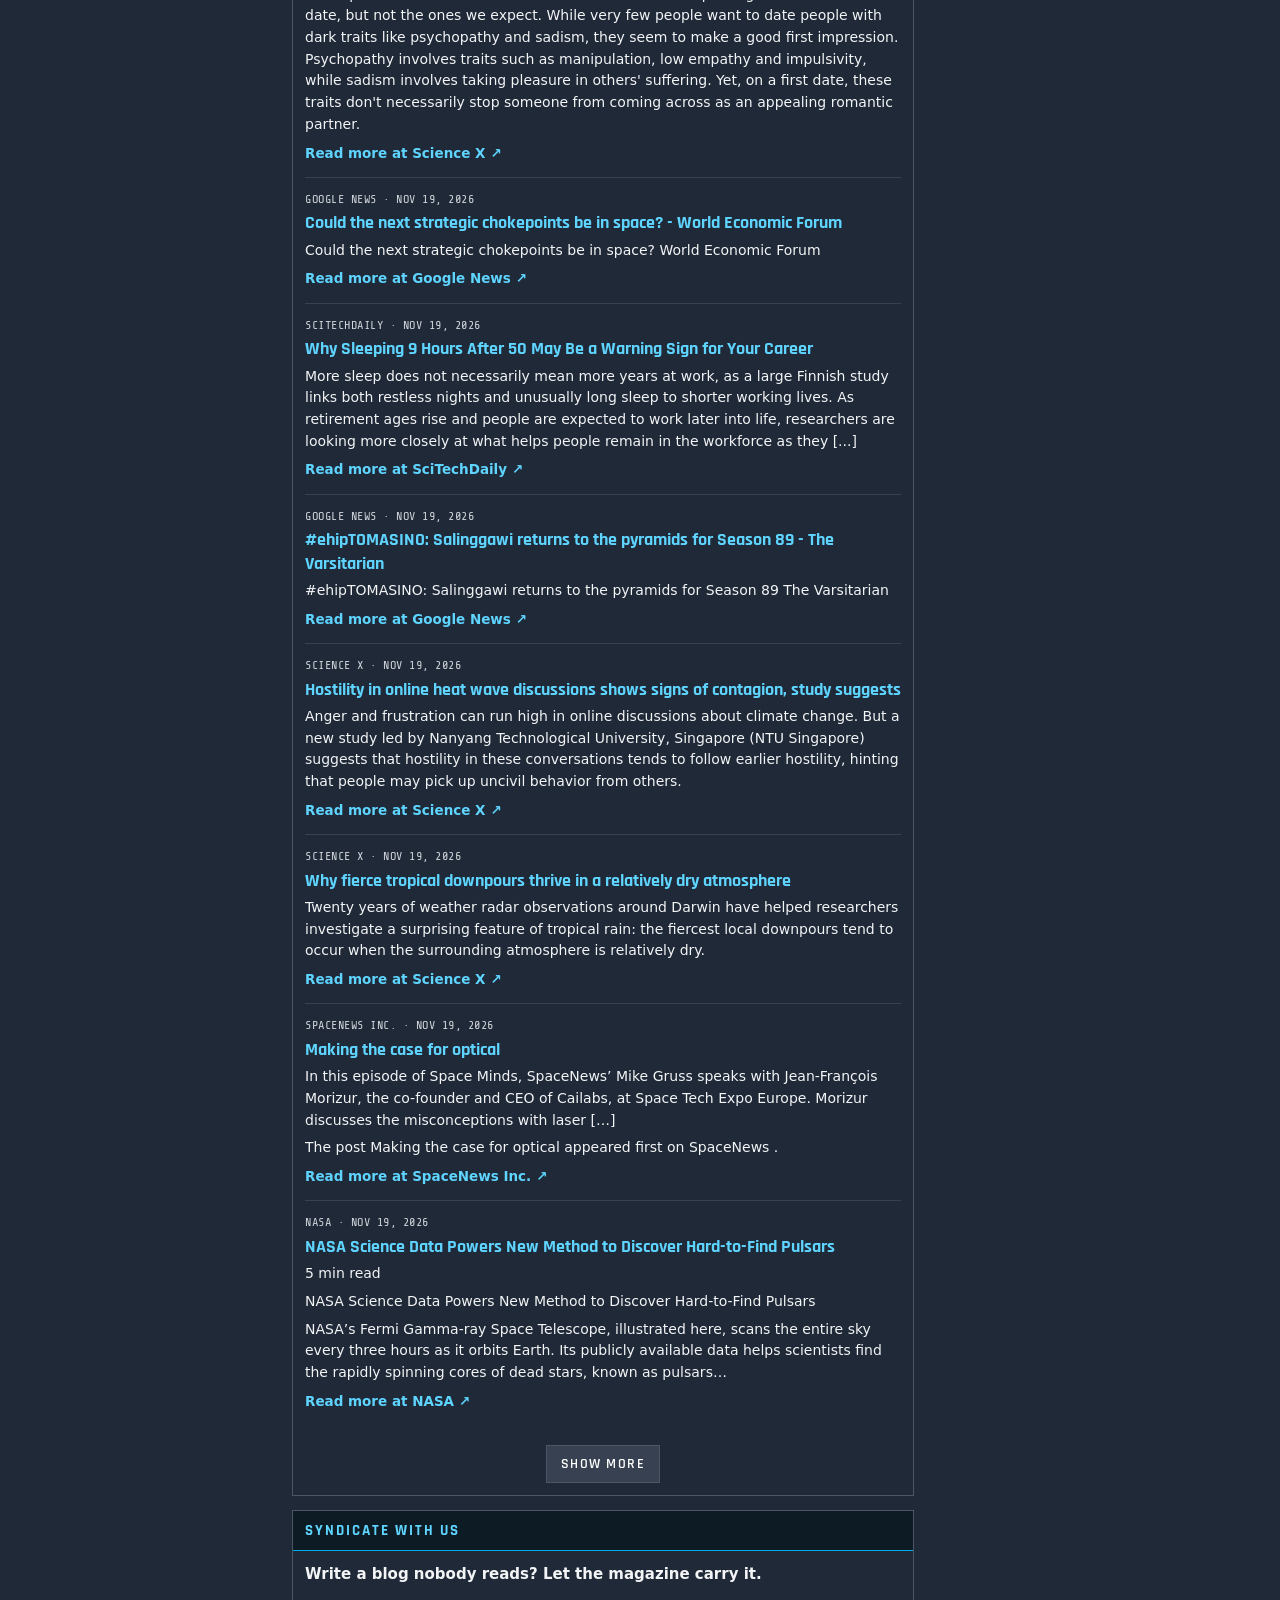
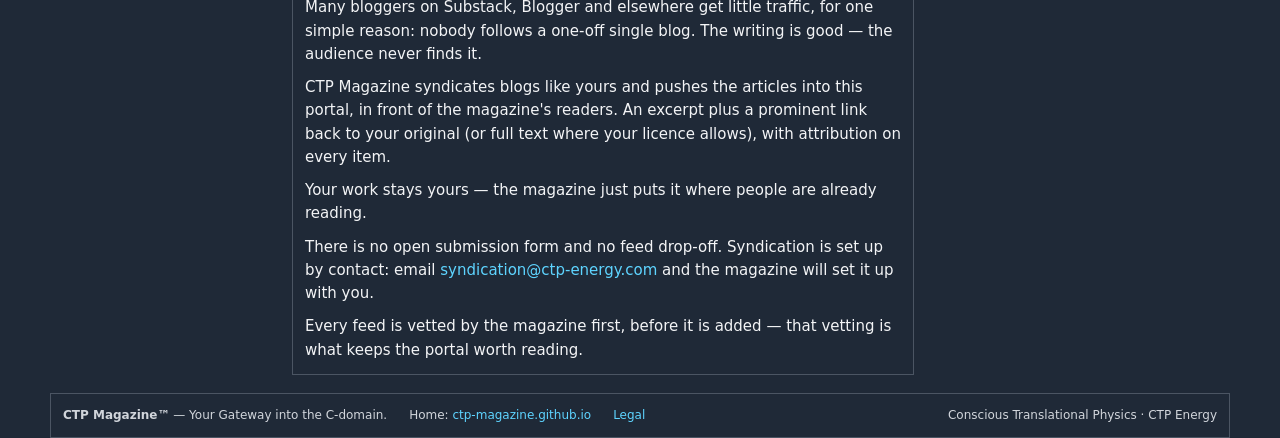
==== commit 493de1ad: "CTP Music: whole module background matches the darker title strip, widget matches too" ====
--- a/index.html
+++ b/index.html
@@ -784,6 +784,7 @@
       .mp-nav:hover { border-color: var(--hover-border); }
       .mp-station-row .mp-channel-wrap { flex: 1; min-width: 0; text-align: center; }
       /* CTP Music — widget + group label + note + C-DOMAIN FREQUENCIES (inside the one module) */
+      #ctp-music { background: var(--blue-wash); }
       #ctp-music .module-title a { color: inherit; text-decoration: none; }
       #ctp-music .module-title a:hover { text-decoration: underline; }
       /* laut.fm's widget collapses to 120px tall when its frame is wider than 399px, leaving a white gap in a taller frame — cap the frame at 399px so it stays in its 190px mode */
@@ -1728,10 +1729,11 @@
   function themeW(){
     var text = cssVar("--text") || "#ffffff";
     var surface = cssVar("--surface") || "#1f2937";
-    /* Inverted panel: light widget on dark themes, dark widget on light
-       themes, so the player reads as its own widget. */
-    var bg = mixHex(text, surface, 0.10);
-    var fg = surface;
+    var wash = cssVar("--blue-wash") || surface;
+    /* Player background matches the darker module title strip (the border
+       where CTP MUSIC sits), so the whole module reads as one piece. */
+    var bg = wash;
+    var fg = text;
     var btn = mixHex(bg, fg, 0.25);
     return {
       color: encHex(fg),
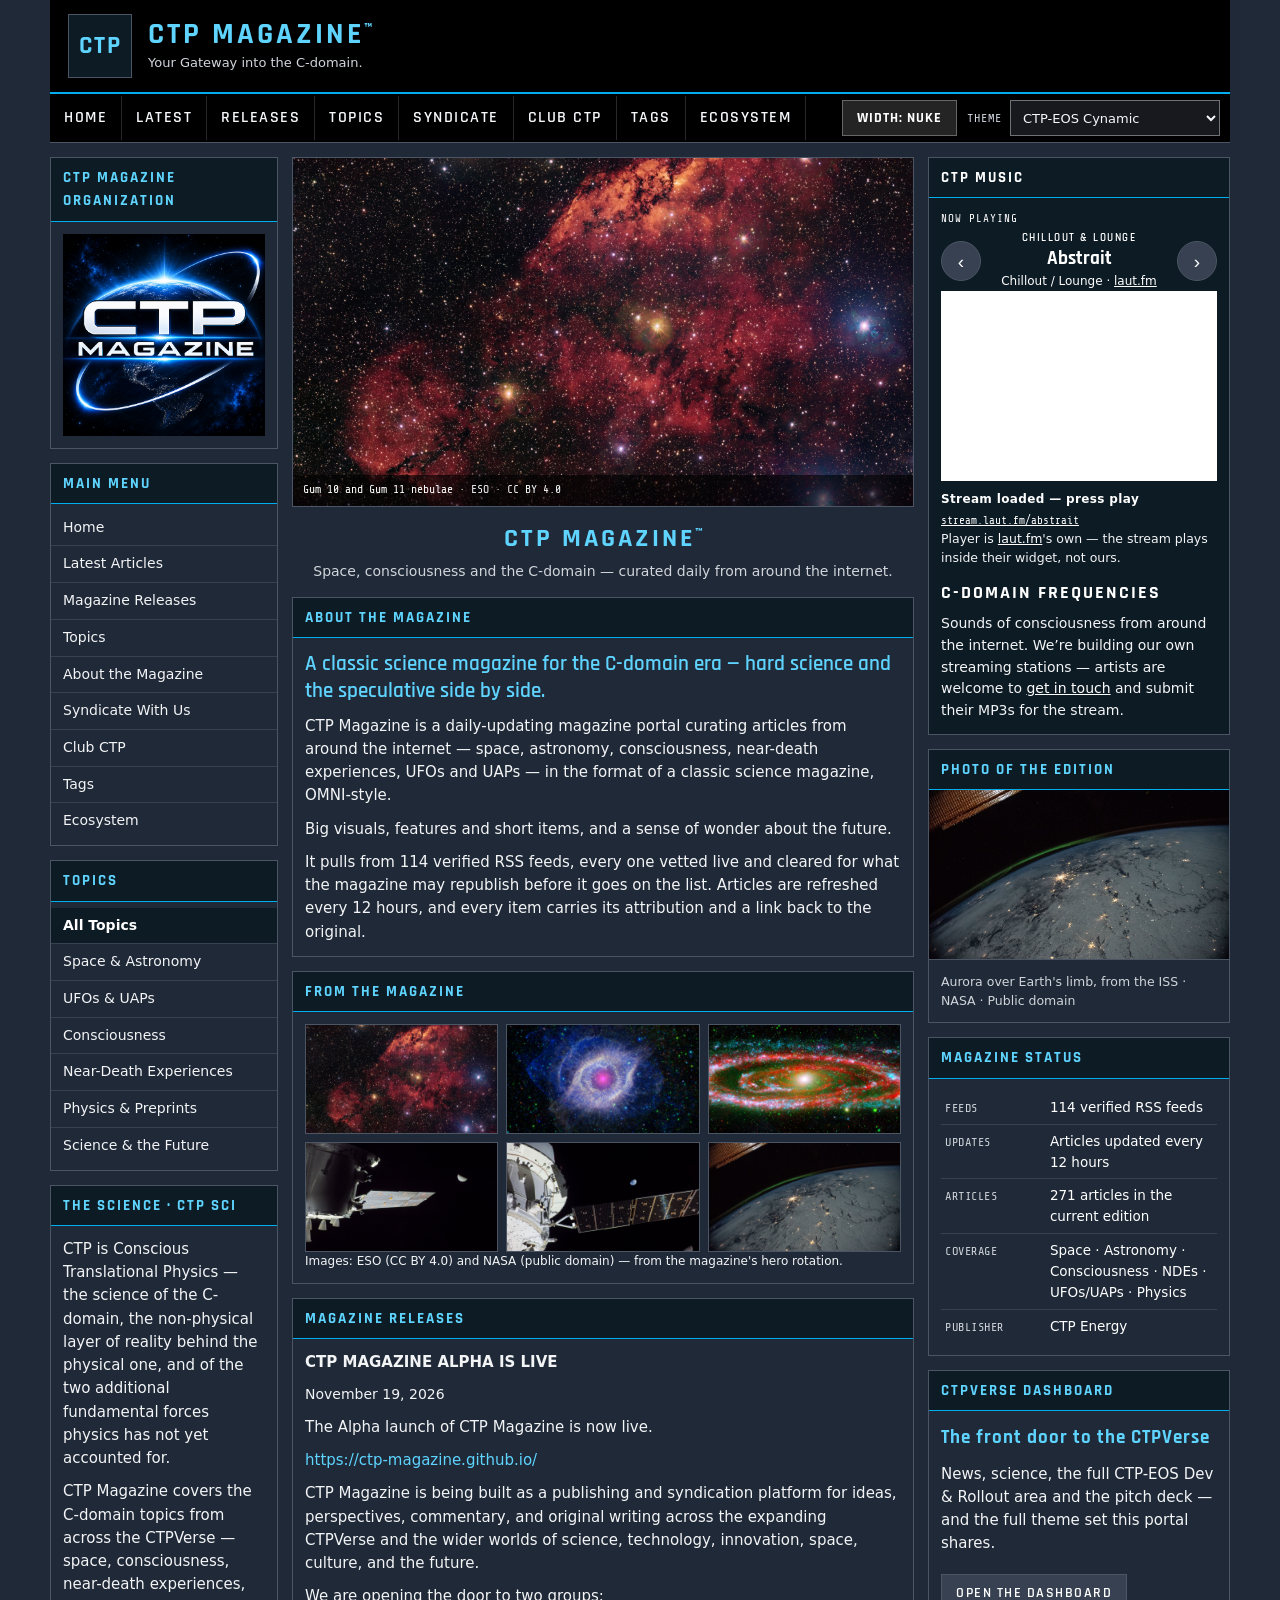
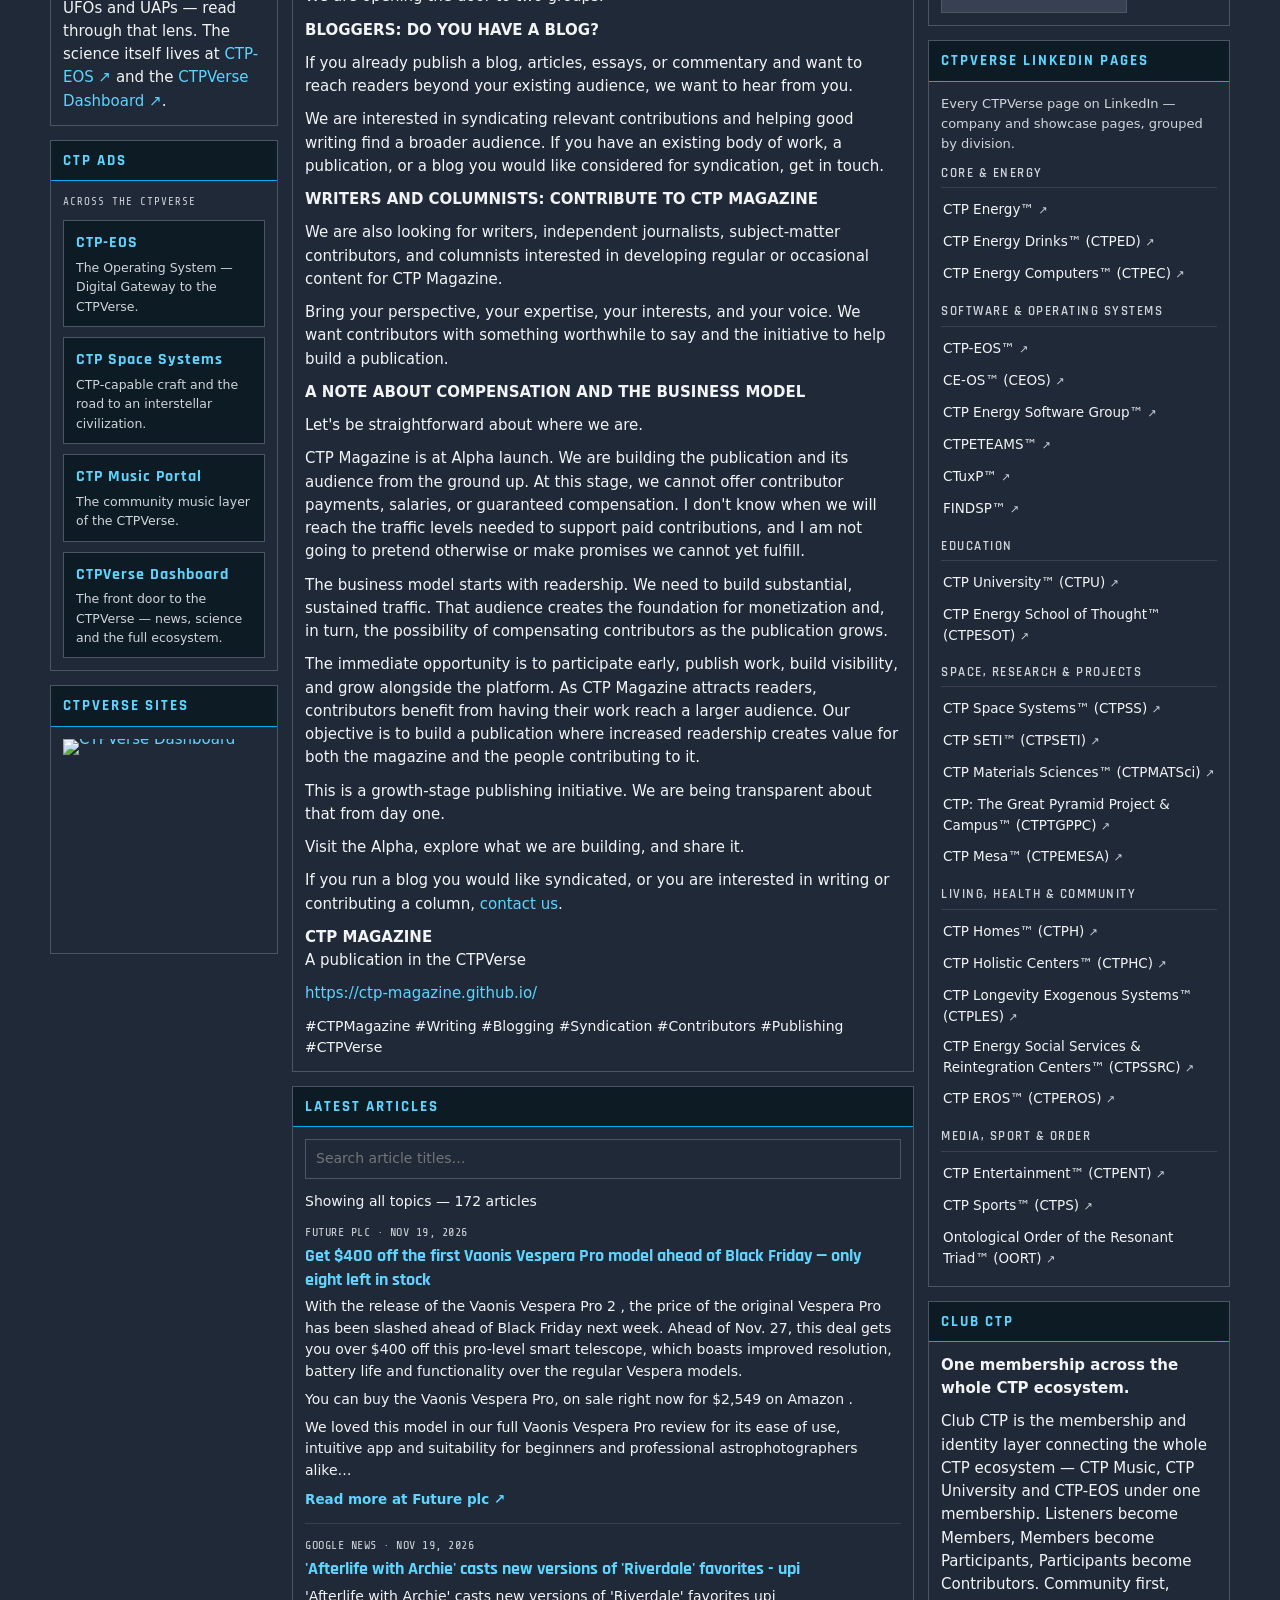
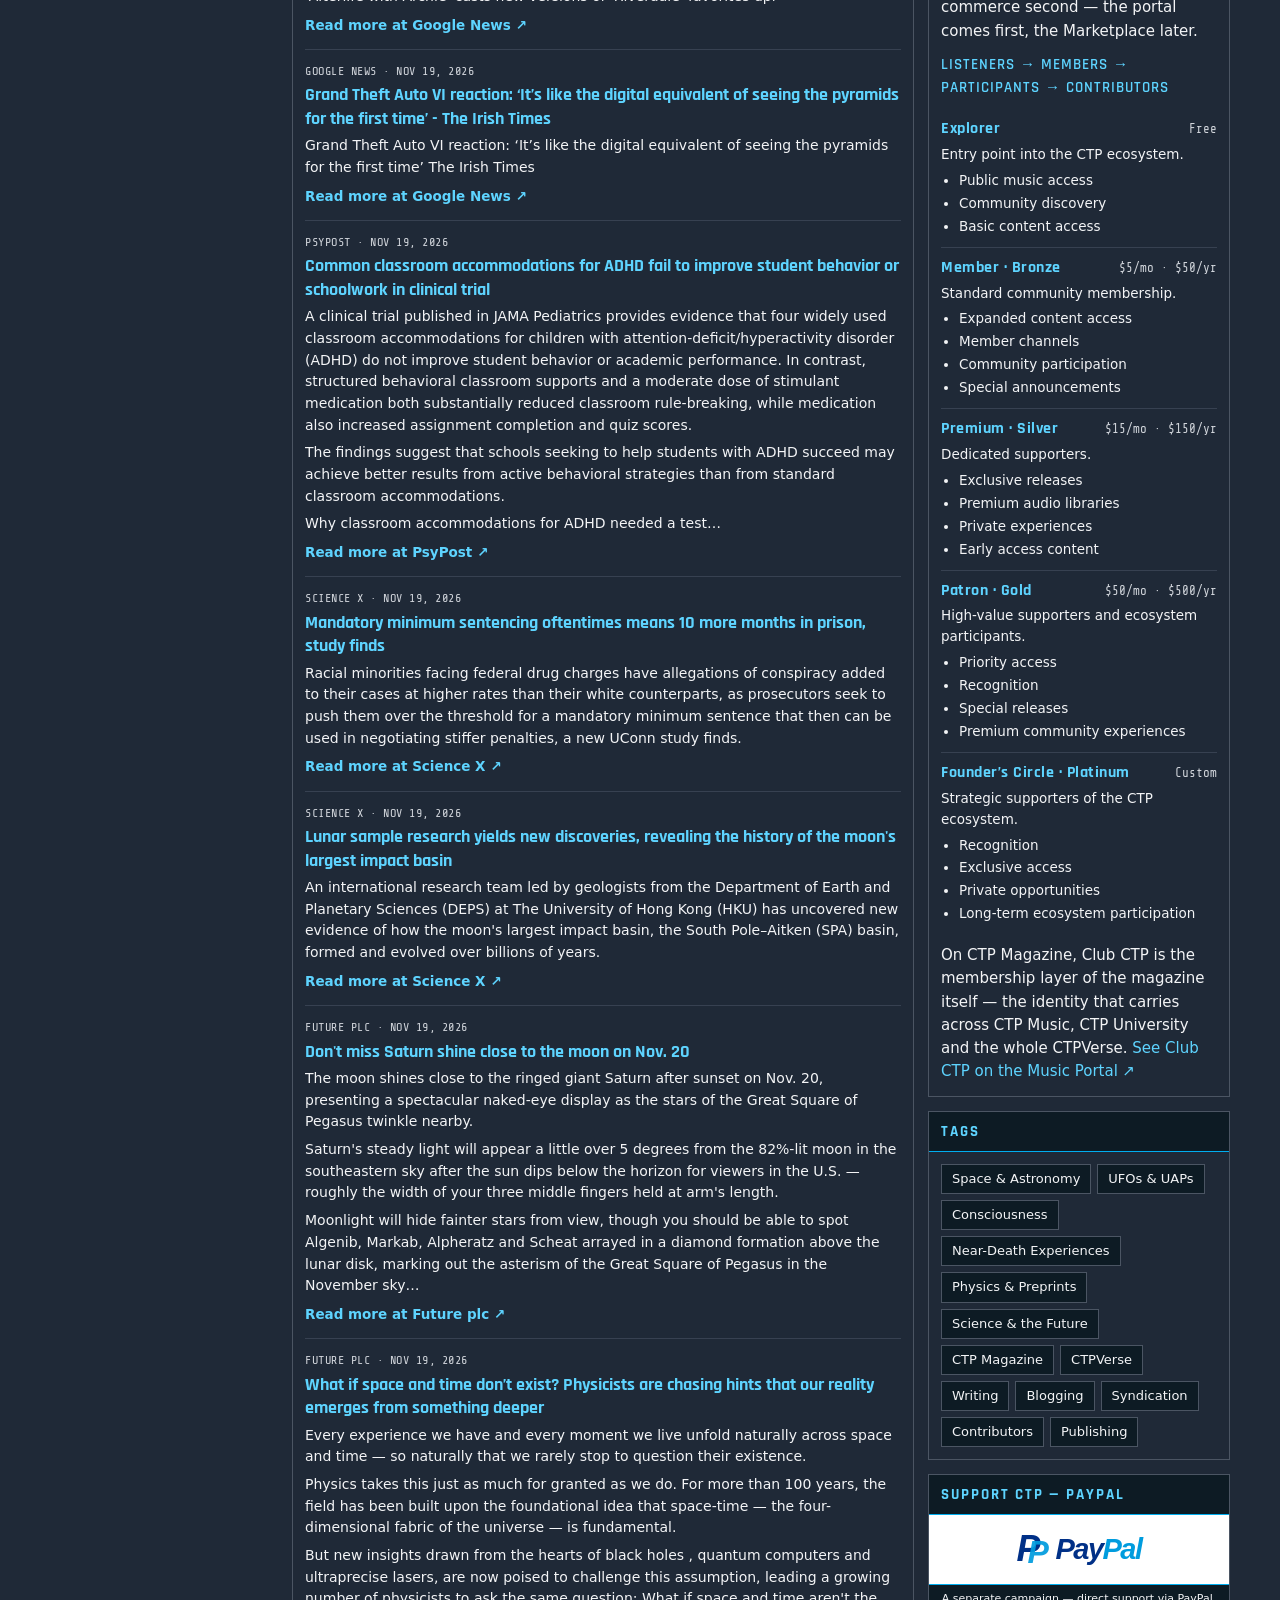
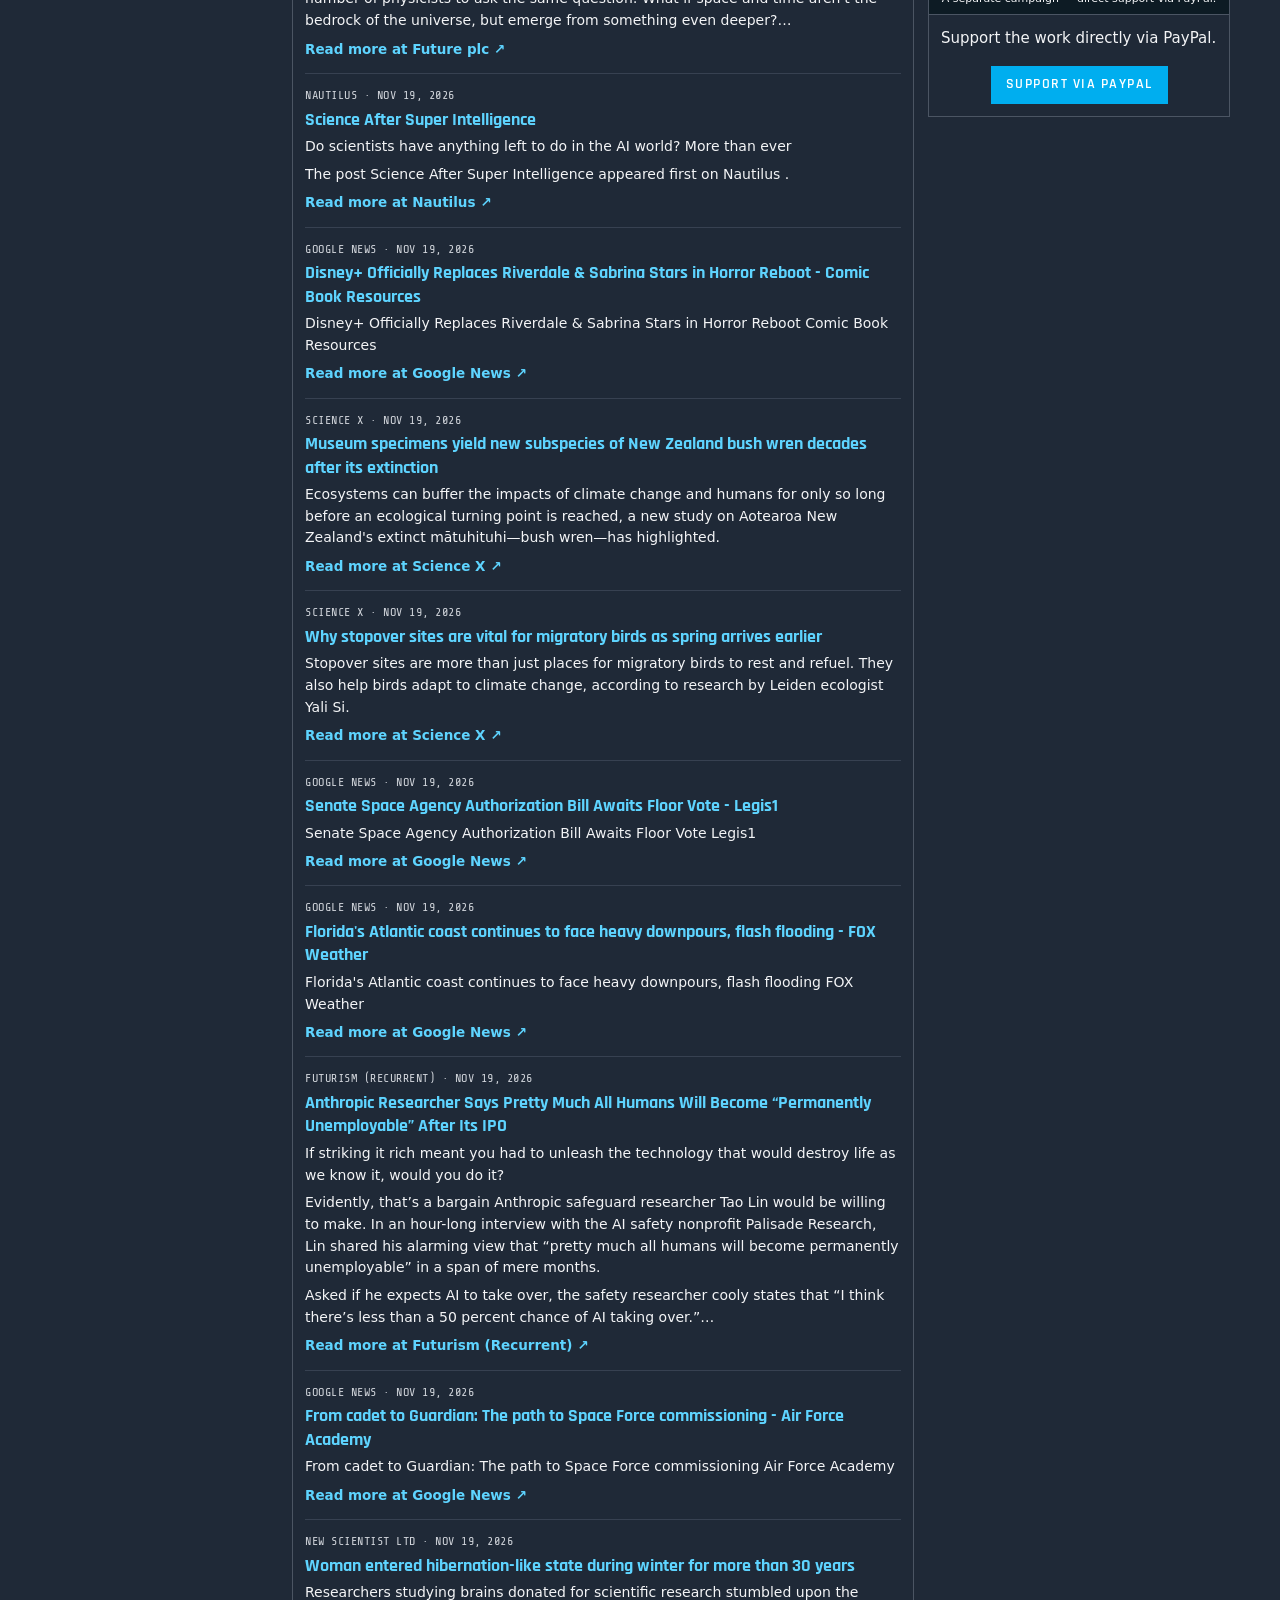
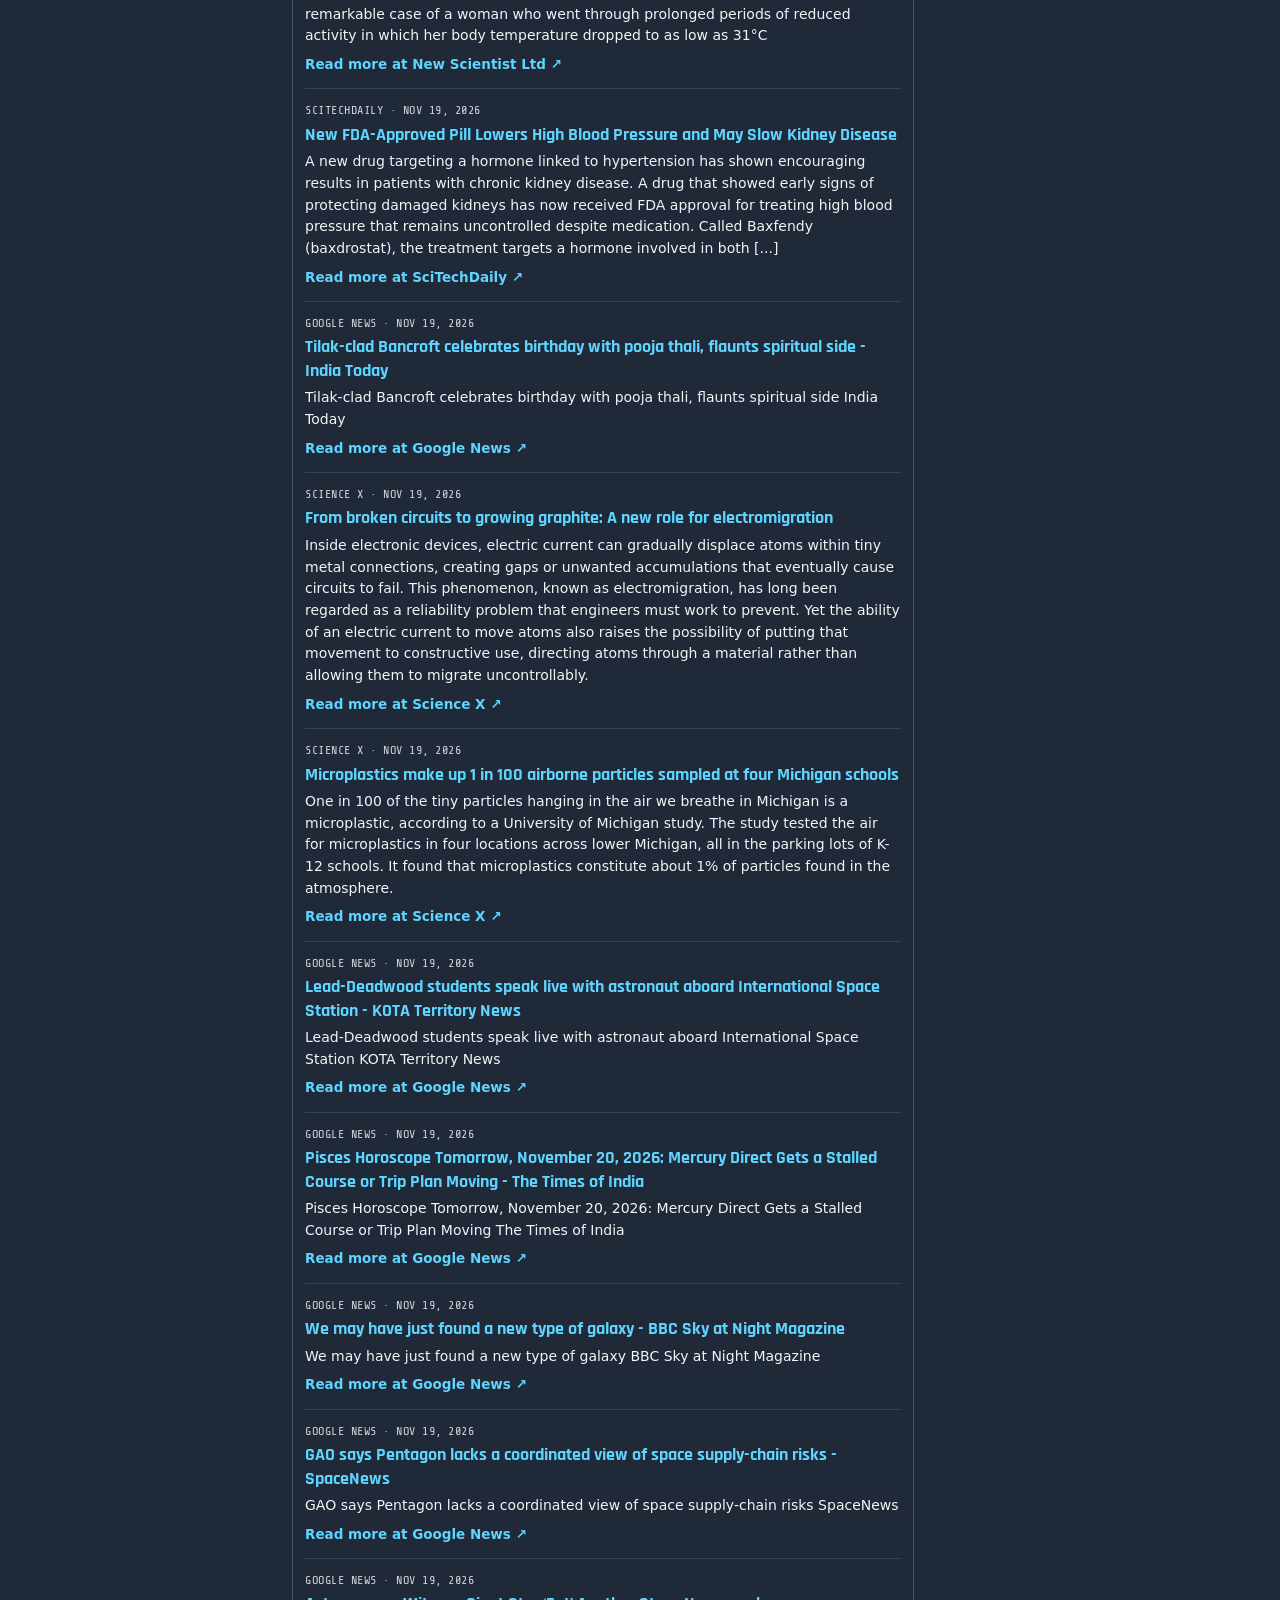
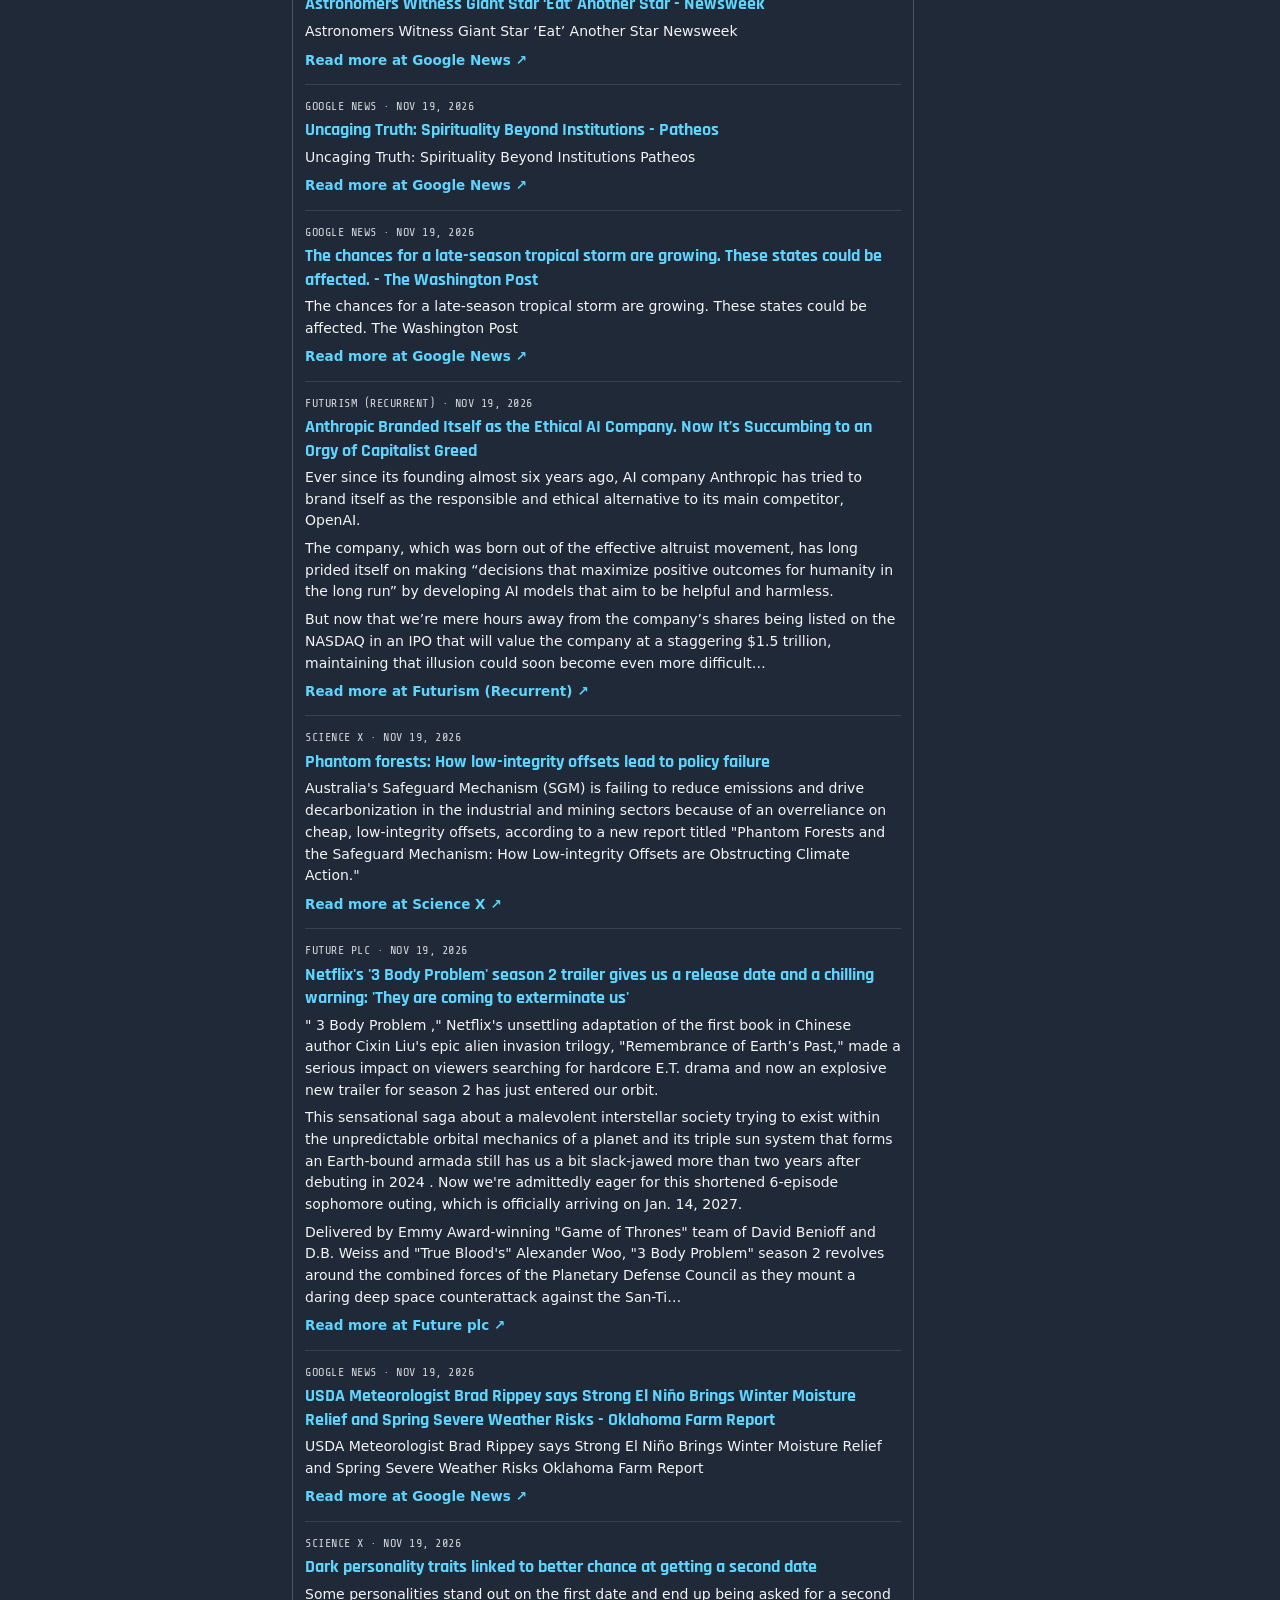
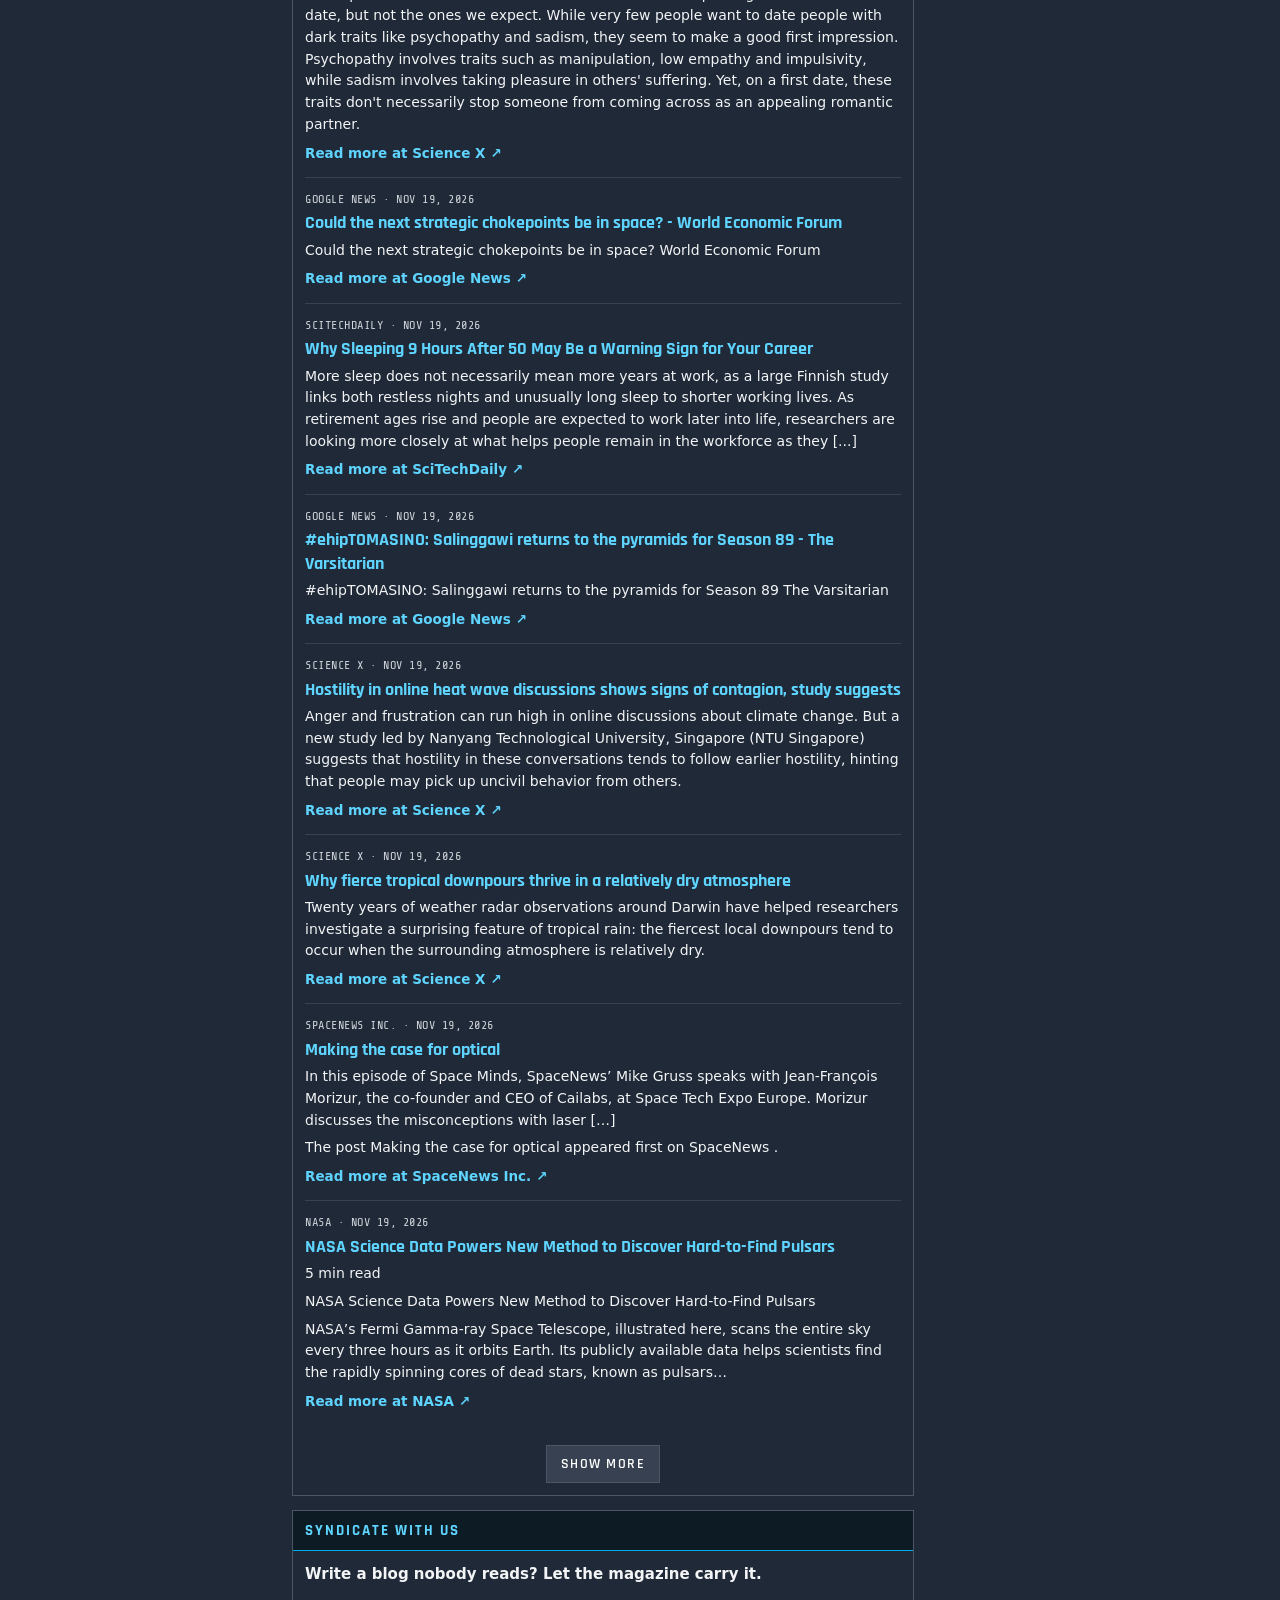
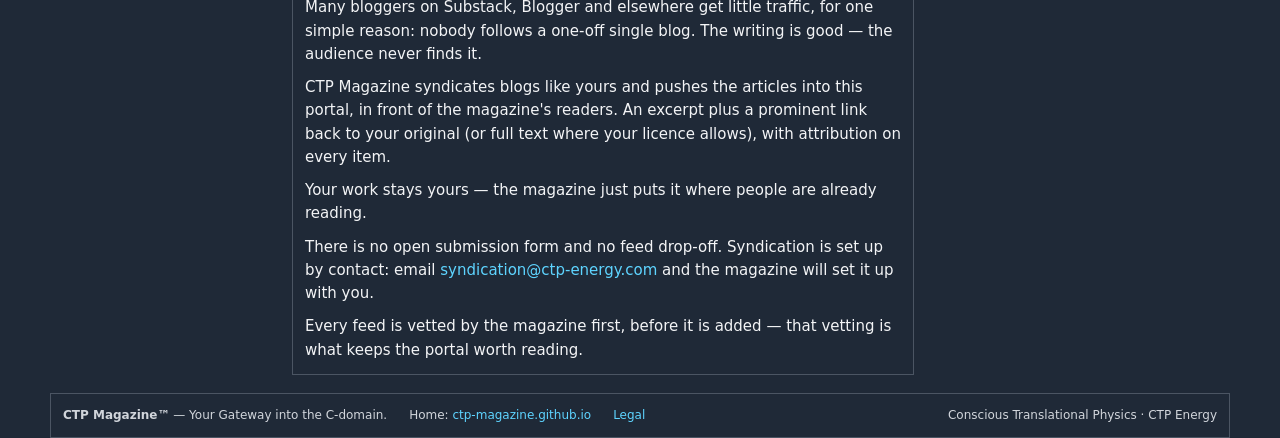
==== commit a0b123eb: "CTP Music: whole module background matches the darker title strip, widget matches too" ====
--- a/index.html
+++ b/index.html
@@ -840,6 +840,24 @@
       .article-card { overflow: hidden; }
       .article-card .a-thumb { float: left; width: 140px; height: 105px; margin: 4px 12px 6px 0; border: 1px solid var(--border-soft); line-height: 0; }
       .article-card .a-thumb img { display: block; width: 100%; height: 100%; object-fit: cover; }
+    
+      /* Support CTP — PayPal (copied from the CTPVerse Dashboard) */
+      #support-ctp-paypal{scroll-margin-top:52px}
+      #support-ctp-paypal .btn{max-width:100%; white-space:normal; text-align:center; justify-content:center; line-height:1.4; overflow-wrap:anywhere}
+      .support-body p{margin:0 0 8px}
+      .support-body p:last-child{margin-bottom:0}
+      /* PayPal logo — large clickable brand mark at the top of the PayPal module */
+      .paypal-logo-link{display:block; background:#ffffff; text-decoration:none; line-height:1; text-align:center; border-bottom:1px solid var(--blue); padding:16px 8px 14px; cursor:pointer}
+      .paypal-logo-link:hover{background:#eef6fd; text-decoration:none}
+      .paypal-logo-link:focus-visible{outline:3px solid #009cde; outline-offset:-3px}
+      .paypal-logo{display:inline-flex; align-items:center; gap:7px}
+      .paypal-mark{position:relative; display:inline-block; width:32px; height:36px; flex:0 0 auto}
+      .paypal-mark .pp{position:absolute; top:0; font-family:Verdana,Tahoma,Arial,sans-serif; font-weight:900; font-style:italic; font-size:36px; line-height:1}
+      .paypal-mark .pp-dark{left:0; color:#003087}
+      .paypal-mark .pp-light{left:11px; top:5px; color:#009cde; opacity:.92; font-size:32px}
+      .paypal-word{font-family:Verdana,Tahoma,Arial,sans-serif; font-size:29px; font-weight:900; font-style:italic; letter-spacing:-1.5px; line-height:1; white-space:nowrap}
+      .paypal-word .pay{color:#003087}
+      .paypal-word .pal{color:#009cde}
     </style>
   </head>
   <body id="top">
@@ -1276,7 +1294,16 @@
             </div>
           </div>
         </section>
-      </aside>
+<section class="module" id="support-ctp-paypal" aria-label="Support CTP via PayPal">
+          <div class="module-title">Support CTP — PayPal</div>
+          <a class="paypal-logo-link" href="https://www.paypal.com/donate?business=ctpenergy@gmail.com" target="_blank" rel="noopener" aria-label="Donate to CTP via PayPal"><span class="paypal-logo" aria-hidden="true"><span class="paypal-mark"><span class="pp pp-dark">P</span><span class="pp pp-light">P</span></span><span class="paypal-word"><span class="pay">Pay</span><span class="pal">Pal</span></span></span></a>
+          <p class="support-subtitle">A separate campaign — direct support via PayPal.</p>
+          <div class="module-body support-body">
+            <p>Support the work directly via PayPal.</p>
+            <p class="support-actions"><a class="btn btn-primary" href="https://www.paypal.com/donate?business=ctpenergy@gmail.com" target="_blank" rel="noopener">Support via PayPal</a></p>
+          </div>
+        </section>
+</aside>
     </div>
 
     <footer class="site-foot">
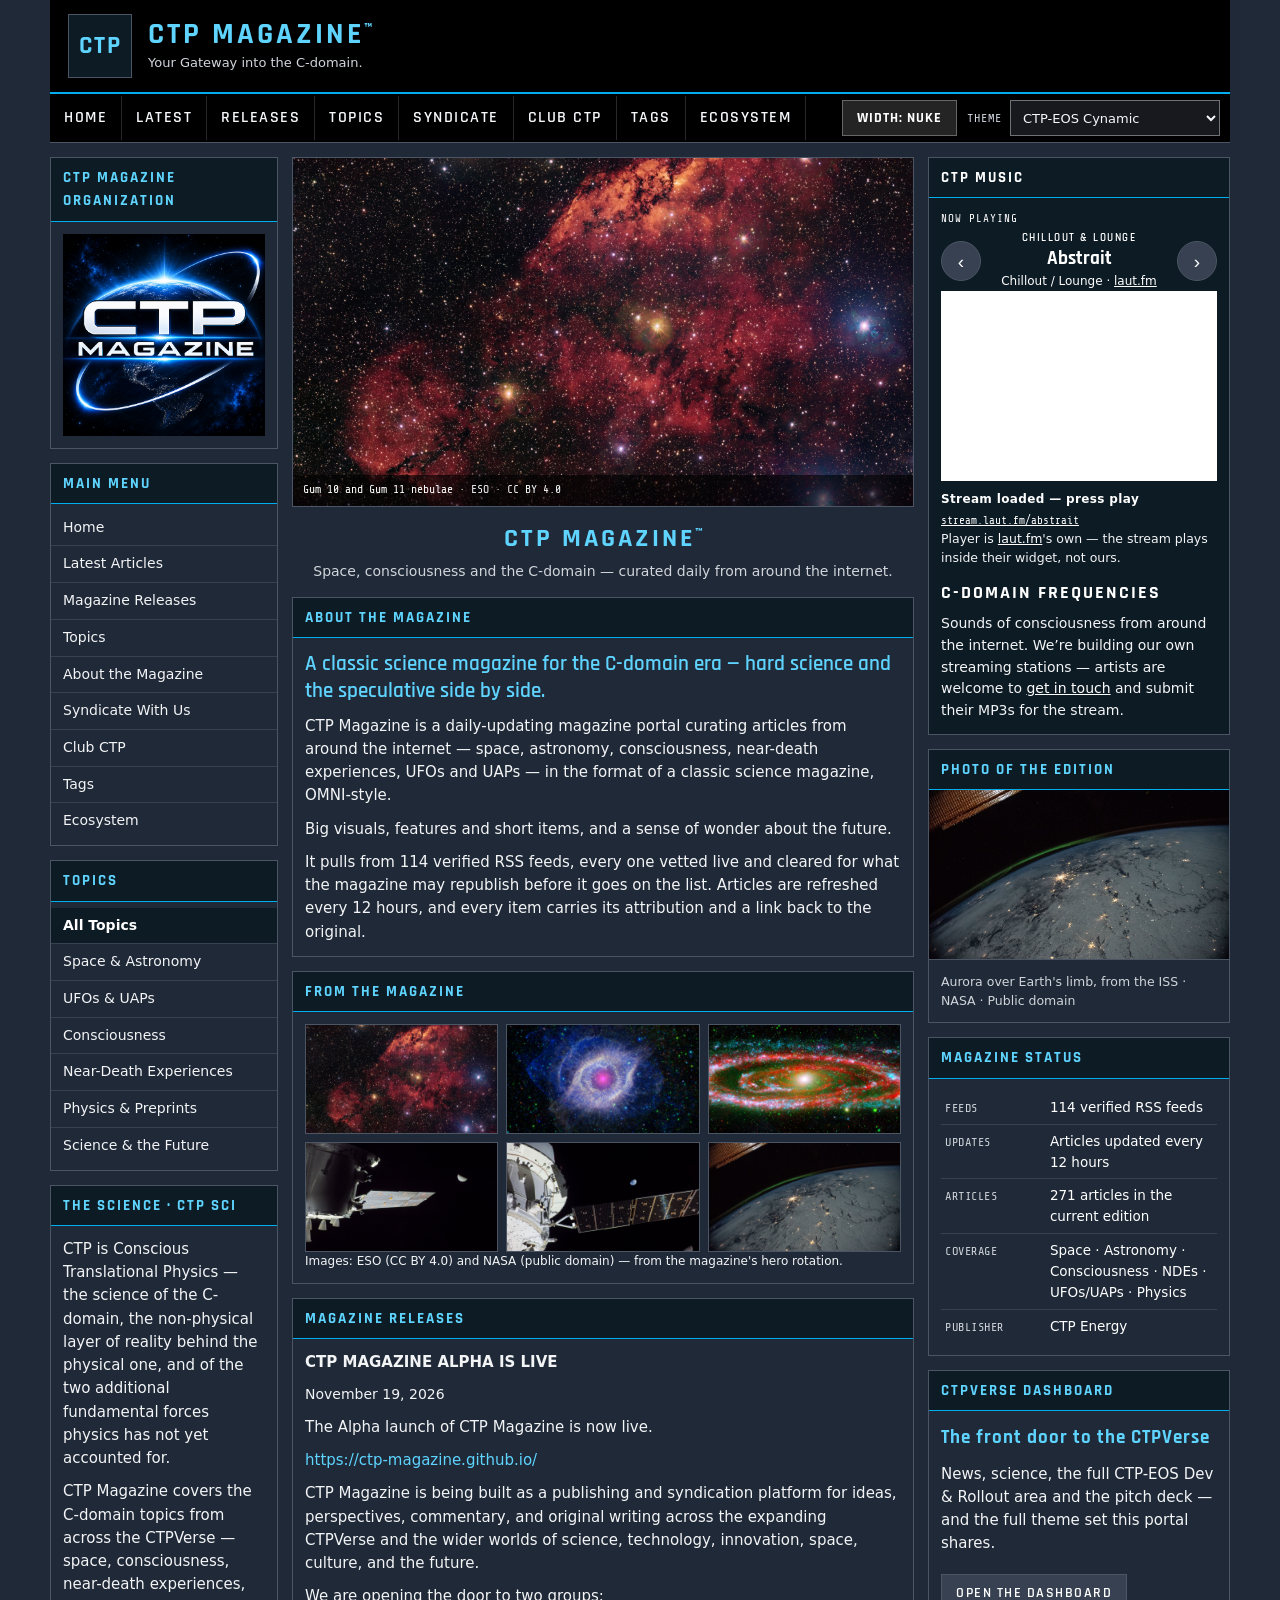
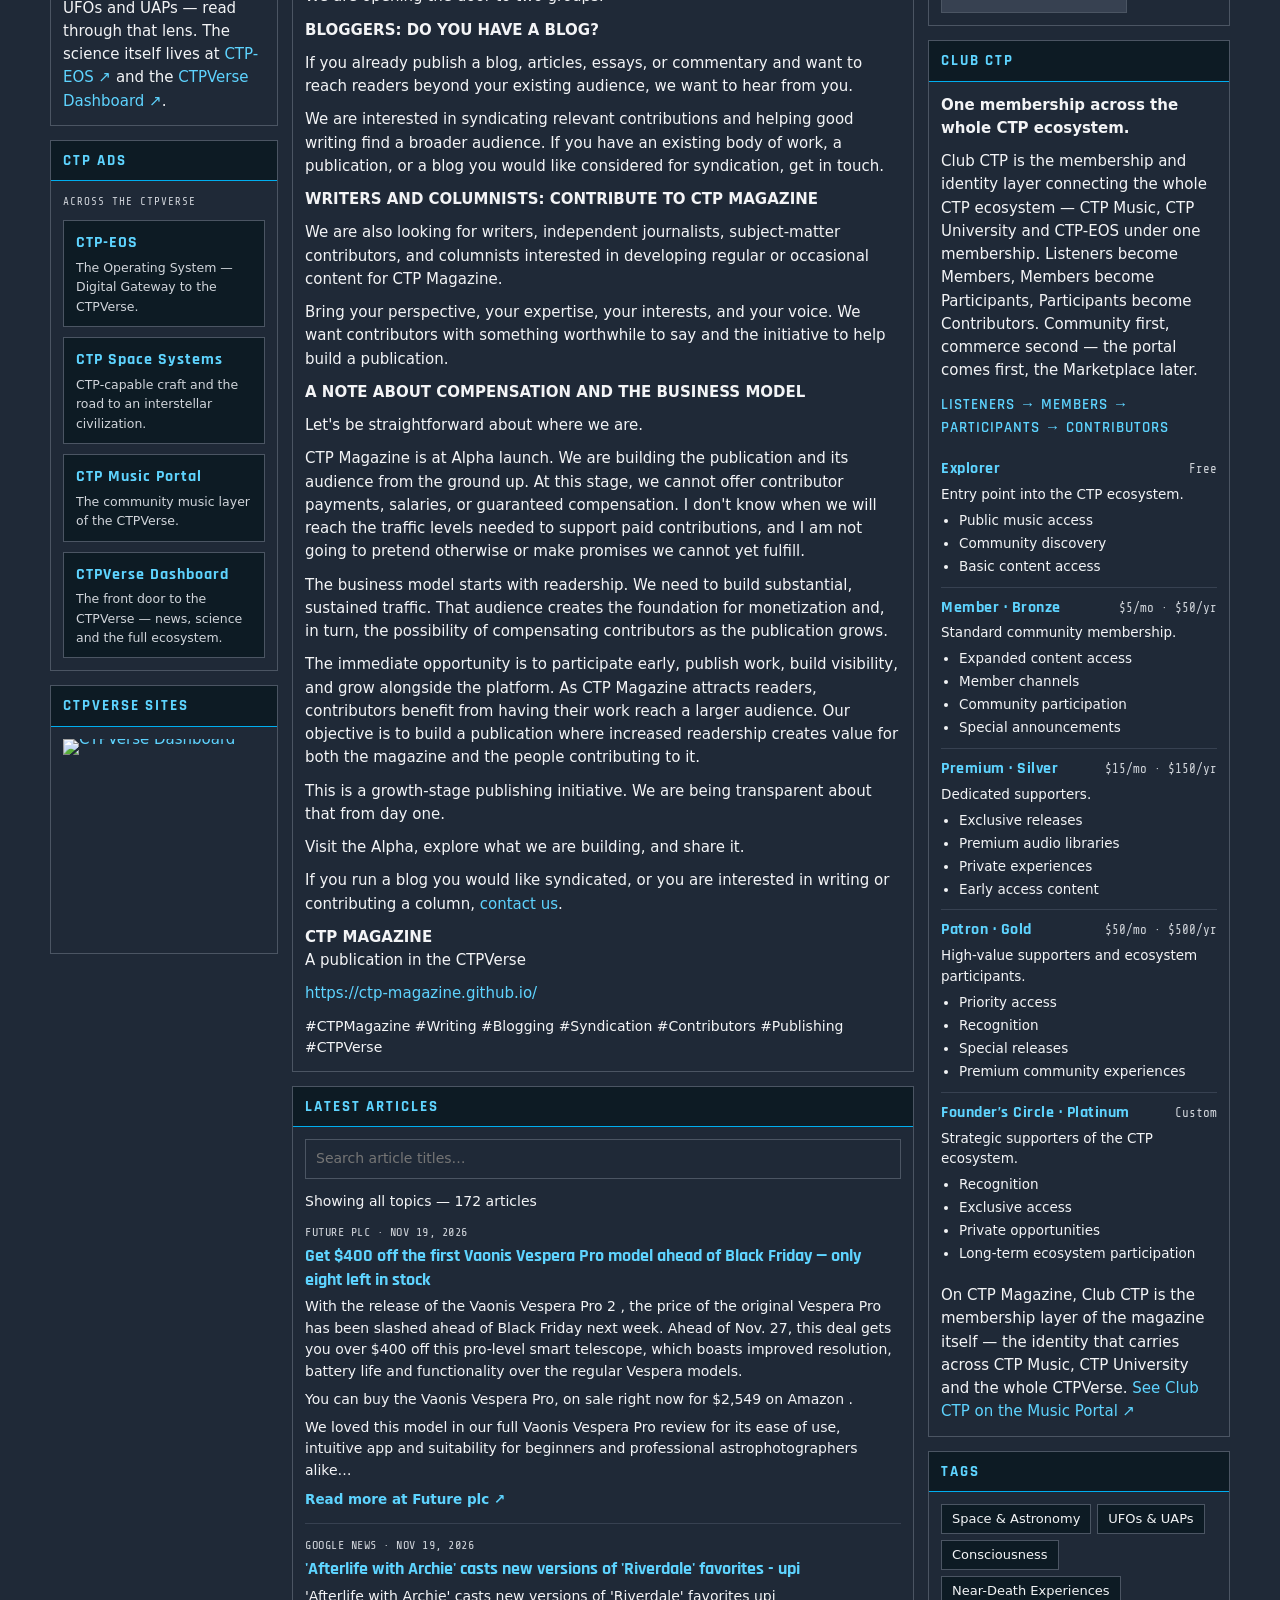
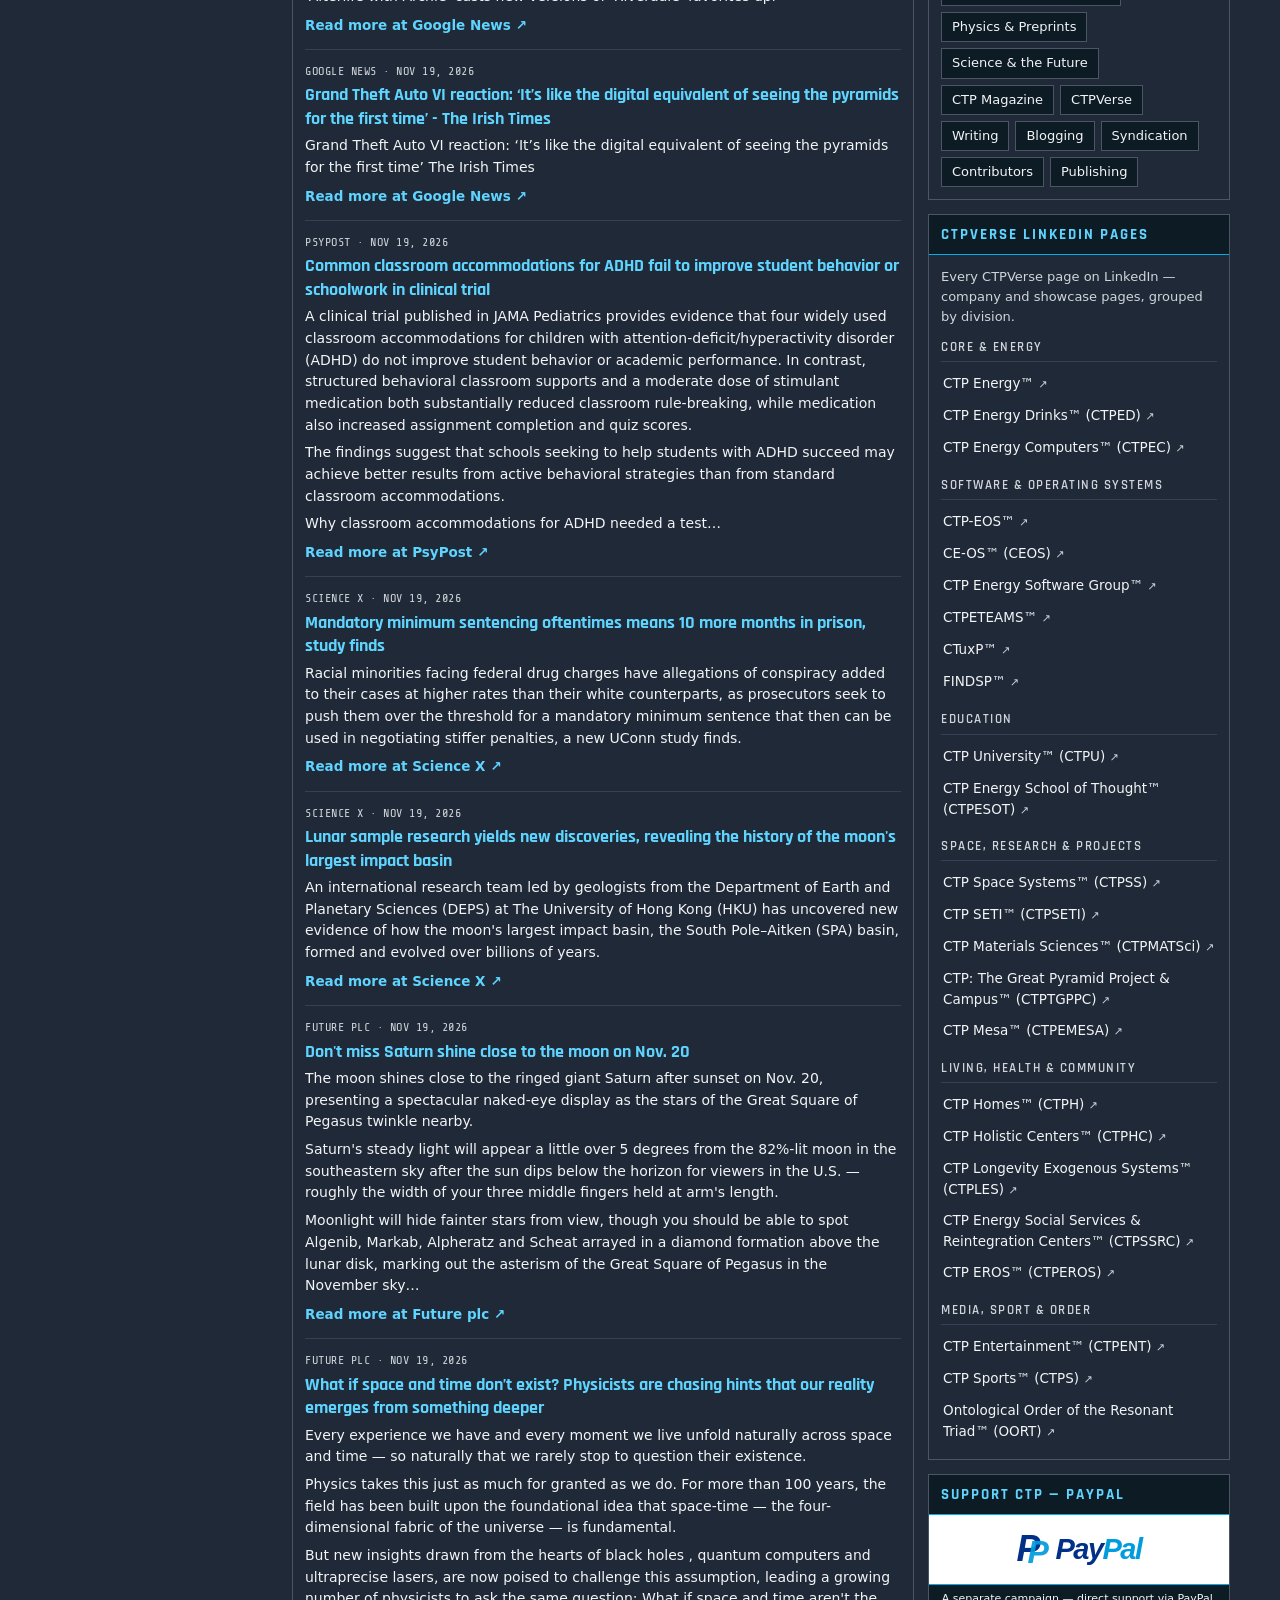
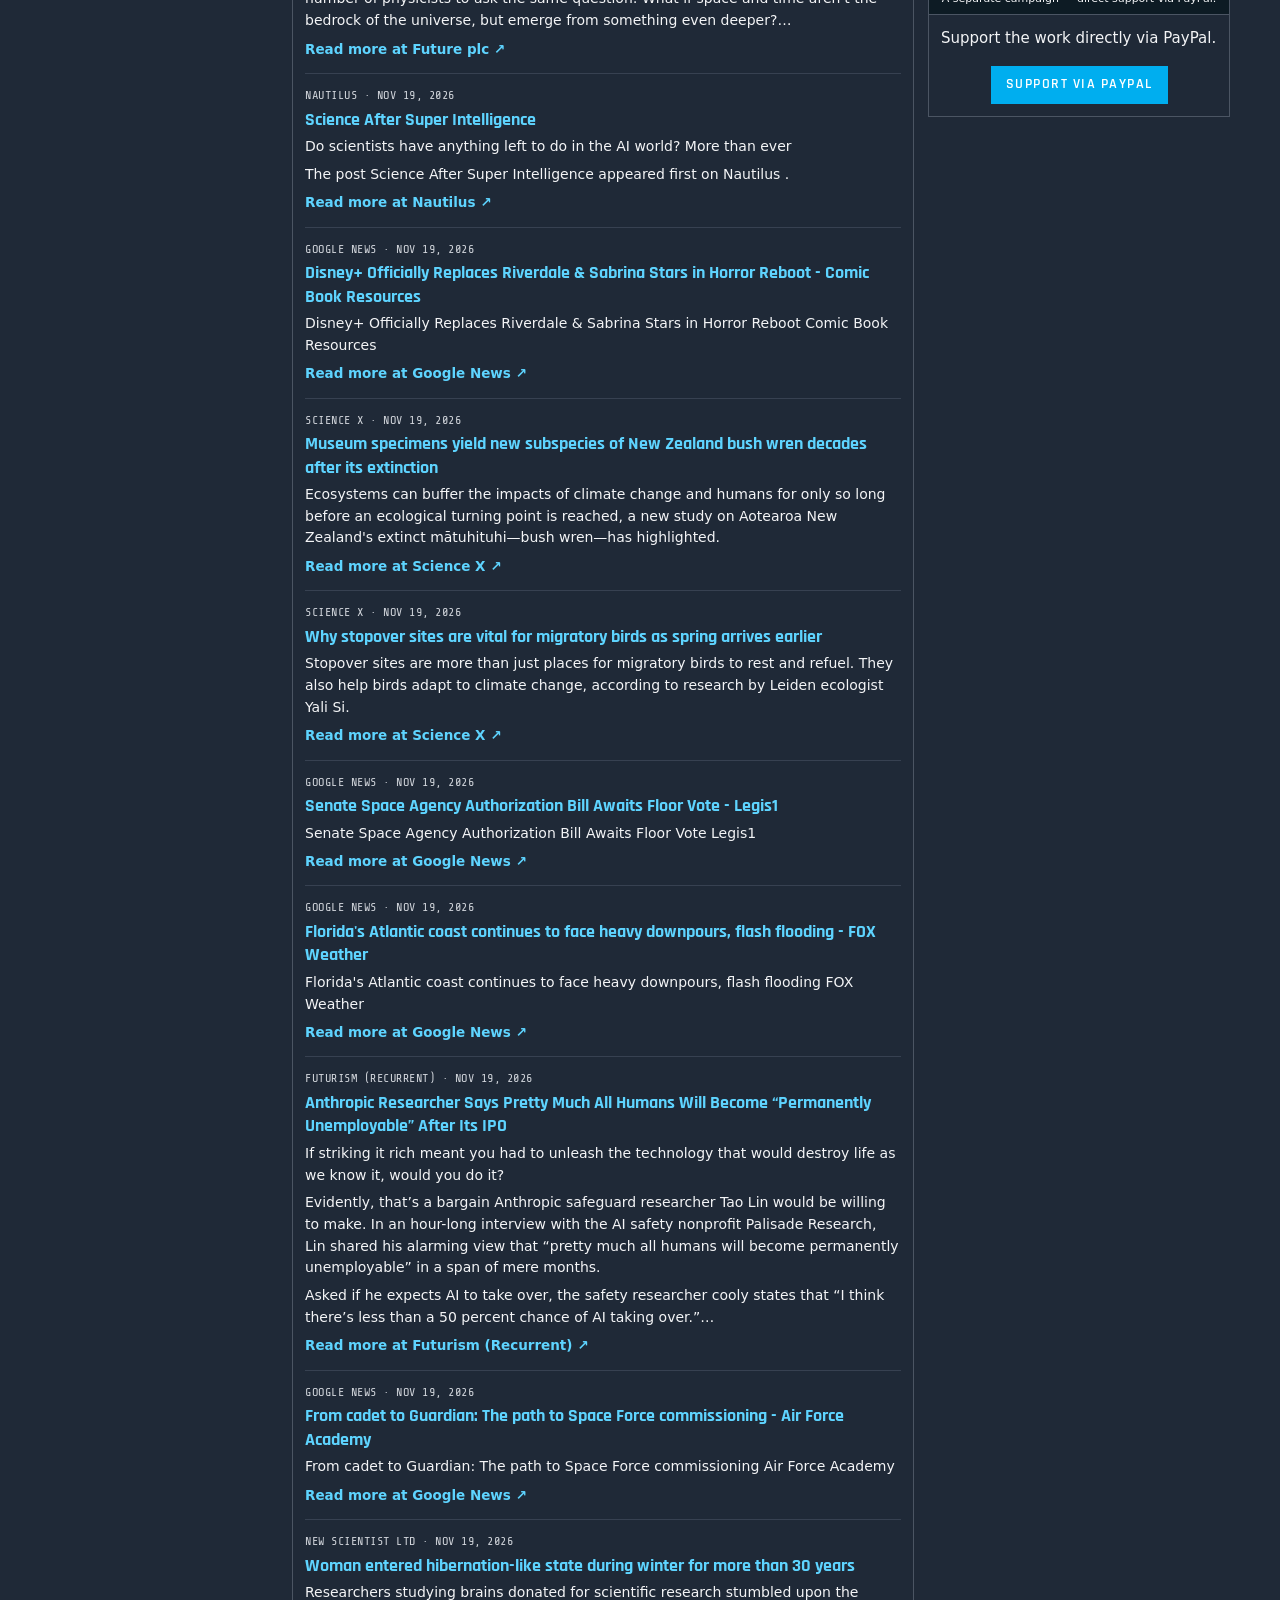
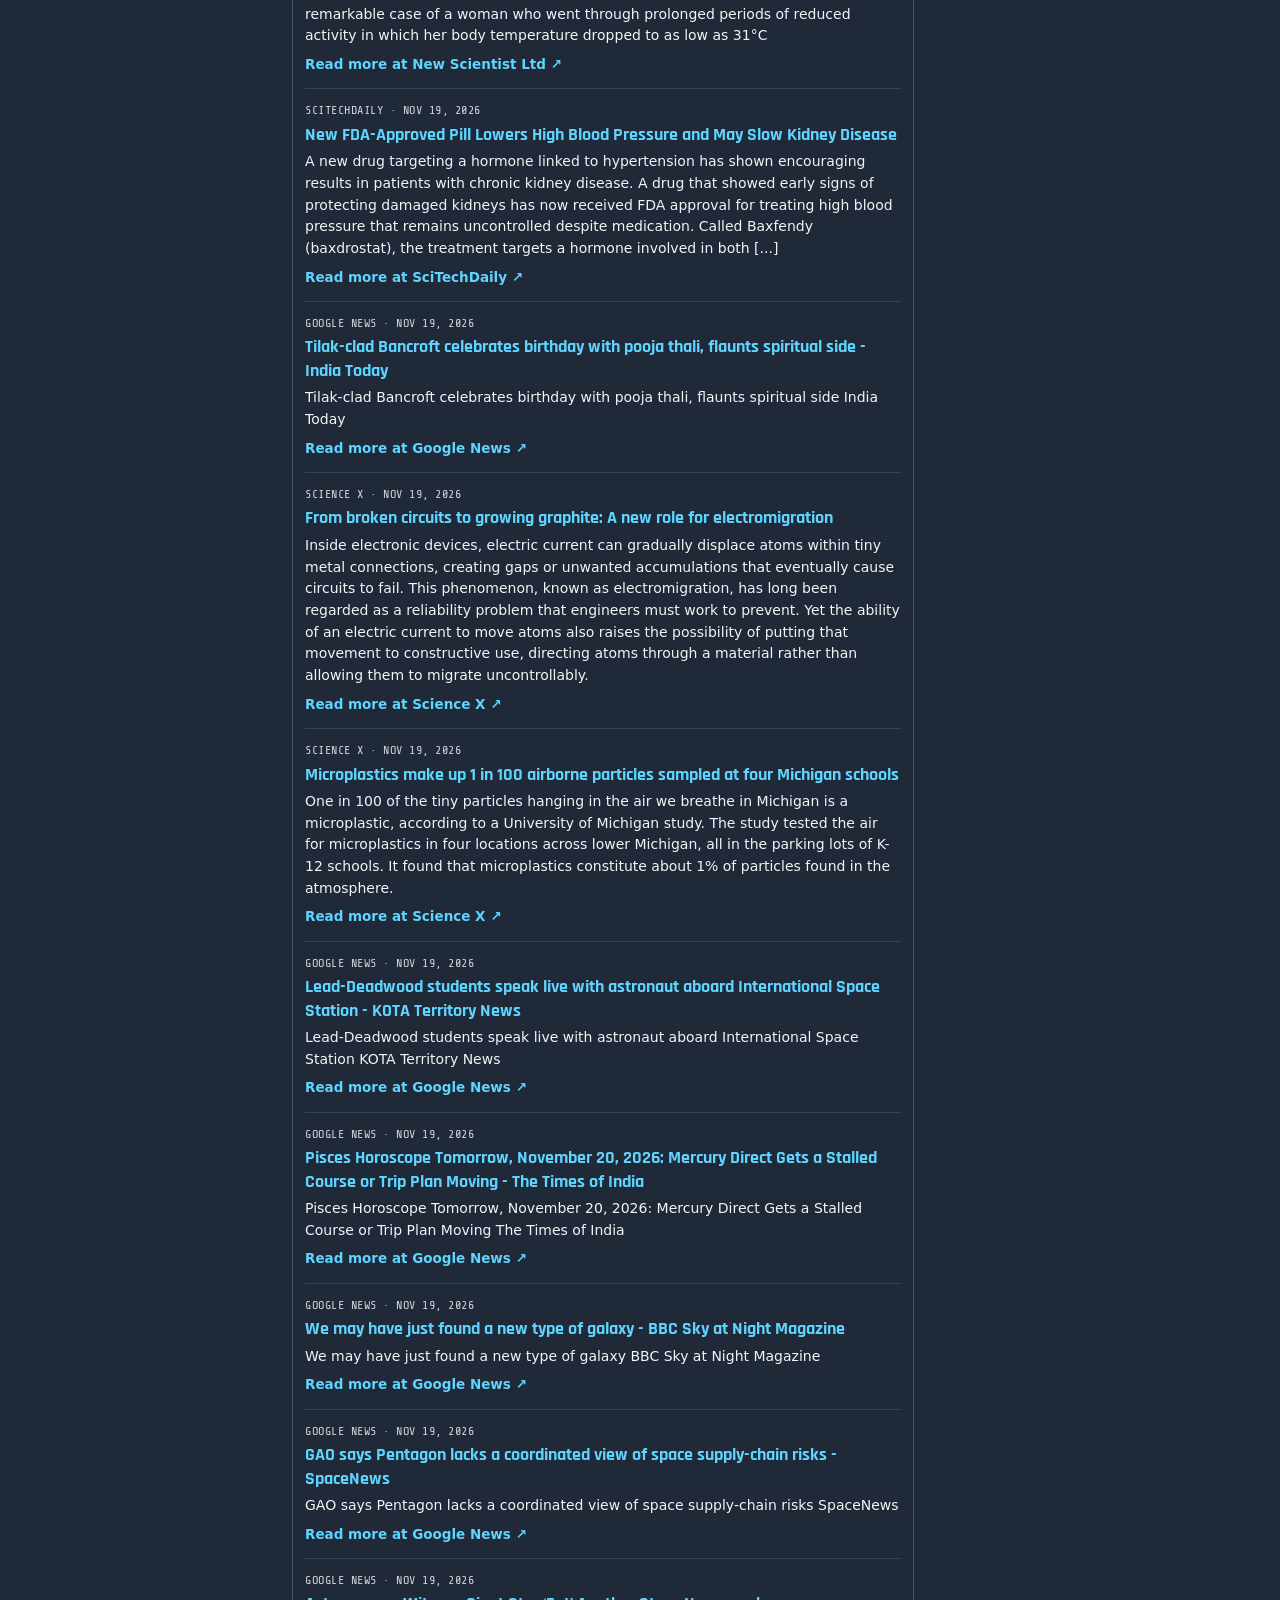
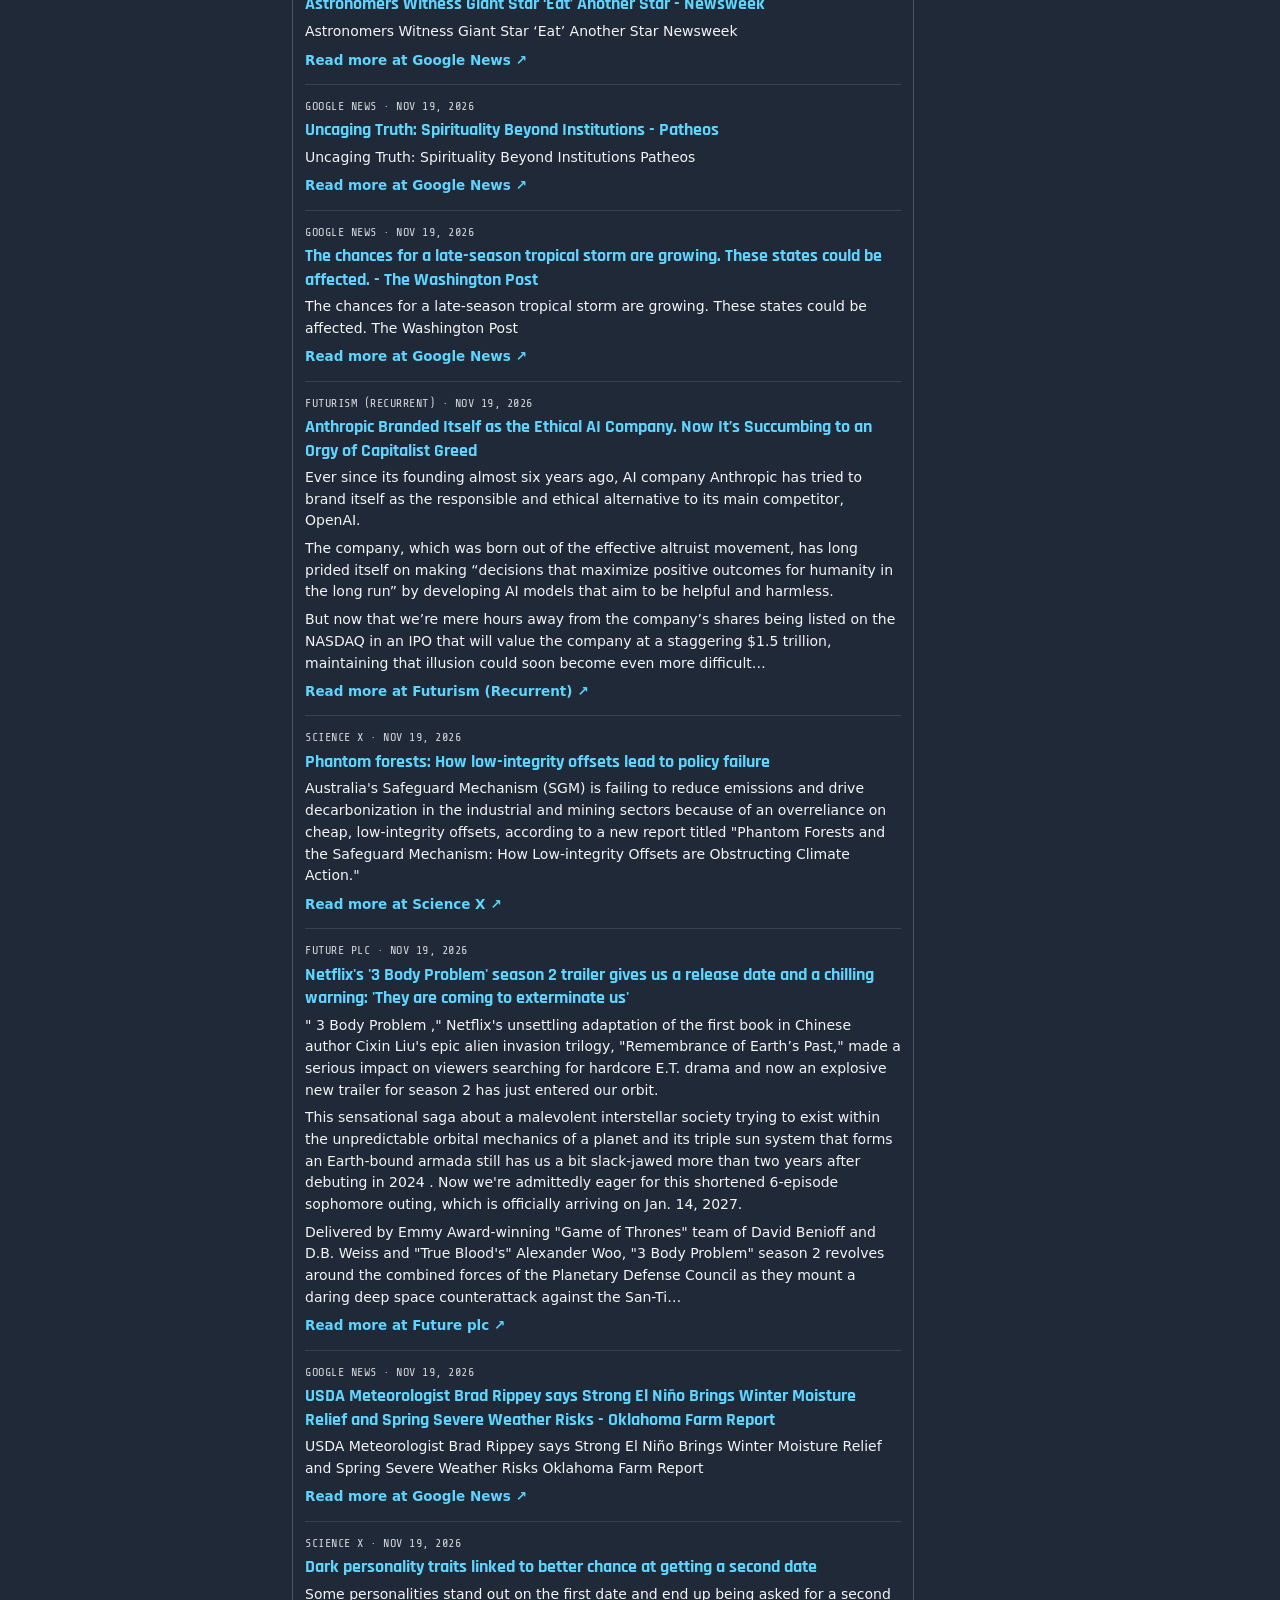
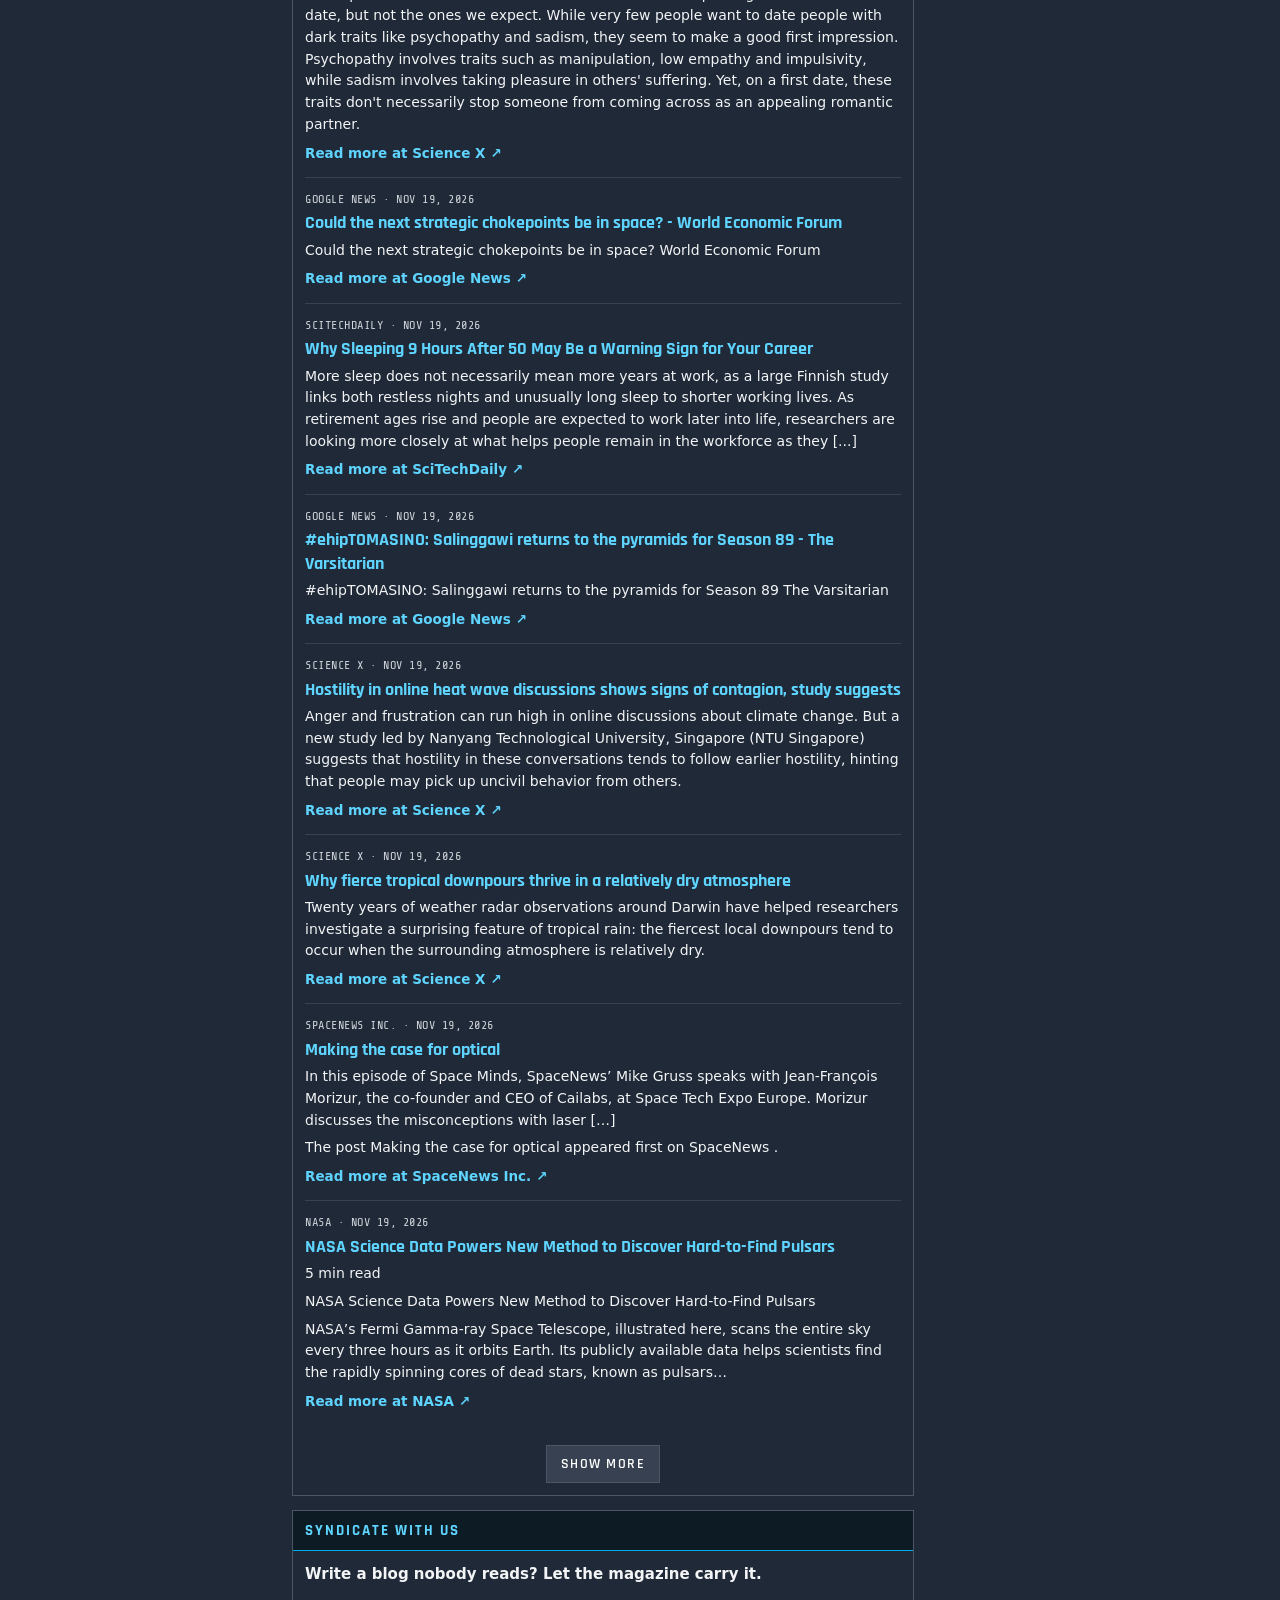
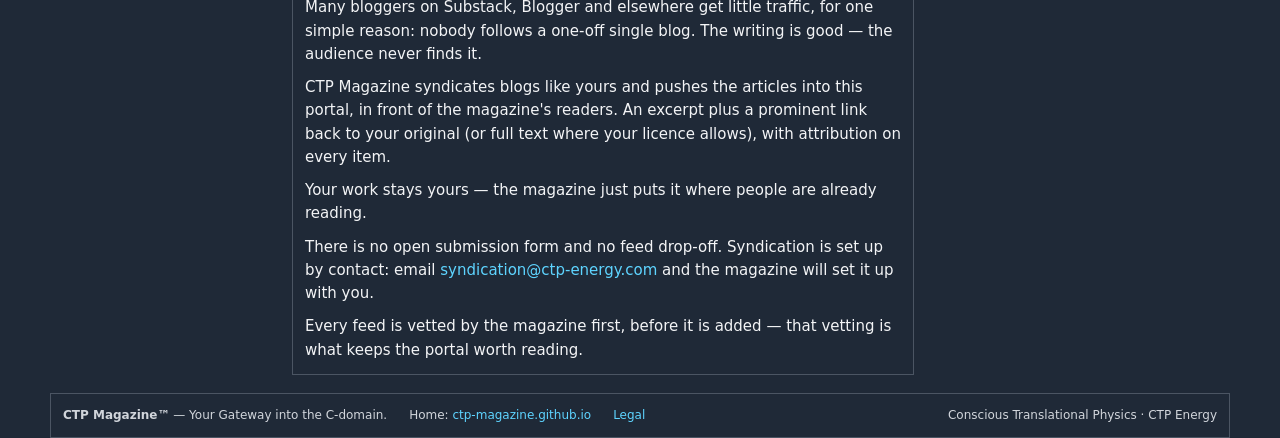
==== commit 255113f8: "CTP Music: whole module background matches the darker title strip, widget matches too" ====
--- a/index.html
+++ b/index.html
@@ -1190,6 +1190,63 @@
           </div>
         </section>
 
+
+
+<section class="module" id="club" aria-label="Club CTP">
+          <div class="module-title">Club CTP</div>
+          <div class="module-body">
+            <p><b>One membership across the whole CTP ecosystem.</b></p>
+            <p>Club CTP is the membership and identity layer connecting the whole CTP ecosystem — CTP Music, CTP University and CTP-EOS under one membership. Listeners become Members, Members become Participants, Participants become Contributors. Community first, commerce second — the portal comes first, the Marketplace later.</p>
+            <p style="font-family:'Rajdhani',sans-serif; font-weight:600; letter-spacing:1px; color:var(--heading);">LISTENERS → MEMBERS → PARTICIPANTS → CONTRIBUTORS</p>
+            <div class="club-tier">
+              <div class="t-head"><span class="t-name">Explorer</span><span class="t-price">Free</span></div>
+              <p style="margin:2px 0 0; font-size:13.5px;">Entry point into the CTP ecosystem.</p>
+              <ul><li>Public music access</li><li>Community discovery</li><li>Basic content access</li></ul>
+            </div>
+            <div class="club-tier">
+              <div class="t-head"><span class="t-name">Member · Bronze</span><span class="t-price">$5/mo · $50/yr</span></div>
+              <p style="margin:2px 0 0; font-size:13.5px;">Standard community membership.</p>
+              <ul><li>Expanded content access</li><li>Member channels</li><li>Community participation</li><li>Special announcements</li></ul>
+            </div>
+            <div class="club-tier">
+              <div class="t-head"><span class="t-name">Premium · Silver</span><span class="t-price">$15/mo · $150/yr</span></div>
+              <p style="margin:2px 0 0; font-size:13.5px;">Dedicated supporters.</p>
+              <ul><li>Exclusive releases</li><li>Premium audio libraries</li><li>Private experiences</li><li>Early access content</li></ul>
+            </div>
+            <div class="club-tier">
+              <div class="t-head"><span class="t-name">Patron · Gold</span><span class="t-price">$50/mo · $500/yr</span></div>
+              <p style="margin:2px 0 0; font-size:13.5px;">High-value supporters and ecosystem participants.</p>
+              <ul><li>Priority access</li><li>Recognition</li><li>Special releases</li><li>Premium community experiences</li></ul>
+            </div>
+            <div class="club-tier">
+              <div class="t-head"><span class="t-name">Founder&rsquo;s Circle · Platinum</span><span class="t-price">Custom</span></div>
+              <p style="margin:2px 0 0; font-size:13.5px;">Strategic supporters of the CTP ecosystem.</p>
+              <ul><li>Recognition</li><li>Exclusive access</li><li>Private opportunities</li><li>Long-term ecosystem participation</li></ul>
+            </div>
+            <p style="margin-top:10px;">On CTP Magazine, Club CTP is the membership layer of the magazine itself — the identity that carries across CTP Music, CTP University and the whole CTPVerse. <a href="https://ctp-music.github.io/#club" target="_blank" rel="noopener">See Club CTP on the Music Portal ↗</a></p>
+          </div>
+        </section>
+
+        <section class="module" id="tags" aria-label="Tags">
+          <div class="module-title">Tags</div>
+          <div class="module-body">
+            <div class="tag-cloud" id="tagCloud">
+              <a href="#latest" data-topic="Space &amp; Astronomy">Space &amp; Astronomy</a>
+              <a href="#latest" data-topic="UFOs &amp; UAPs">UFOs &amp; UAPs</a>
+              <a href="#latest" data-topic="Consciousness">Consciousness</a>
+              <a href="#latest" data-topic="Near-Death Experiences">Near-Death Experiences</a>
+              <a href="#latest" data-topic="Physics &amp; Preprints">Physics &amp; Preprints</a>
+              <a href="#latest" data-topic="Science &amp; the Future">Science &amp; the Future</a>
+              <a href="#latest" data-search="CTP Magazine">CTP Magazine</a>
+              <a href="#latest" data-search="CTPVerse">CTPVerse</a>
+              <a href="#latest" data-search="Writing">Writing</a>
+              <a href="#latest" data-search="Blogging">Blogging</a>
+              <a href="#latest" data-search="Syndication">Syndication</a>
+              <a href="#latest" data-search="Contributors">Contributors</a>
+              <a href="#latest" data-search="Publishing">Publishing</a>
+            </div>
+          </div>
+        </section>
 <section class="module" id="linkedin" aria-label="CTPVerse LinkedIn pages">
           <div class="module-title">CTPVerse LinkedIn Pages</div>
           <div class="module-body">
@@ -1235,62 +1292,6 @@
               <a href="https://linkedin.com/company/ctp-entertainment" target="_blank" rel="noopener">CTP Entertainment™ (CTPENT) <span class="ext">↗</span></a>
               <a href="https://www.linkedin.com/showcase/ctp-sports" target="_blank" rel="noopener">CTP Sports™ (CTPS) <span class="ext">↗</span></a>
               <a href="https://www.linkedin.com/company/oort-order" target="_blank" rel="noopener">Ontological Order of the Resonant Triad™ (OORT) <span class="ext">↗</span></a>
-            </div>
-          </div>
-        </section>
-
-<section class="module" id="club" aria-label="Club CTP">
-          <div class="module-title">Club CTP</div>
-          <div class="module-body">
-            <p><b>One membership across the whole CTP ecosystem.</b></p>
-            <p>Club CTP is the membership and identity layer connecting the whole CTP ecosystem — CTP Music, CTP University and CTP-EOS under one membership. Listeners become Members, Members become Participants, Participants become Contributors. Community first, commerce second — the portal comes first, the Marketplace later.</p>
-            <p style="font-family:'Rajdhani',sans-serif; font-weight:600; letter-spacing:1px; color:var(--heading);">LISTENERS → MEMBERS → PARTICIPANTS → CONTRIBUTORS</p>
-            <div class="club-tier">
-              <div class="t-head"><span class="t-name">Explorer</span><span class="t-price">Free</span></div>
-              <p style="margin:2px 0 0; font-size:13.5px;">Entry point into the CTP ecosystem.</p>
-              <ul><li>Public music access</li><li>Community discovery</li><li>Basic content access</li></ul>
-            </div>
-            <div class="club-tier">
-              <div class="t-head"><span class="t-name">Member · Bronze</span><span class="t-price">$5/mo · $50/yr</span></div>
-              <p style="margin:2px 0 0; font-size:13.5px;">Standard community membership.</p>
-              <ul><li>Expanded content access</li><li>Member channels</li><li>Community participation</li><li>Special announcements</li></ul>
-            </div>
-            <div class="club-tier">
-              <div class="t-head"><span class="t-name">Premium · Silver</span><span class="t-price">$15/mo · $150/yr</span></div>
-              <p style="margin:2px 0 0; font-size:13.5px;">Dedicated supporters.</p>
-              <ul><li>Exclusive releases</li><li>Premium audio libraries</li><li>Private experiences</li><li>Early access content</li></ul>
-            </div>
-            <div class="club-tier">
-              <div class="t-head"><span class="t-name">Patron · Gold</span><span class="t-price">$50/mo · $500/yr</span></div>
-              <p style="margin:2px 0 0; font-size:13.5px;">High-value supporters and ecosystem participants.</p>
-              <ul><li>Priority access</li><li>Recognition</li><li>Special releases</li><li>Premium community experiences</li></ul>
-            </div>
-            <div class="club-tier">
-              <div class="t-head"><span class="t-name">Founder&rsquo;s Circle · Platinum</span><span class="t-price">Custom</span></div>
-              <p style="margin:2px 0 0; font-size:13.5px;">Strategic supporters of the CTP ecosystem.</p>
-              <ul><li>Recognition</li><li>Exclusive access</li><li>Private opportunities</li><li>Long-term ecosystem participation</li></ul>
-            </div>
-            <p style="margin-top:10px;">On CTP Magazine, Club CTP is the membership layer of the magazine itself — the identity that carries across CTP Music, CTP University and the whole CTPVerse. <a href="https://ctp-music.github.io/#club" target="_blank" rel="noopener">See Club CTP on the Music Portal ↗</a></p>
-          </div>
-        </section>
-
-        <section class="module" id="tags" aria-label="Tags">
-          <div class="module-title">Tags</div>
-          <div class="module-body">
-            <div class="tag-cloud" id="tagCloud">
-              <a href="#latest" data-topic="Space &amp; Astronomy">Space &amp; Astronomy</a>
-              <a href="#latest" data-topic="UFOs &amp; UAPs">UFOs &amp; UAPs</a>
-              <a href="#latest" data-topic="Consciousness">Consciousness</a>
-              <a href="#latest" data-topic="Near-Death Experiences">Near-Death Experiences</a>
-              <a href="#latest" data-topic="Physics &amp; Preprints">Physics &amp; Preprints</a>
-              <a href="#latest" data-topic="Science &amp; the Future">Science &amp; the Future</a>
-              <a href="#latest" data-search="CTP Magazine">CTP Magazine</a>
-              <a href="#latest" data-search="CTPVerse">CTPVerse</a>
-              <a href="#latest" data-search="Writing">Writing</a>
-              <a href="#latest" data-search="Blogging">Blogging</a>
-              <a href="#latest" data-search="Syndication">Syndication</a>
-              <a href="#latest" data-search="Contributors">Contributors</a>
-              <a href="#latest" data-search="Publishing">Publishing</a>
             </div>
           </div>
         </section>
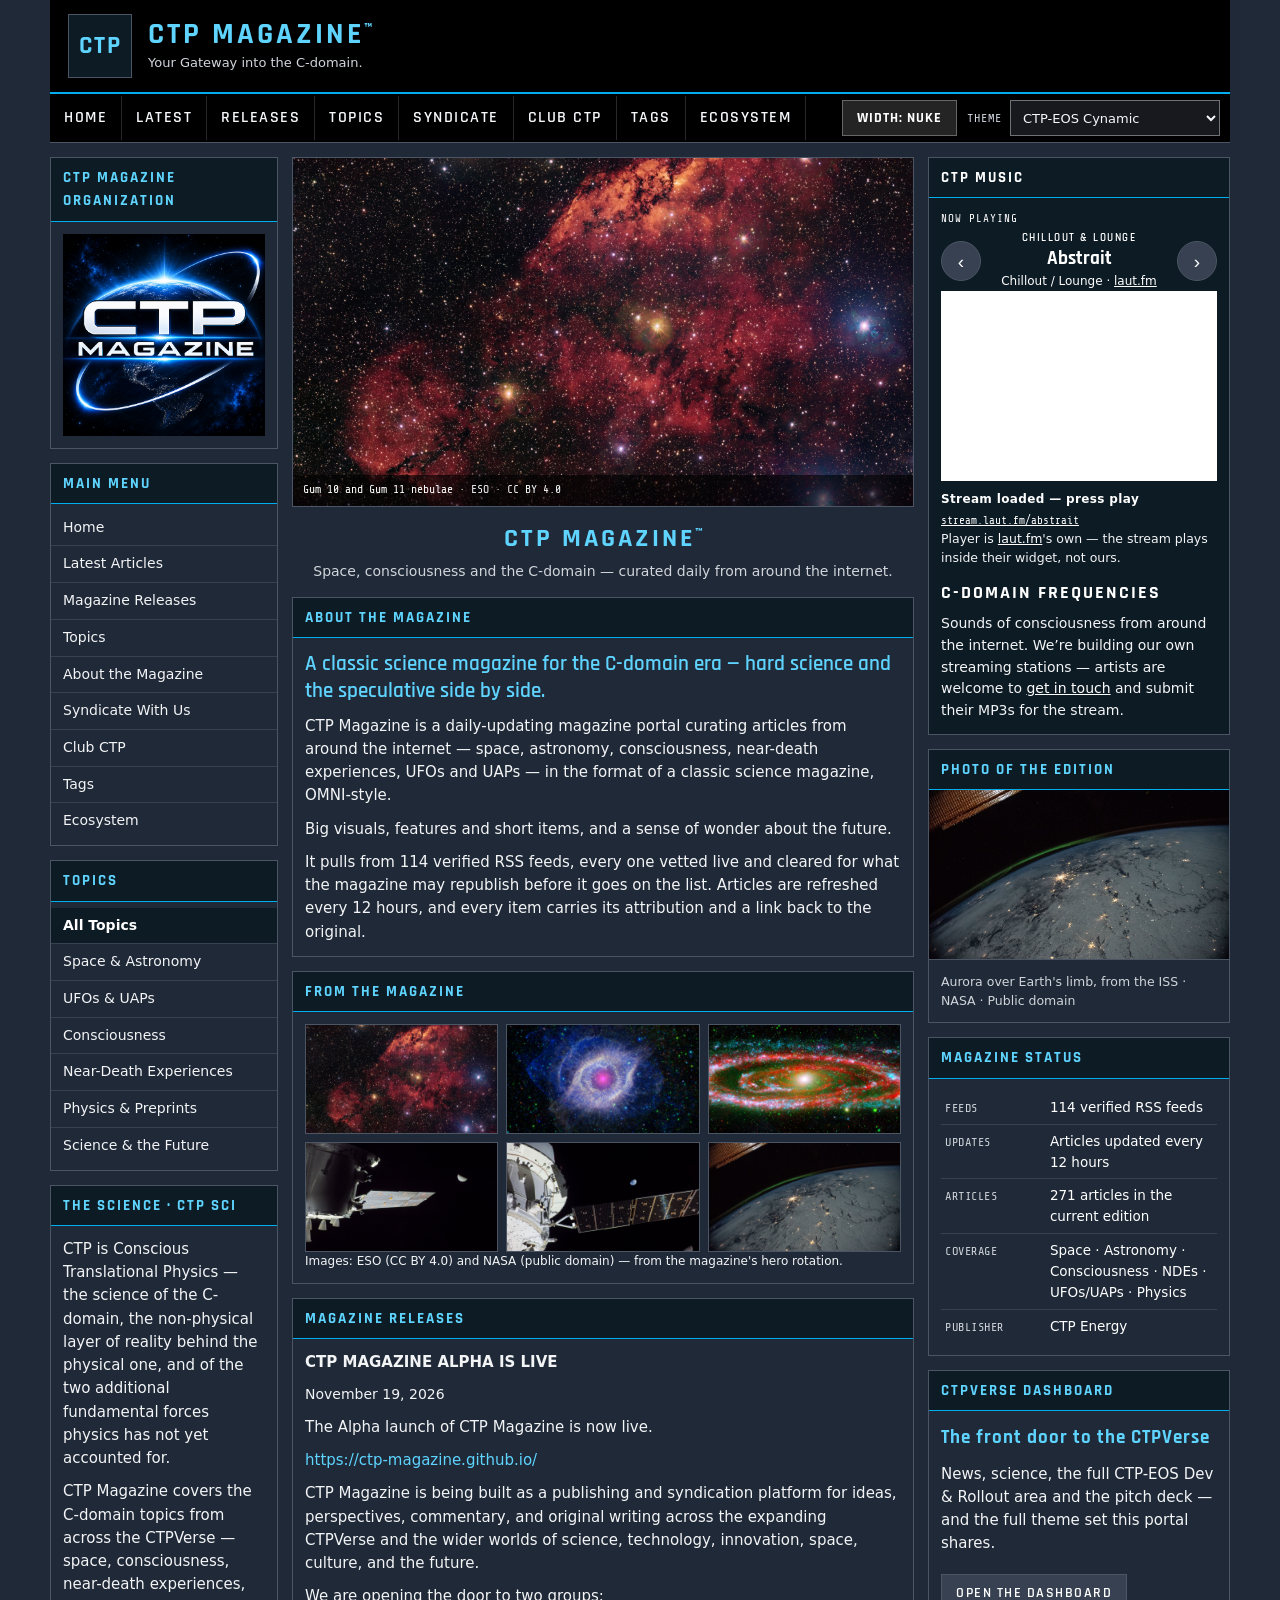
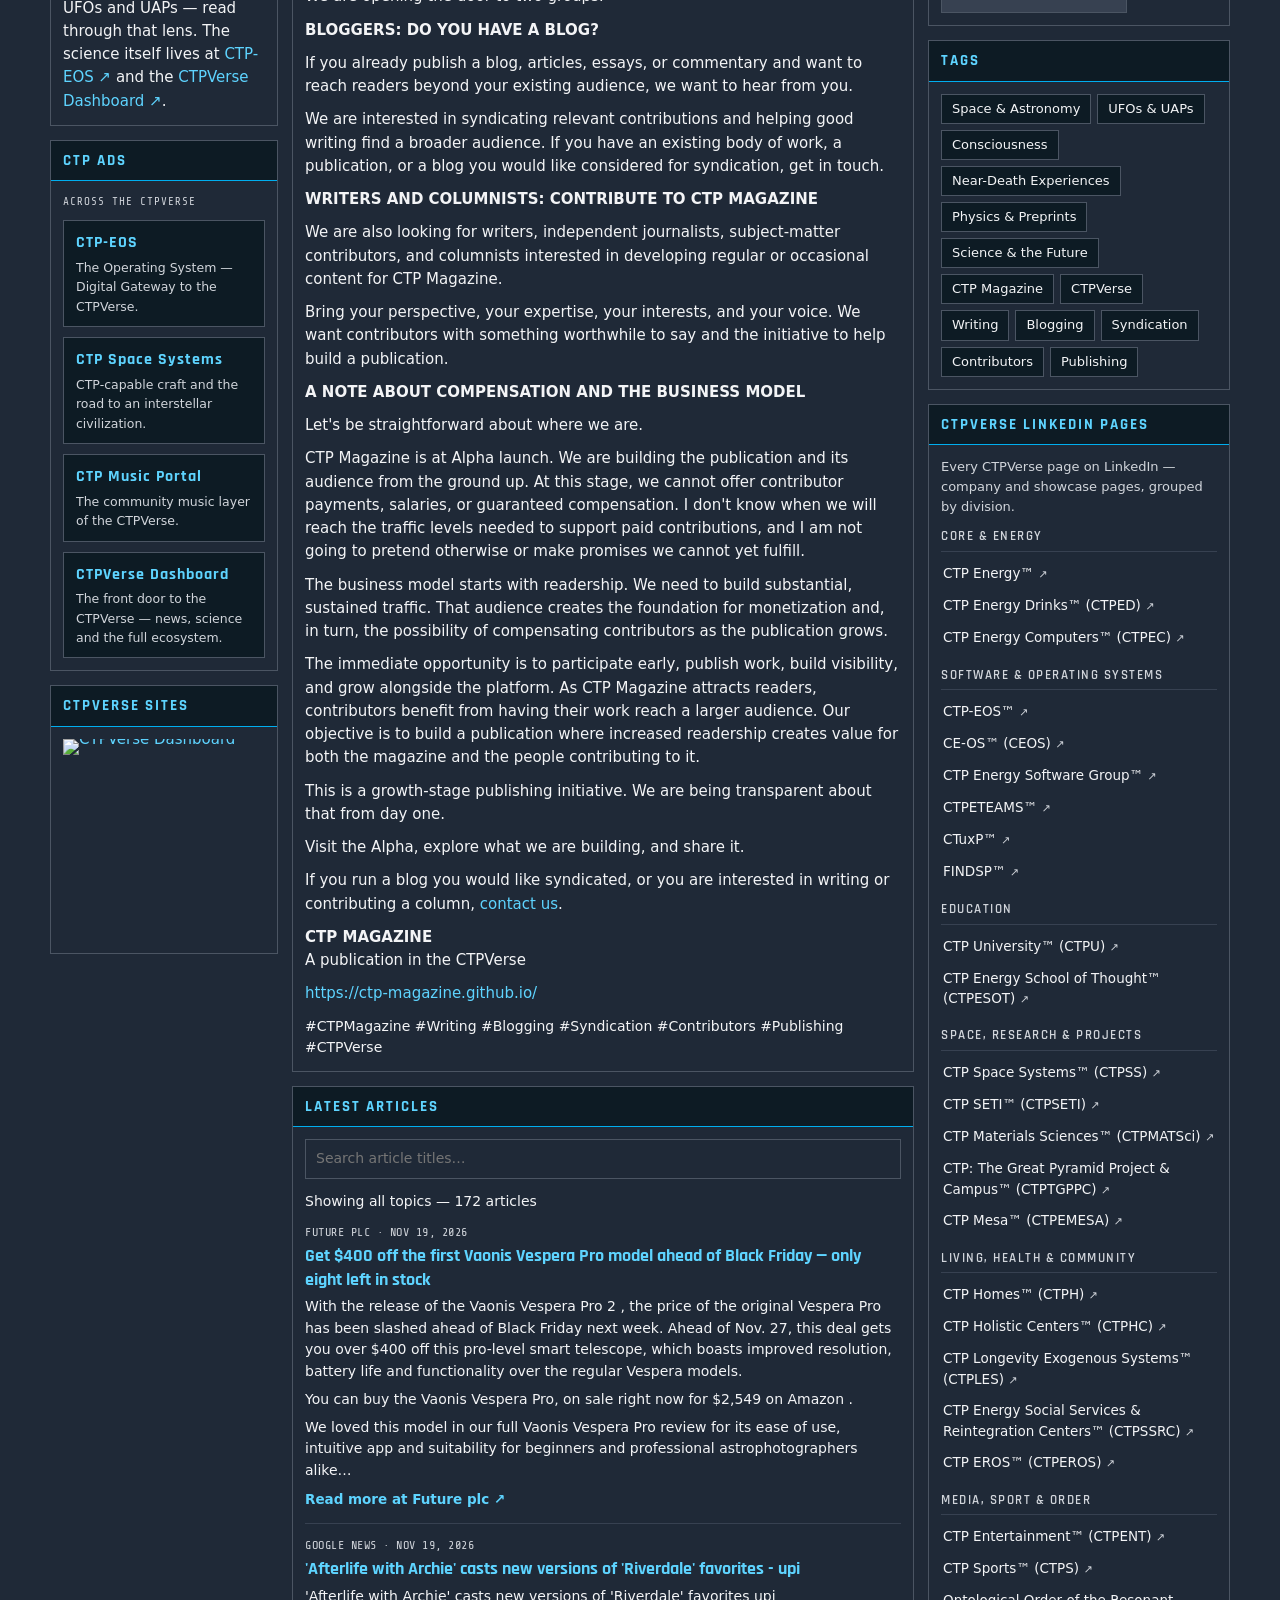
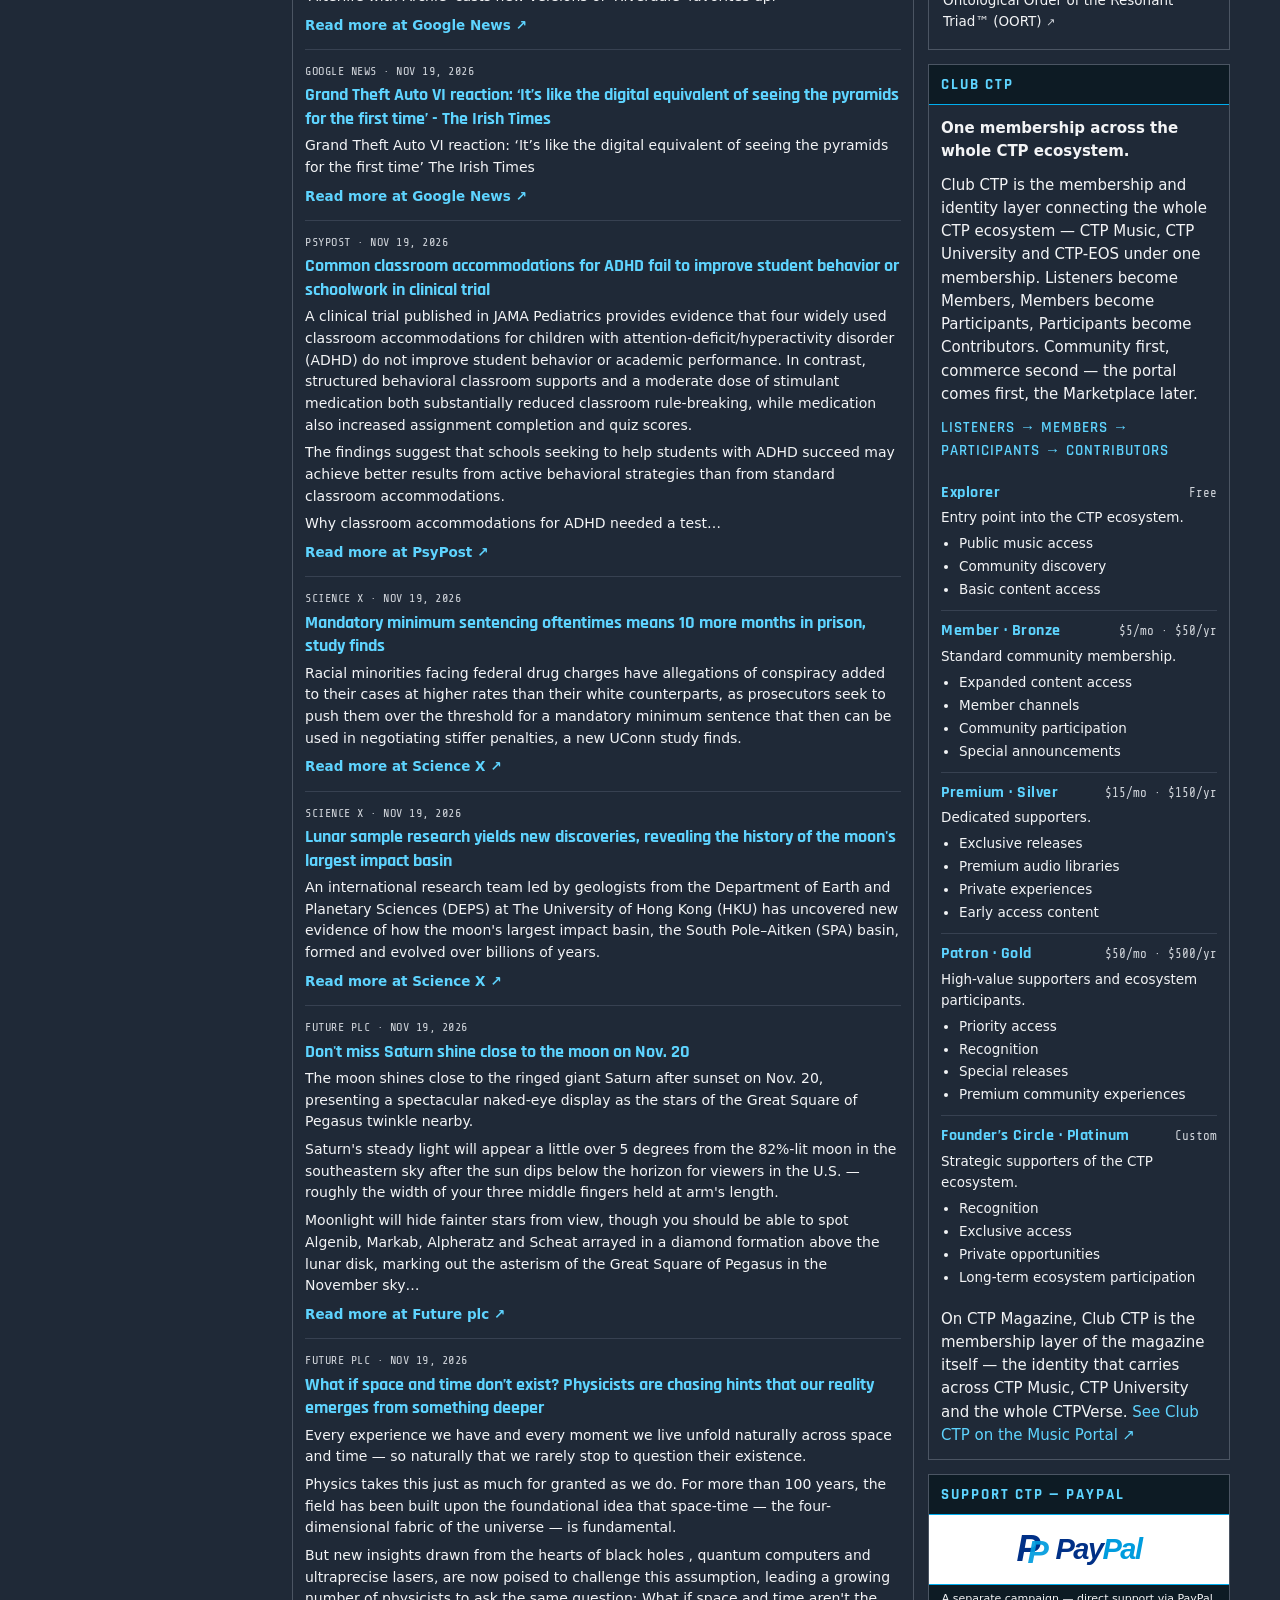
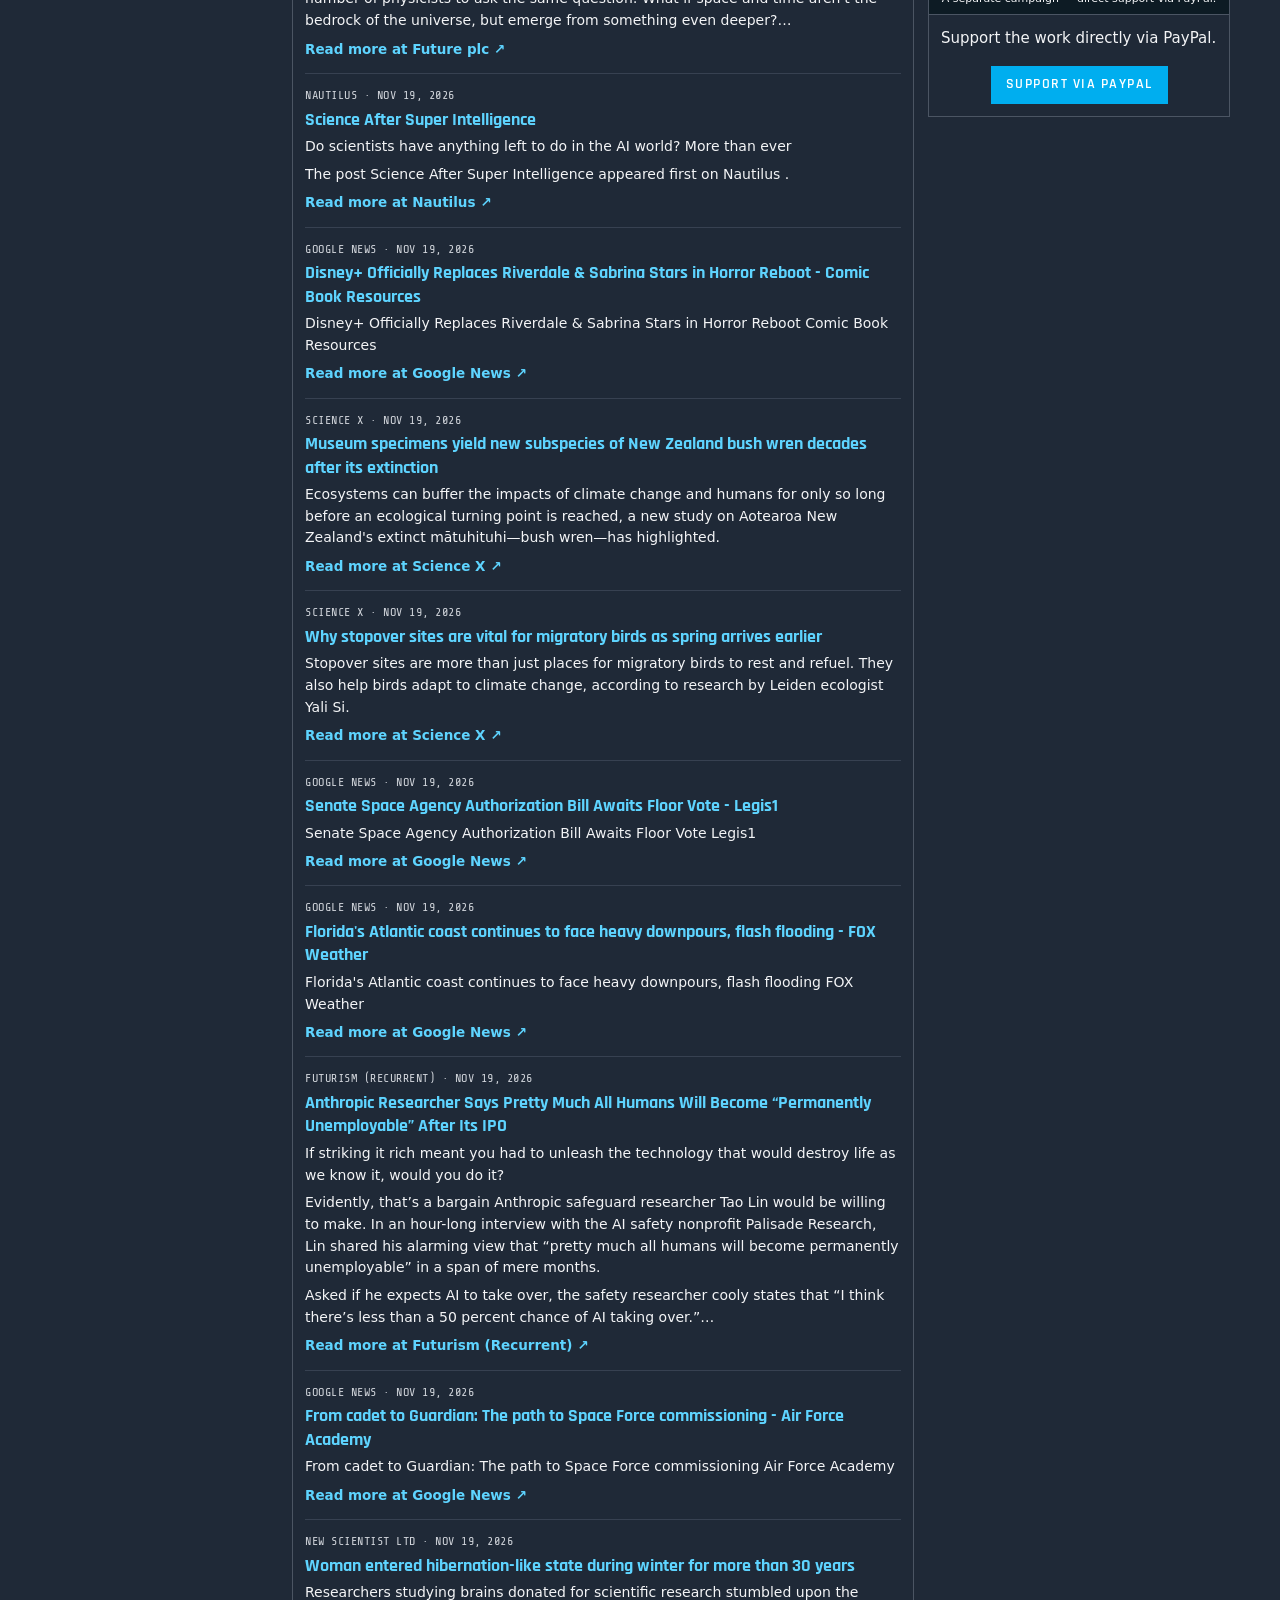
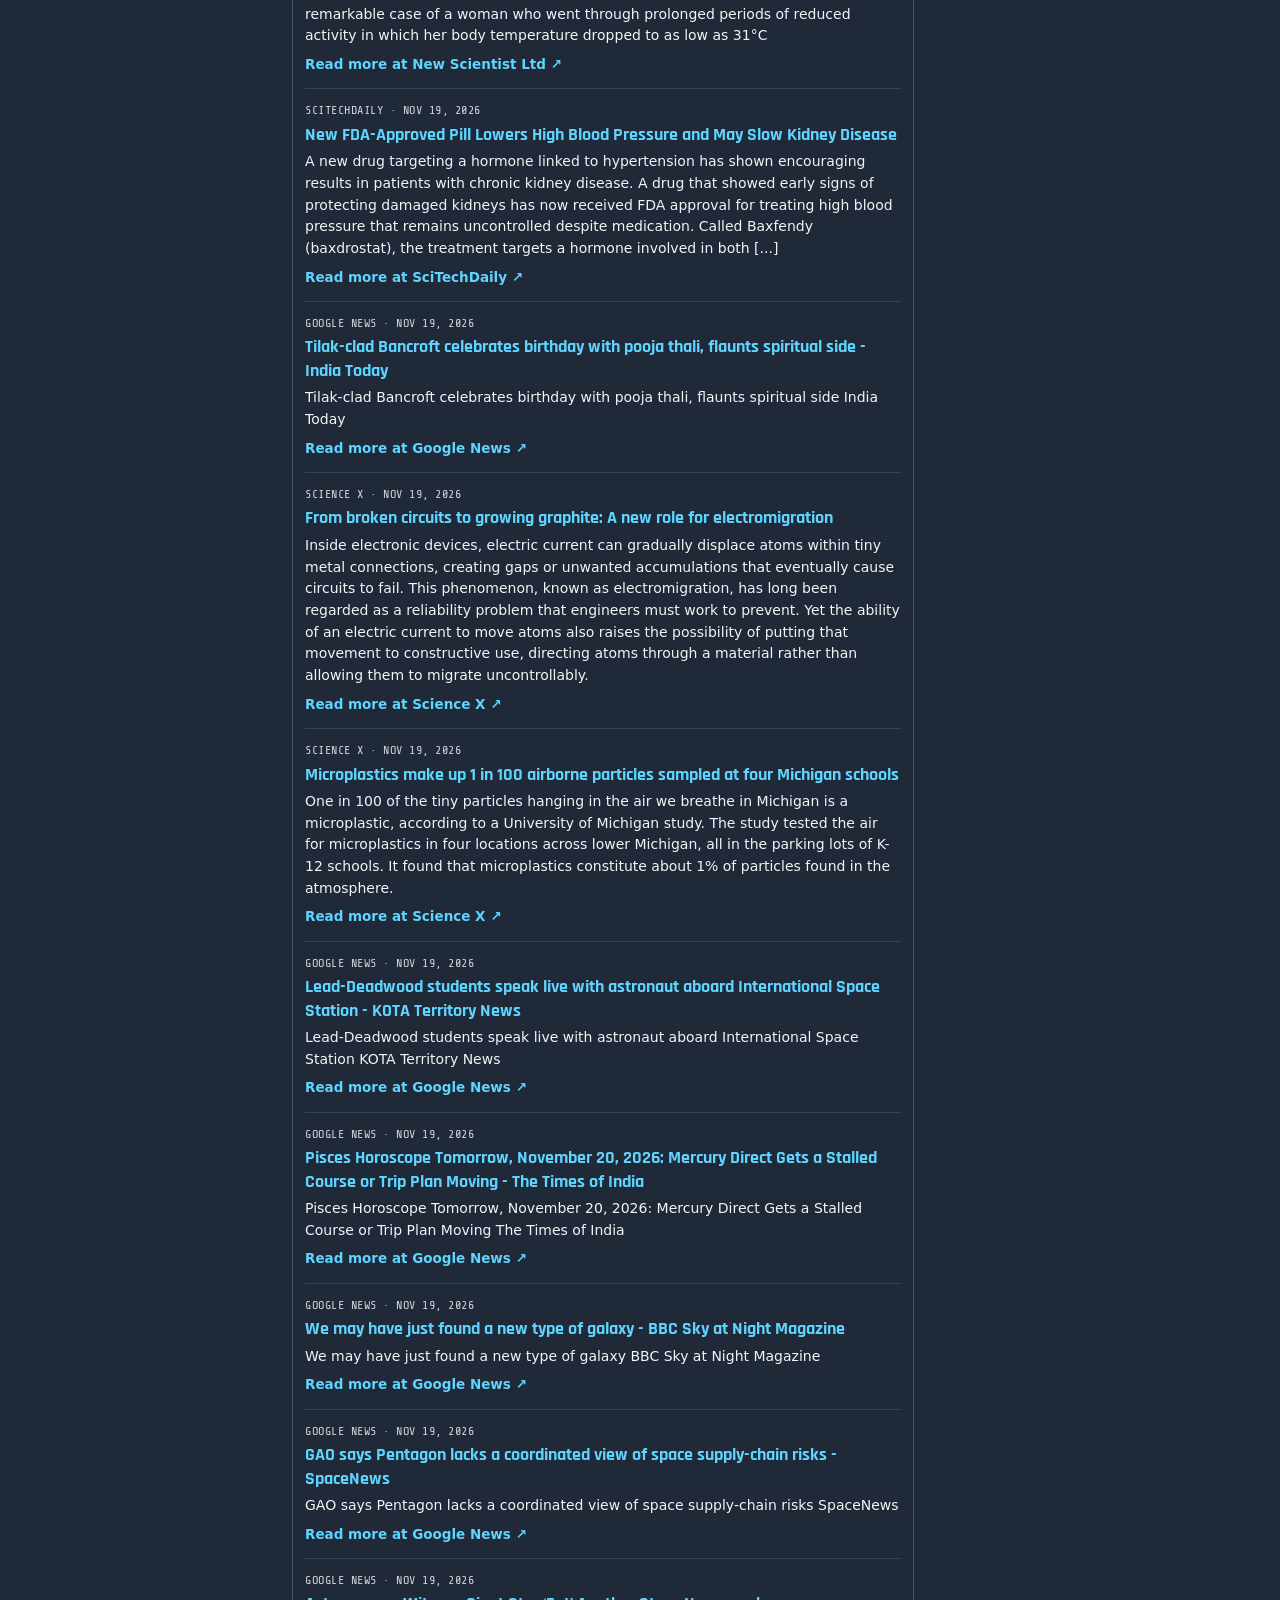
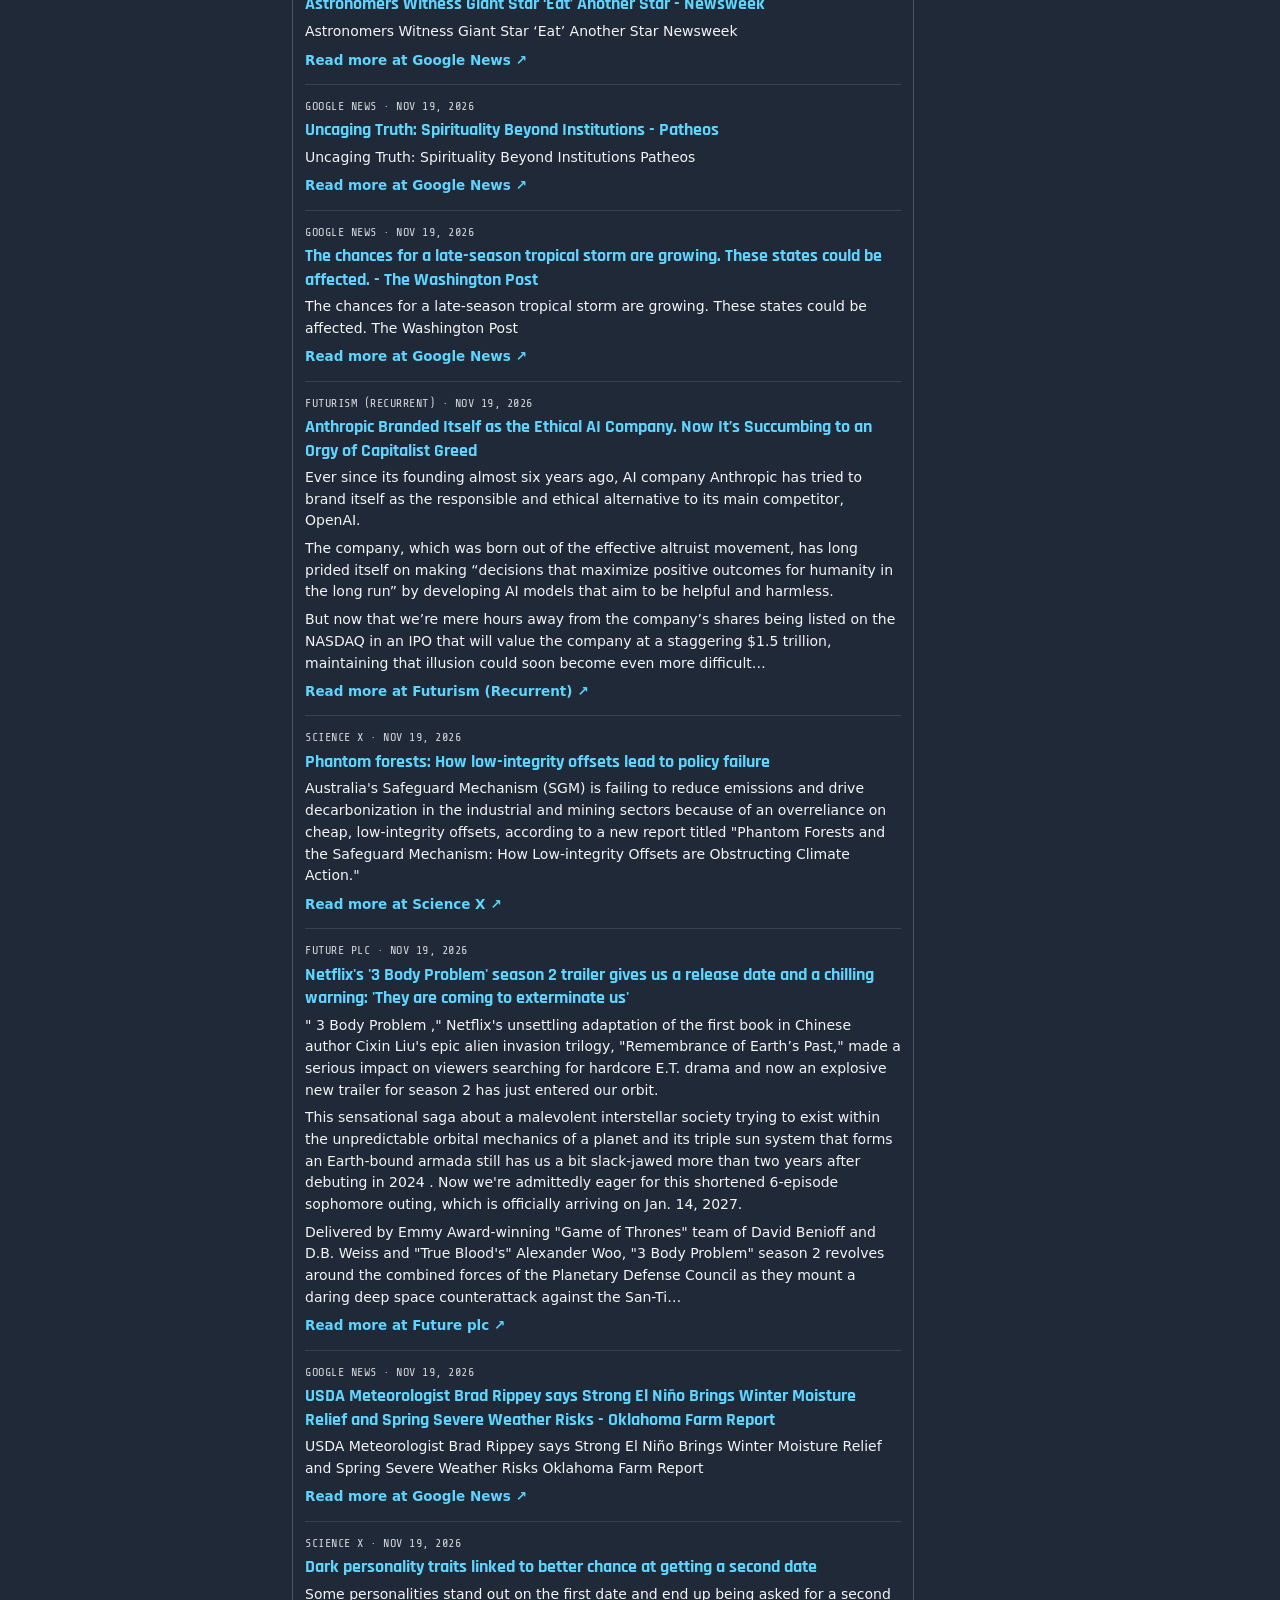
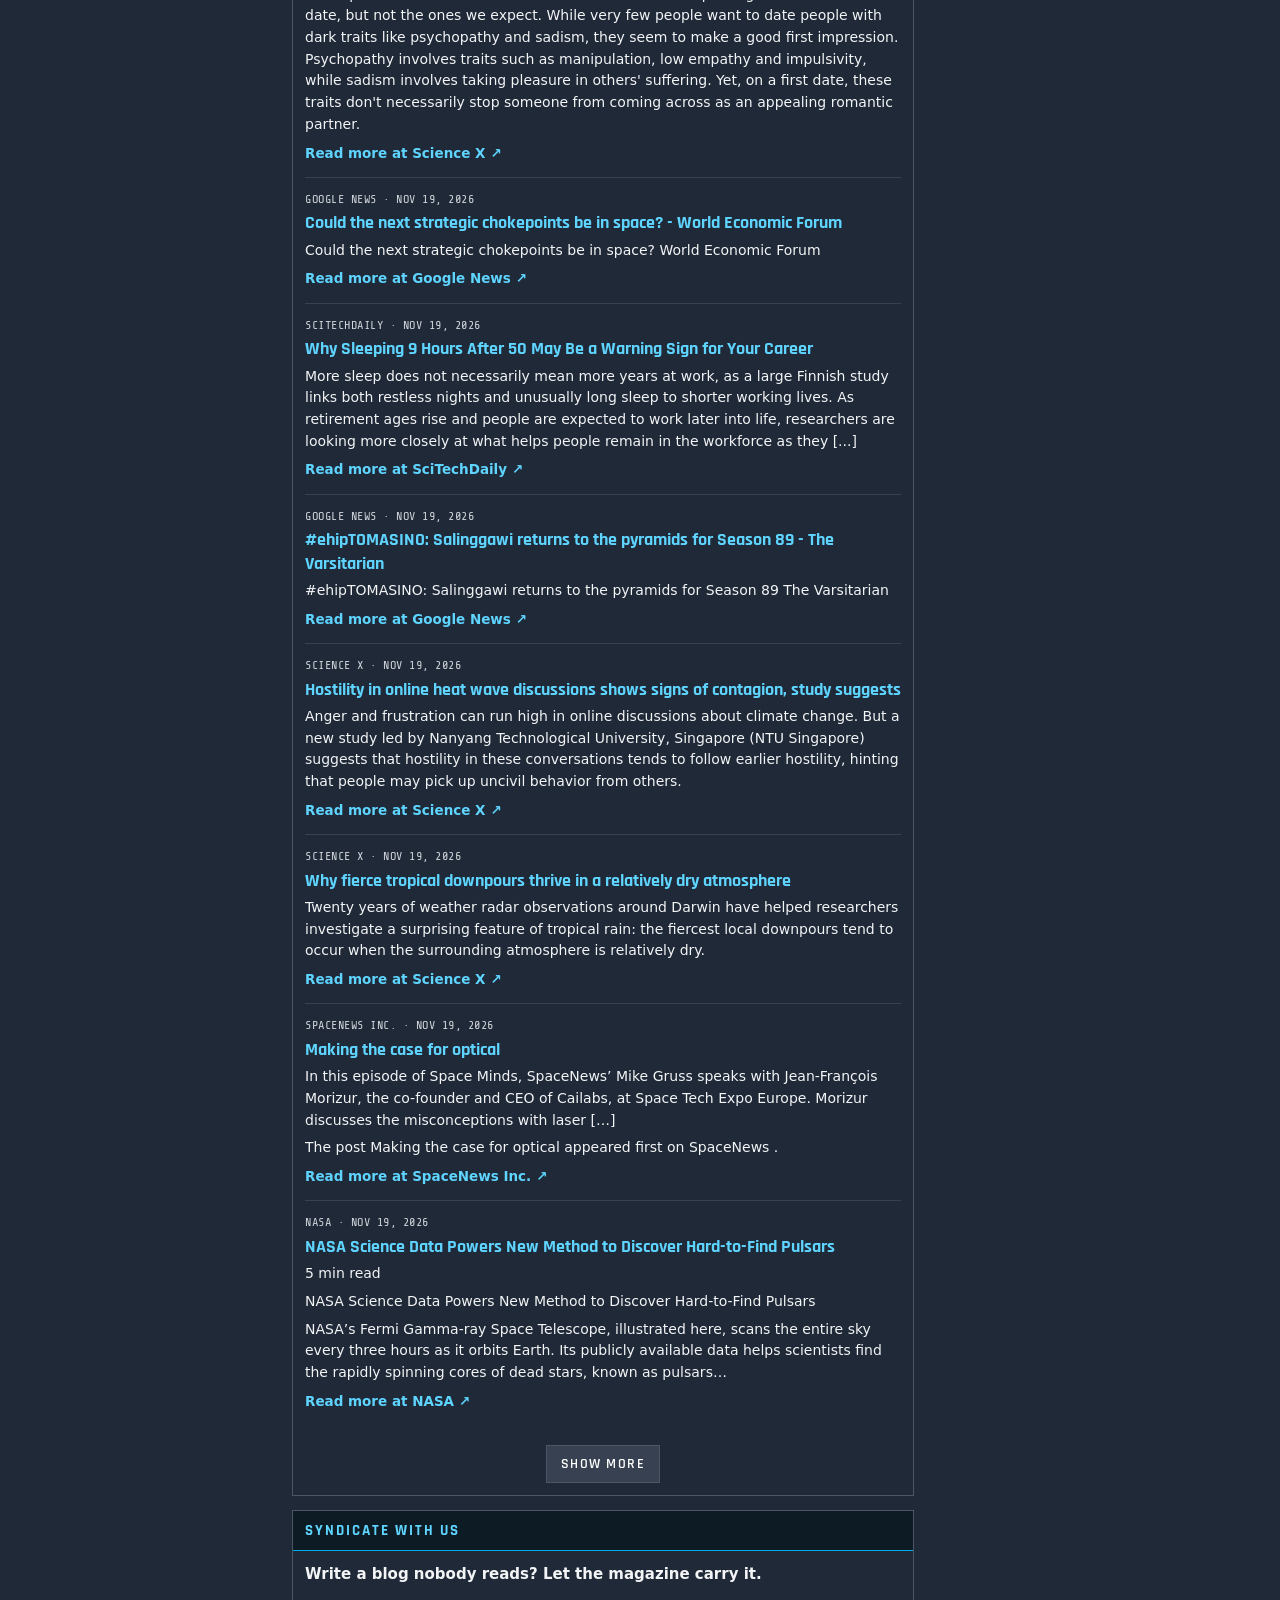
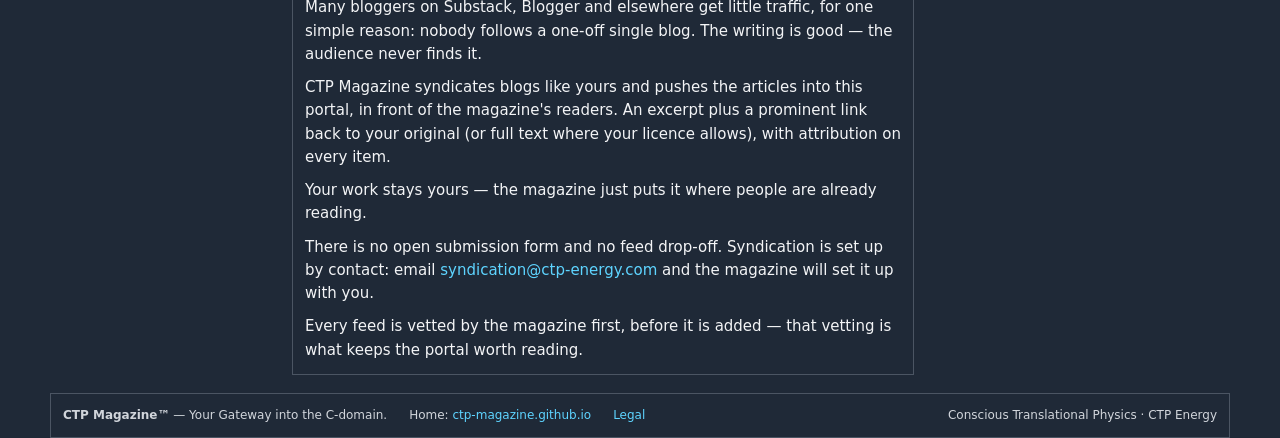
==== commit 7243c0b6: "CTP Music: whole module background matches the darker title strip, widget matches too" ====
--- a/index.html
+++ b/index.html
@@ -1192,40 +1192,7 @@
 
 
 
-<section class="module" id="club" aria-label="Club CTP">
-          <div class="module-title">Club CTP</div>
-          <div class="module-body">
-            <p><b>One membership across the whole CTP ecosystem.</b></p>
-            <p>Club CTP is the membership and identity layer connecting the whole CTP ecosystem — CTP Music, CTP University and CTP-EOS under one membership. Listeners become Members, Members become Participants, Participants become Contributors. Community first, commerce second — the portal comes first, the Marketplace later.</p>
-            <p style="font-family:'Rajdhani',sans-serif; font-weight:600; letter-spacing:1px; color:var(--heading);">LISTENERS → MEMBERS → PARTICIPANTS → CONTRIBUTORS</p>
-            <div class="club-tier">
-              <div class="t-head"><span class="t-name">Explorer</span><span class="t-price">Free</span></div>
-              <p style="margin:2px 0 0; font-size:13.5px;">Entry point into the CTP ecosystem.</p>
-              <ul><li>Public music access</li><li>Community discovery</li><li>Basic content access</li></ul>
-            </div>
-            <div class="club-tier">
-              <div class="t-head"><span class="t-name">Member · Bronze</span><span class="t-price">$5/mo · $50/yr</span></div>
-              <p style="margin:2px 0 0; font-size:13.5px;">Standard community membership.</p>
-              <ul><li>Expanded content access</li><li>Member channels</li><li>Community participation</li><li>Special announcements</li></ul>
-            </div>
-            <div class="club-tier">
-              <div class="t-head"><span class="t-name">Premium · Silver</span><span class="t-price">$15/mo · $150/yr</span></div>
-              <p style="margin:2px 0 0; font-size:13.5px;">Dedicated supporters.</p>
-              <ul><li>Exclusive releases</li><li>Premium audio libraries</li><li>Private experiences</li><li>Early access content</li></ul>
-            </div>
-            <div class="club-tier">
-              <div class="t-head"><span class="t-name">Patron · Gold</span><span class="t-price">$50/mo · $500/yr</span></div>
-              <p style="margin:2px 0 0; font-size:13.5px;">High-value supporters and ecosystem participants.</p>
-              <ul><li>Priority access</li><li>Recognition</li><li>Special releases</li><li>Premium community experiences</li></ul>
-            </div>
-            <div class="club-tier">
-              <div class="t-head"><span class="t-name">Founder&rsquo;s Circle · Platinum</span><span class="t-price">Custom</span></div>
-              <p style="margin:2px 0 0; font-size:13.5px;">Strategic supporters of the CTP ecosystem.</p>
-              <ul><li>Recognition</li><li>Exclusive access</li><li>Private opportunities</li><li>Long-term ecosystem participation</li></ul>
-            </div>
-            <p style="margin-top:10px;">On CTP Magazine, Club CTP is the membership layer of the magazine itself — the identity that carries across CTP Music, CTP University and the whole CTPVerse. <a href="https://ctp-music.github.io/#club" target="_blank" rel="noopener">See Club CTP on the Music Portal ↗</a></p>
-          </div>
-        </section>
+
 
         <section class="module" id="tags" aria-label="Tags">
           <div class="module-title">Tags</div>
@@ -1293,6 +1260,40 @@
               <a href="https://www.linkedin.com/showcase/ctp-sports" target="_blank" rel="noopener">CTP Sports™ (CTPS) <span class="ext">↗</span></a>
               <a href="https://www.linkedin.com/company/oort-order" target="_blank" rel="noopener">Ontological Order of the Resonant Triad™ (OORT) <span class="ext">↗</span></a>
             </div>
+          </div>
+        </section>
+<section class="module" id="club" aria-label="Club CTP">
+          <div class="module-title">Club CTP</div>
+          <div class="module-body">
+            <p><b>One membership across the whole CTP ecosystem.</b></p>
+            <p>Club CTP is the membership and identity layer connecting the whole CTP ecosystem — CTP Music, CTP University and CTP-EOS under one membership. Listeners become Members, Members become Participants, Participants become Contributors. Community first, commerce second — the portal comes first, the Marketplace later.</p>
+            <p style="font-family:'Rajdhani',sans-serif; font-weight:600; letter-spacing:1px; color:var(--heading);">LISTENERS → MEMBERS → PARTICIPANTS → CONTRIBUTORS</p>
+            <div class="club-tier">
+              <div class="t-head"><span class="t-name">Explorer</span><span class="t-price">Free</span></div>
+              <p style="margin:2px 0 0; font-size:13.5px;">Entry point into the CTP ecosystem.</p>
+              <ul><li>Public music access</li><li>Community discovery</li><li>Basic content access</li></ul>
+            </div>
+            <div class="club-tier">
+              <div class="t-head"><span class="t-name">Member · Bronze</span><span class="t-price">$5/mo · $50/yr</span></div>
+              <p style="margin:2px 0 0; font-size:13.5px;">Standard community membership.</p>
+              <ul><li>Expanded content access</li><li>Member channels</li><li>Community participation</li><li>Special announcements</li></ul>
+            </div>
+            <div class="club-tier">
+              <div class="t-head"><span class="t-name">Premium · Silver</span><span class="t-price">$15/mo · $150/yr</span></div>
+              <p style="margin:2px 0 0; font-size:13.5px;">Dedicated supporters.</p>
+              <ul><li>Exclusive releases</li><li>Premium audio libraries</li><li>Private experiences</li><li>Early access content</li></ul>
+            </div>
+            <div class="club-tier">
+              <div class="t-head"><span class="t-name">Patron · Gold</span><span class="t-price">$50/mo · $500/yr</span></div>
+              <p style="margin:2px 0 0; font-size:13.5px;">High-value supporters and ecosystem participants.</p>
+              <ul><li>Priority access</li><li>Recognition</li><li>Special releases</li><li>Premium community experiences</li></ul>
+            </div>
+            <div class="club-tier">
+              <div class="t-head"><span class="t-name">Founder&rsquo;s Circle · Platinum</span><span class="t-price">Custom</span></div>
+              <p style="margin:2px 0 0; font-size:13.5px;">Strategic supporters of the CTP ecosystem.</p>
+              <ul><li>Recognition</li><li>Exclusive access</li><li>Private opportunities</li><li>Long-term ecosystem participation</li></ul>
+            </div>
+            <p style="margin-top:10px;">On CTP Magazine, Club CTP is the membership layer of the magazine itself — the identity that carries across CTP Music, CTP University and the whole CTPVerse. <a href="https://ctp-music.github.io/#club" target="_blank" rel="noopener">See Club CTP on the Music Portal ↗</a></p>
           </div>
         </section>
 <section class="module" id="support-ctp-paypal" aria-label="Support CTP via PayPal">
